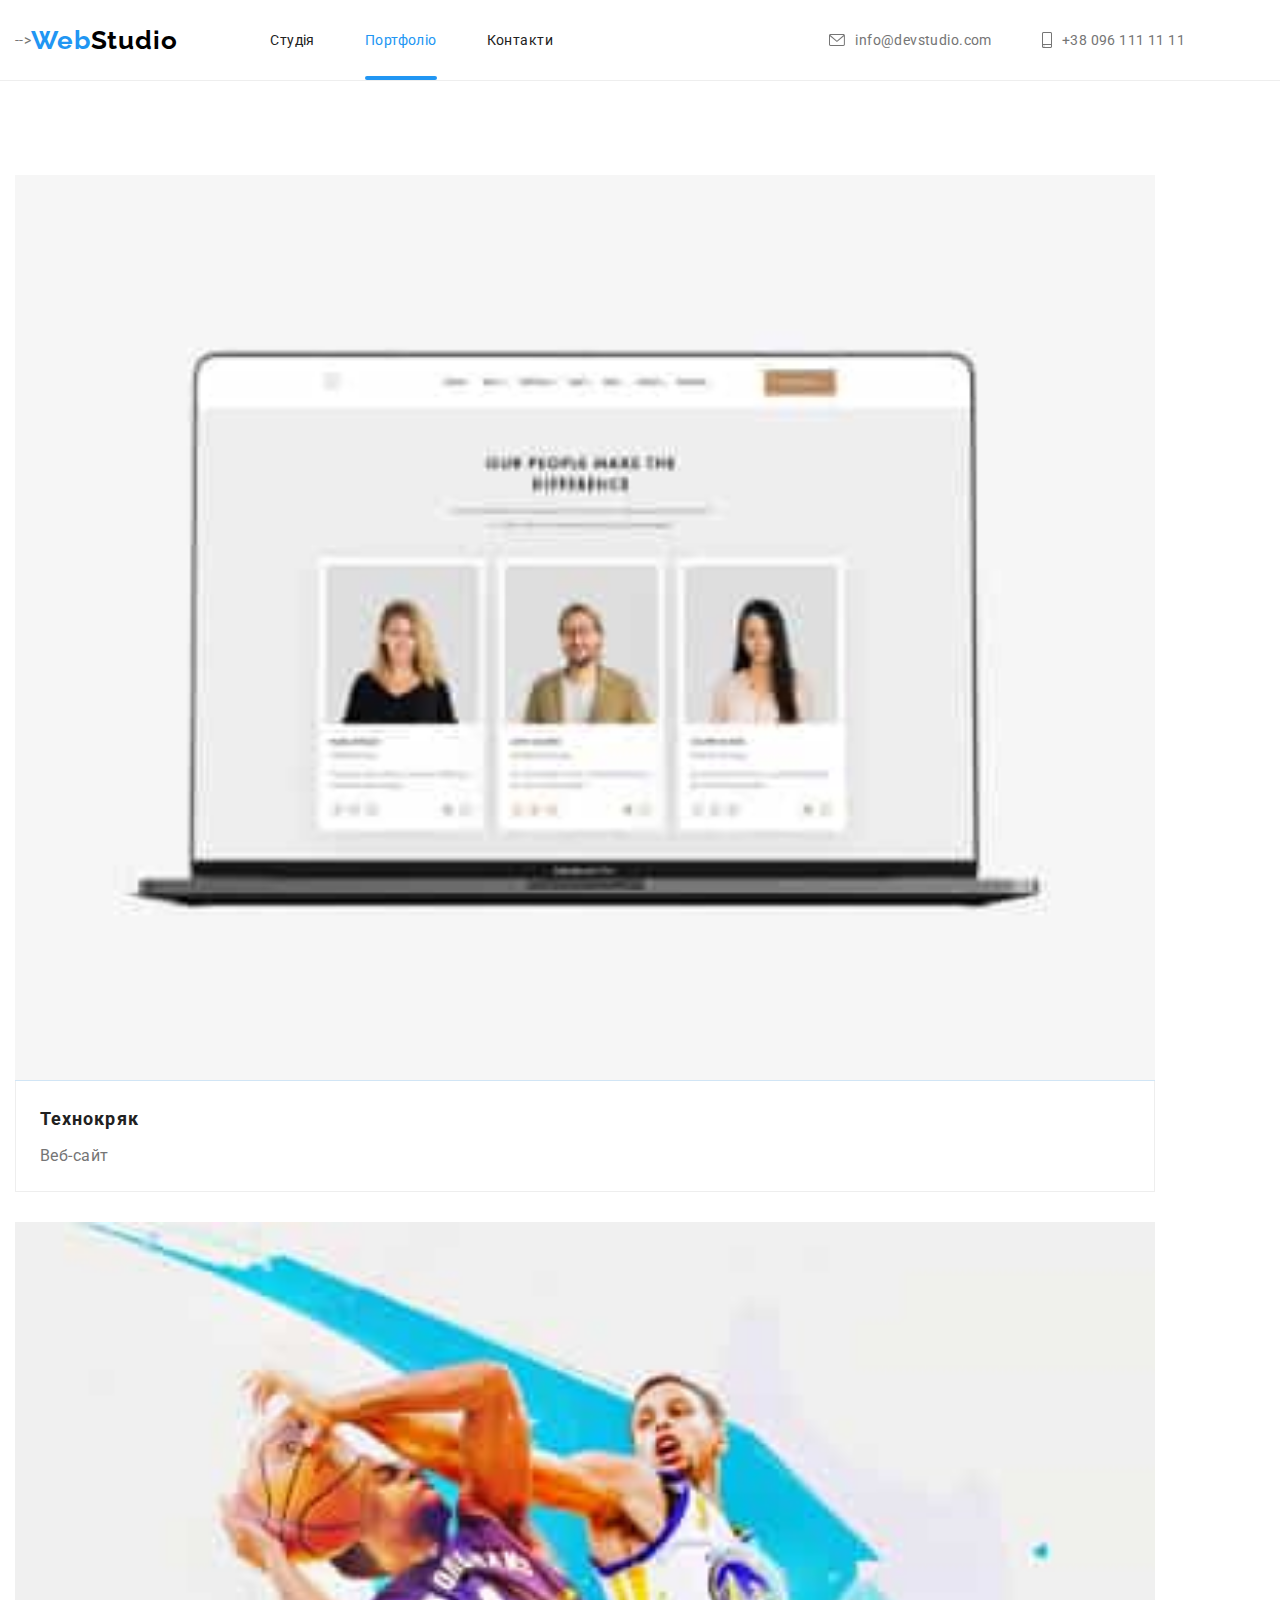
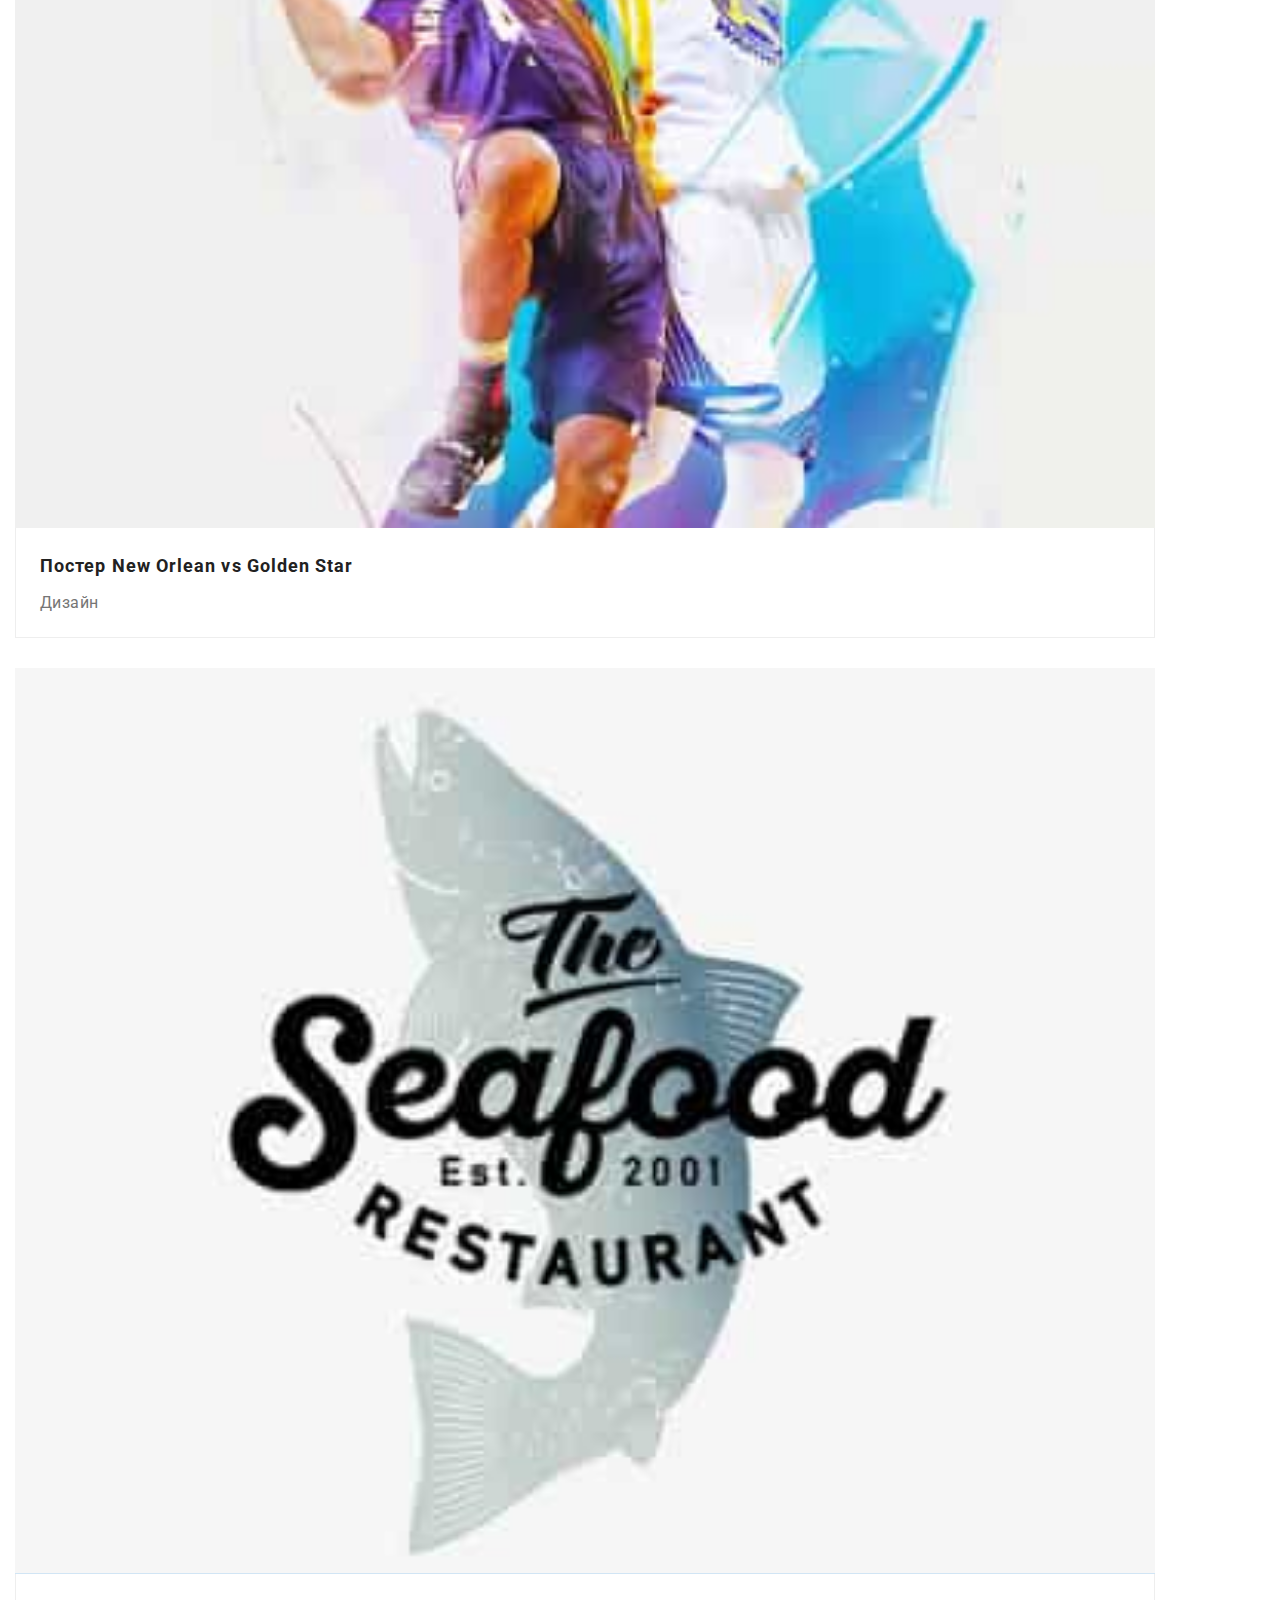
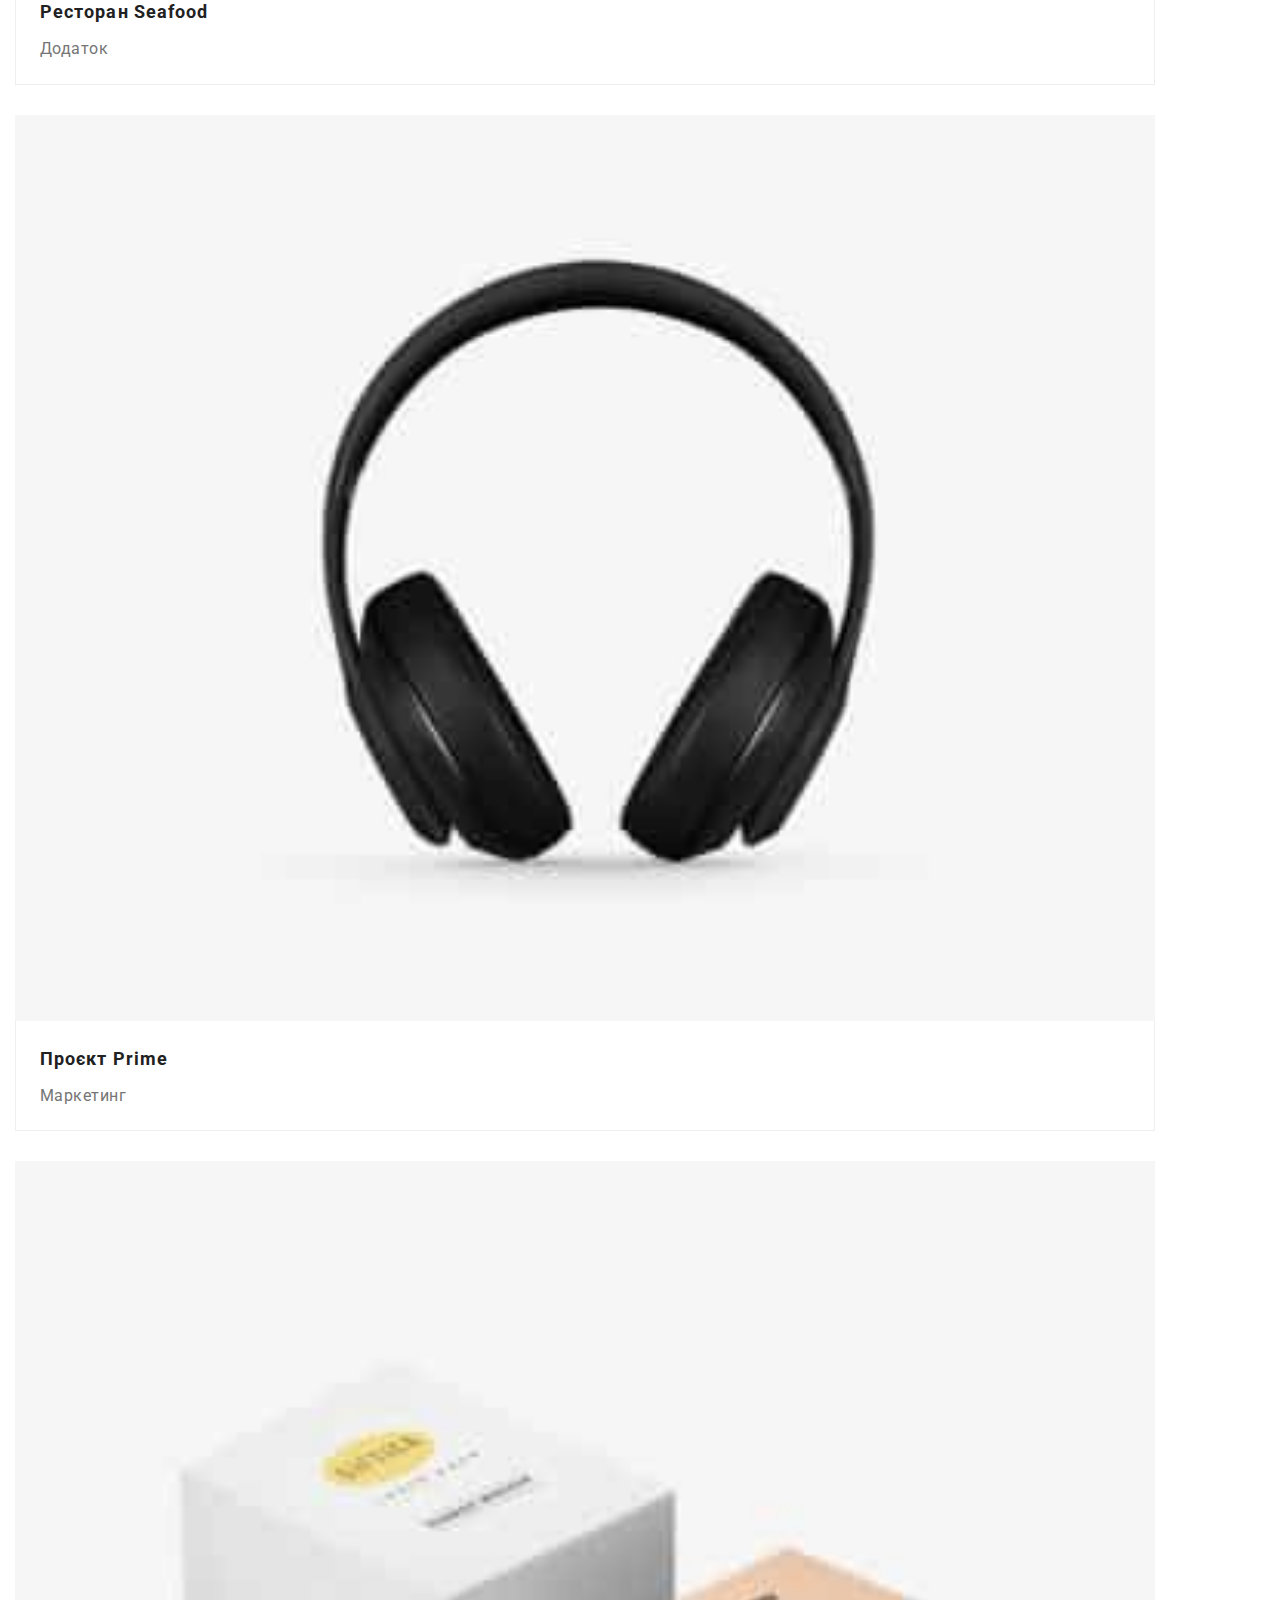
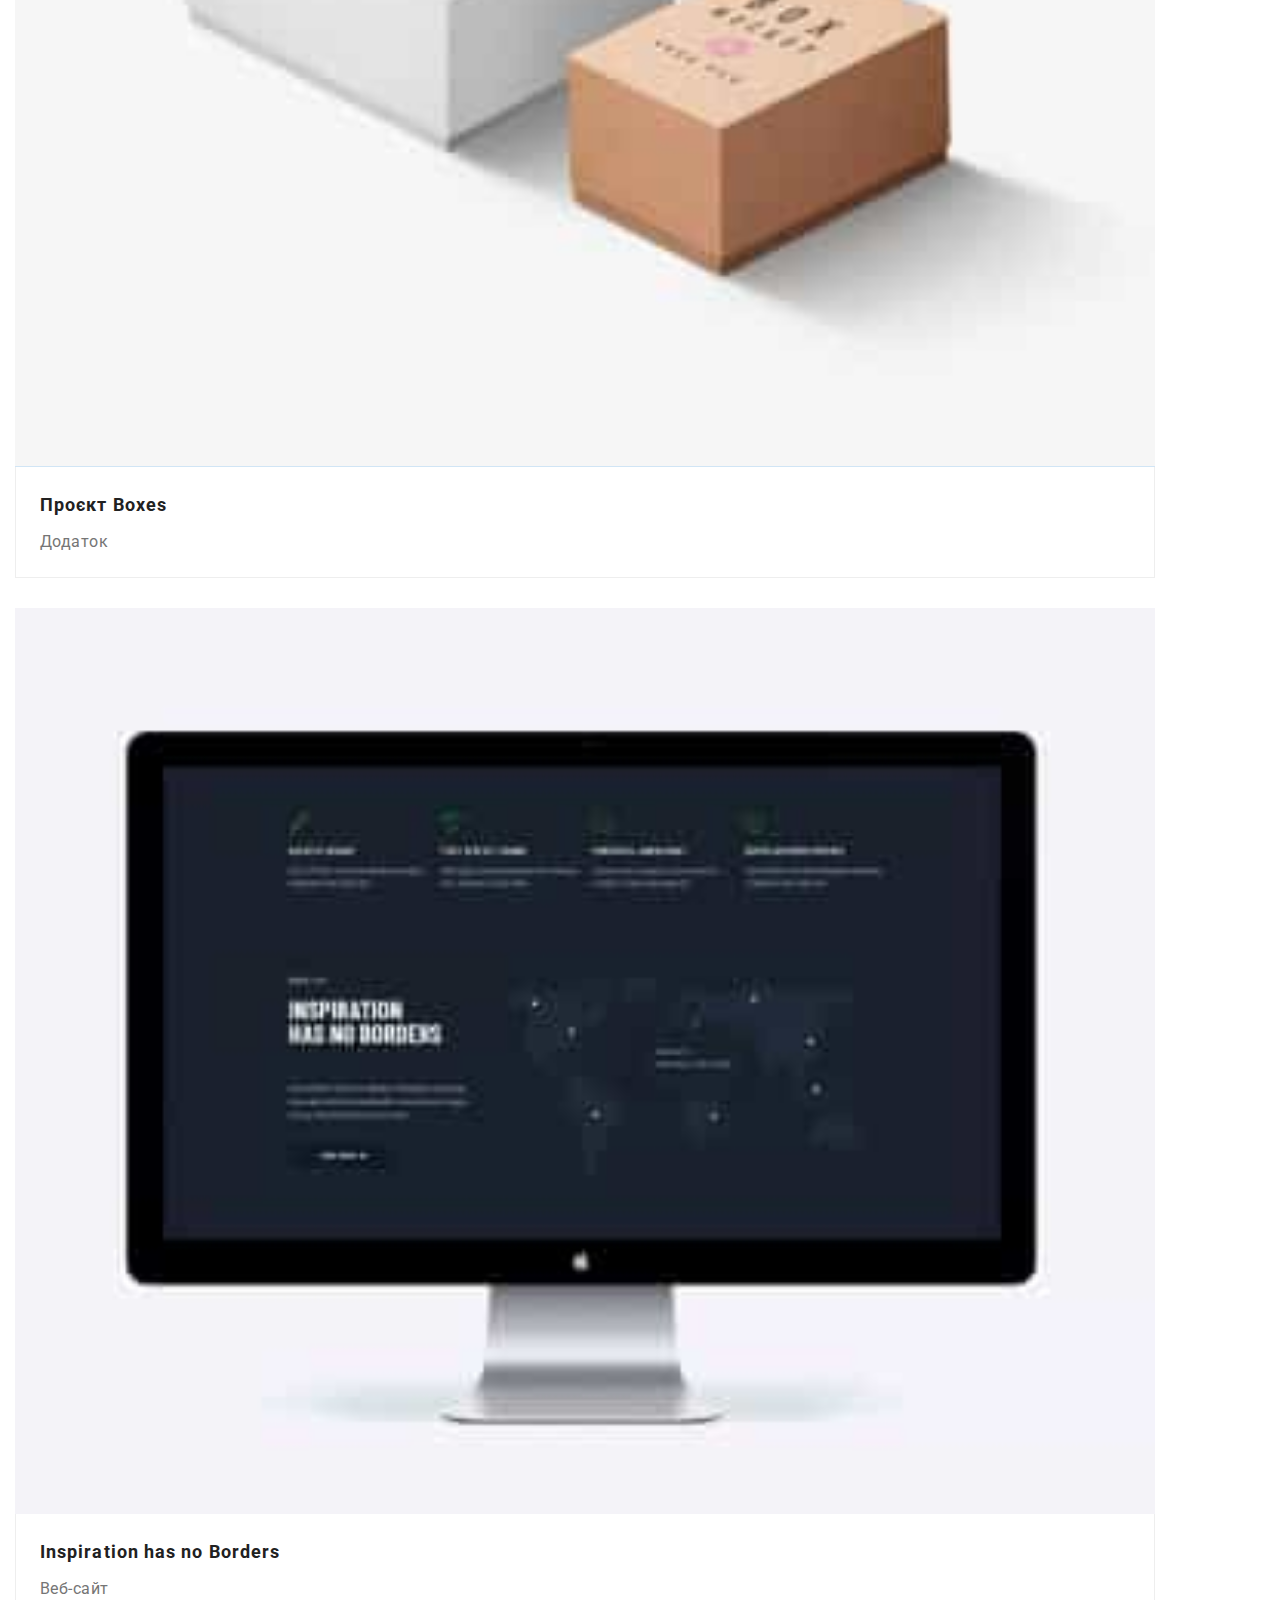
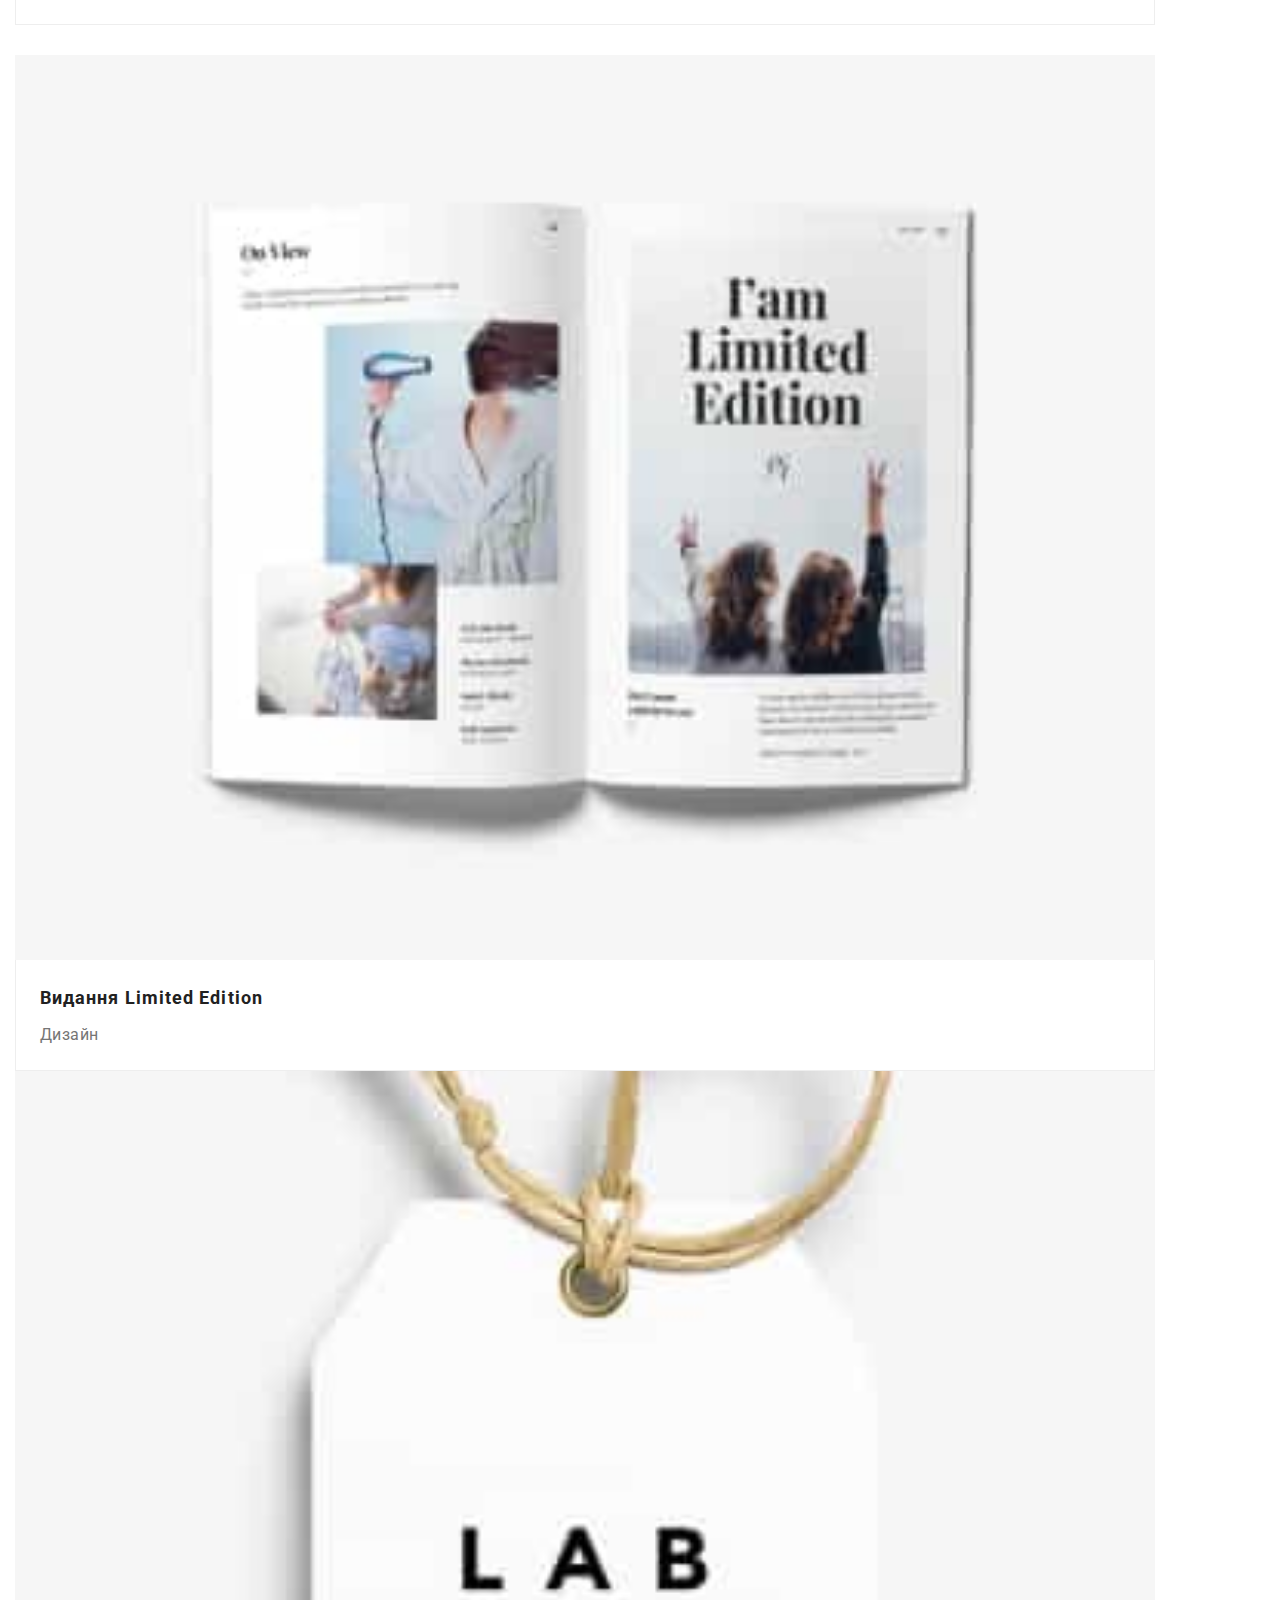
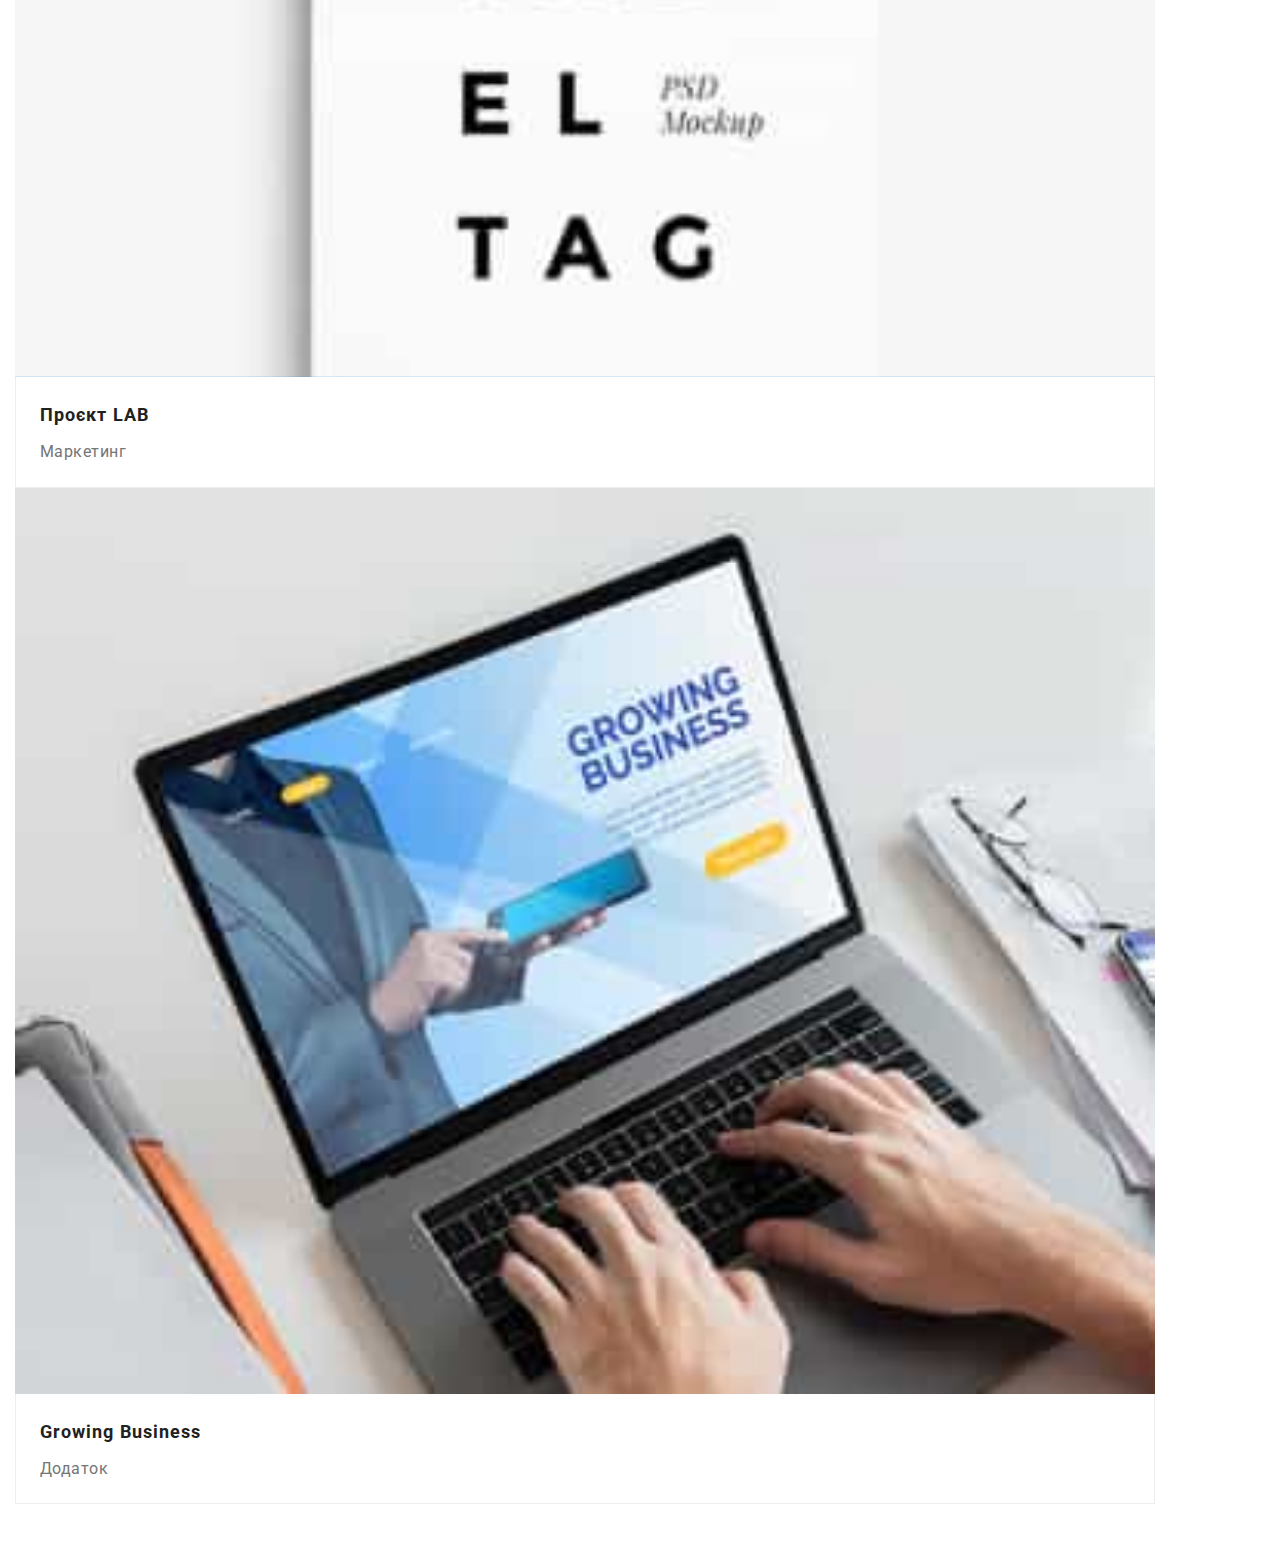
==== portfolio.html @ 6d1e2823 "DZ_8" ====
<!DOCTYPE html>
<html lang="uk">
    <head>
        <meta charset="UTF-8">
        <meta http-equiv="X-UA-Compatible" content="IE=edge">
        <meta name="viewport" content="width=device-width, initial-scale=1.0">
        <title>WebStudio</title>
        <link rel="preconnect" href="https://fonts.googleapis.com">
        <link rel="preconnect" href="https://fonts.gstatic.com" crossorigin>
        <link href="https://fonts.googleapis.com/css2?family=Oleo+Script&family=Raleway:wght@700&family=Roboto:wght@400;500;700;900&display=swap" rel="stylesheet">
        <link rel="stylesheet" href="https://cdnjs.cloudflare.com/ajax/libs/modern-normalize/1.1.0/modern-normalize.min.css" />
        <link rel="stylesheet" href="./css/main.min.css" />
    </head>
<body>

    <!--Шапка сайту-->
    <header class="header">
        <div class="container nav-contact"> -->
            <!--Навігація-->
            <nav class="nav">
                <a href="./index.html" class="logo link">
                    <span class="accent">Web</span>Studio
                </a>  
                <ul class="nav__list list">
                    <li class="nav__item"><a class="nav__link link" href="./index.html">Студія</a></li>
                    <li class="nav__item"><a class="nav__link current link" href="./portfolio.html">Портфоліо</a></li>
                    <li class="nav__item"><a class="nav__link link" href="">Контакти</a></li>
                </ul>
            </nav>
            
            <!--Контакти-->
            <ul class="contact__list list">
                <li class="contact__item">
                    <a href="mailto:info@devstudio.com" class="contact__link link">
                        <svg width="16" height="12" class="contact__icon">
                            <use href="./images/icons.svg#icon-envelope"></use>
                        </svg>info@devstudio.com</a>
                </li>
                <li class="contact__item">
                    <a href="tel:+380961111111" class="contact__link link">
                        <svg width="10" height="16" class="contact__icon">
                            <use href="./images/icons.svg#icon-smartphone"></use>
                        </svg>+38 096 111 11 11</a>
                </li>      
            </ul>
        </div>
    </header>


    <!--Main-->
    <main>
        <section class="portfolio">
            <div class="container">
                    <!--Прихований заголовок-->
                <h1 class="visually-hidden">Портфоліо</h1>

                <!--Фільтр-->
                <!-- <ul class="portfolio__list btn list">
                    <li class="portfolio__item"><button type="button" class="portfolio__btn btn">Усі</button></li>
                    <li class="portfolio__item"><button type="button" class="portfolio__btn btn">Веб-сайти</button></li>
                    <li class="portfolio__item"><button type="button" class="portfolio__btn btn">Додатки</button></li>
                    <li class="portfolio__item"><button type="button" class="portfolio__btn btn">Дизайн</button></li>
                    <li class="portfolio__item"><button type="button" class="portfolio__btn btn">Маркетинг</button></li>
                </ul> -->
                <ul class="portfolio__img-list list">
                    <li class="portfolio__item">
                        <a href="" class="portfolio__link link">
                            <div class="portfolio-thumb">
                                <img src="./images/technokrjak.jpg" alt="технокряк" width="370">
                                <p class="portfolio-thumb__text">Ресурс пропонує комплексні пропозиції з різним рівнем функціоналу та сервісів. Все це дозволить відвідувачу отримати вичерпні відомості про компанію чи приватну особу.</p>
                            </div>
                            <div class="portfolio-info">
                                <h2 class="portfolio-info__title">Технокряк</h2>
                                <p class="portfolio-info__text">Веб-сайт</p>
                            </div>
                        </a>
                    </li>
                    <li class="portfolio__item">
                        <a href="" class="portfolio__link link">
                            <div class="portfolio-thumb">
                                <img src="./images/new_orlean.jpg" alt="постер новий орлеан" width="370">
                                <p class="portfolio-thumb__text">Ресурс пропонує комплексні пропозиції з різним рівнем функціоналу та сервісів. Все це дозволить відвідувачу отримати вичерпні відомості про компанію чи приватну особу.</p>
                            </div>                          
                            <div class="portfolio-info">
                                <h2 class="portfolio-info__title">Постер New Orlean vs Golden Star</h2>
                                <p class="portfolio-info__text">Дизайн</p>
                            </div>
                        </a>
                    </li>
                    <li class="portfolio__item">
                        <a href="" class="portfolio__link link">
                            <div class="portfolio-thumb">
                                <img src="./images/seafood.jpg" alt="ресторан сейфуд" width="370">
                                <p class="portfolio-thumb__text">Ресурс пропонує комплексні пропозиції з різним рівнем функціоналу та сервісів. Все це дозволить відвідувачу отримати вичерпні відомості про компанію чи приватну особу.</p>
                            </div>
                            <div class="portfolio-info">
                                <h2 class="portfolio-info__title">Ресторан Seafood</h2>
                                <p class="portfolio-info__text">Додаток</p>
                            </div>
                        </a>
                    </li>
                    <li class="portfolio__item">
                        <a href="" class="portfolio__link link">
                            <div class="portfolio-thumb">
                                <img src="./images/prime.jpg" alt="проект прайм" width="370">
                                <p class="portfolio-thumb__text">Ресурс пропонує комплексні пропозиції з різним рівнем функціоналу та сервісів. Все це дозволить відвідувачу отримати вичерпні відомості про компанію чи приватну особу.</p>
                            </div>
                            <div class="portfolio-info">
                                <h2 class="portfolio-info__title">Проєкт Prime</h2>
                                <p class="portfolio-info__text">Маркетинг</p>
                            </div>
                         </a>
                    </li>
                    <li class="portfolio__item">
                        <a href="" class="portfolio__link link">
                            <div class="portfolio-thumb">
                                <img src="./images/boxes.jpg" alt="проєкт боксес" width="370">
                                <p class="portfolio-thumb__text">Ресурс пропонує комплексні пропозиції з різним рівнем функціоналу та сервісів. Все це дозволить відвідувачу отримати вичерпні відомості про компанію чи приватну особу.</p>
                            </div>
                            <div class="portfolio-info">
                                <h2 class="portfolio-info__title">Проєкт Boxes</h2>
                                <p class="portfolio-info__text">Додаток</p>
                            </div>
                        </a>  
                    </li>
                    <li class="portfolio__item">
                        <a href="" class="portfolio__link link">
                            <div class="portfolio-thumb">
                                <img src="./images/inspiration.jpg" alt="вебсай" width="370">
                                <p class="portfolio-thumb__text">Ресурс пропонує комплексні пропозиції з різним рівнем функціоналу та сервісів. Все це дозволить відвідувачу отримати вичерпні відомості про компанію чи приватну особу.</p>
                            </div>
                            <div class="portfolio-info">
                                <h2 class="portfolio-info__title">Inspiration has no Borders</h2>
                                <p class="portfolio-info__text">Веб-сайт</p>
                            </div>
                        </a>
                    </li>
                    <li class="portfolio__item">
                        <a href="" class="portfolio__link link">
                            <div class="portfolio-thumb">
                                <img src="./images/limited_edition.jpg" alt="видання лімітед едішн" width="370">
                                <p class="portfolio-thumb__text">Ресурс пропонує комплексні пропозиції з різним рівнем функціоналу та сервісів. Все це дозволить відвідувачу отримати вичерпні відомості про компанію чи приватну особу.</p>
                            </div>
                            <div class="portfolio-info">
                                <h2 class="portfolio-info__title">Видання Limited Edition</h2>
                                <p class="portfolio-info__text">Дизайн</p>
                            </div>
                        </a>
                    </li>
                    <li class="portfolio__item">
                        <a href="" class="portfolio__link link">
                            <div class="portfolio-thumb">
                                <img src="./images/lab.jpg" alt="проект лаб" width="370">
                                <p class="portfolio-thumb__text">Ресурс пропонує комплексні пропозиції з різним рівнем функціоналу та сервісів. Все це дозволить відвідувачу отримати вичерпні відомості про компанію чи приватну особу.</p>
                            </div>
                            <div class="portfolio-info">
                                <h2 class="portfolio-info__title">Проєкт LAB</h2>
                                <p class="portfolio-info__text">Маркетинг</p>
                            </div>
                        </a>
                    </li>
                    <li class="portfolio__item">
                        <a href="" class="portfolio__link link">
                            <div class="portfolio-thumb">
                                <img src="./images/growing_business.jpg" alt="додаток бізнес" width="370">
                                <p class="portfolio-thumb__text">Ресурс пропонує комплексні пропозиції з різним рівнем функціоналу та сервісів. Все це дозволить відвідувачу отримати вичерпні відомості про компанію чи приватну особу.</p>
                            </div>
                            <div class="portfolio-info">
                                <h2 class="portfolio-info__title">Growing Business</h2>
                                <p class="portfolio-info__text">Додаток</p>
                            </div>
                        </a>
                    </li>
                </ul>
            </div>
        </section>
    </main>

    <!---Футер-->
    <!-- <footer class="footer">
        <div class="container">
            <div class="footer-block">
                <div class="footer-contact">
                    <a href="./index.html" class="logo logo--footer link">
                        <span class="accent">Web</span>Studio
                    </a>
                    <address>
                        <ul class="footer-contact__list list">
                            <li class="footer-contact__item">
                                <a href="https://goo.gl/maps/PAnnSUerjHj3gwqy8" class="footer-contact add link" target="_blank" rel="noopener noreferrer">м. Київ, пр-т Лесі Українки, 26</a>
                            </li>
                            <li class="footer-contact__item">
                                <a href="mailto:info@devstudio.com" class="footer-contact__link link">info@devstudio.com</a>
                            </li>
                            <li class="footer-contact__item">
                                <a href="tel:+380961111111" class="footer-contact__link link">+38 096 111 11 11</a>
                            </li>
                        </ul>
                    </address>
                </div>
                <div class="footer-soc">
                    <p class="footer-soc__text">Приєднуйтесь</p>
                    <ul class="footer-soc__list list">
                        <li class="footer-soc__item">
                            <a href="#" class="footer-soc__link link">
                                <svg width="20" height="20" class="footer-soc__icon">
                                    <use href="./images/icons.svg#icon-instagram"></use>
                                </svg>
                            </a>
                        </li>
                        <li class="footer-soc__item">
                            <a href="#" class="footer-soc__link link">
                                <svg width="20" height="20" class="footer-soc__icon">
                                    <use href="./images/icons.svg#icon-twitter"></use>
                                </svg>
                            </a>
                        </li>
                        <li class="footer-soc__item">
                            <a href="#" class="footer-soc__link link">
                                <svg width="20" height="20" class="footer-soc__icon">
                                    <use href="./images/icons.svg#icon-facebook"></use>
                                </svg>
                            </a>
                        </a></li>
                        <li class="footer-soc__item">
                            <a href="#" class="footer-soc__link link">
                                <svg width="20" height="20" class="footer-soc__icon">
                                    <use href="./images/icons.svg#icon-linkedin"></use>
                                </svg>
                            </a>
                        </li>
                    </ul>
                </div>
                <form action="" class="footer-form">
                    <p class="footer-form__text">Підпишиться на розсилку</p>
                    <input type="email" name="email" class="footer-form__input" placeholder="E-mail" required />
                    <button type="submit" class="footer-form__btn btn">
                        <svg width="24" height="24" class="footer-form__icon">
                            <use href="./images/icons.svg#icon-send"></use>
                        </svg>
                        Підписатися
                    </button>
                </form>
            </div>
        </div> 
    </footer> -->
    <script src="./js/modal.js"></script>    
</body>
</html>
---- css/main.min.css ----
p,h1,h2,h3,h4,h5,h6{margin:0}ul,ol{margin:0}:root{--primary-text-color:#757575;--title-text-color:#212121;--accent-color:#2196F3;--primary-white-color:#ffffff;--background-color: #2F303A;--background-color_2: #F5F4FA;--border-color: #EEEEEE;--hover-color: #000000;--icon-color: #AFB1B8;--footer-soc-background-color: rgba(255, 255, 255, 0.1);--background-color-hero: #C4C4C4;--modal-icon-color: rgba(0, 0, 0, 0.1);--box-shadow-color: rgba(0, 0, 0, 0.12), 0px 1px 1px rgba(0, 0, 0, 0.14), 0px 2px 1px rgba(0, 0, 0, 0.2);--box-shadow-color-2: 0px 4px 4px rgba(0, 0, 0, 0.15);--portfolio-link-box-shadow-color: rgba(0, 0, 0, 0.12), 0px 4px 4px rgba(0, 0, 0, 0.06), 1px 4px 6px rgba(0, 0, 0, 0.16);--portfolio-btn-shadow-color: rgba(0, 0, 0, 0.1), 0px 1px 2px rgba(0, 0, 0, 0.08), 0px 2px 2px rgba(0, 0, 0, 0.12)}.line::after{position:absolute;content:"";width:100%;bottom:0;left:0;height:1px;border-radius:1px;transition:background-color 250ms cubic-bezier(0.4, 0, 0.2, 1)}.line:hover::after,.line:focus::after{background-color:var(--accent-color)}label.modal-politic__label,.modal-input__check,.footer-soc__link,.footer-soc__list,.client__link,.client__list,.team-soc__link,.team-soc__list,.contact__link,.nav,.nav-contact{display:flex;align-items:center}.logo{font-family:"Raleway",sans-serif;font-weight:700;font-size:26px;line-height:1.19;letter-spacing:.03em;color:var(--hover-color)}body{font-family:"Roboto",sans-serif;font-size:14px;letter-spacing:.03em;color:var(--primary-text-color);background-color:var(--primary-white-color)}img{display:block;width:100%;height:auto}.link{text-decoration:none}.list{list-style:none;padding:0;margin:0}.accent{color:var(--accent-color)}.visually-hidden{position:absolute;width:1px;height:1px;margin:-1px;border:0;padding:0;white-space:nowrap;-webkit-clip-path:inset(100%);clip-path:inset(100%);clip:rect(0 0 0 0);overflow:hidden;opacity:0}.btn{display:inline-block;border-radius:4px;font-family:"Roboto",sans-serif;font-size:16px;text-align:center;border:none;cursor:pointer}.container{margin-left:0;margin-right:0;width:1200px;padding:0 15px}.box{position:relative;top:0;left:0;width:100%}.header{border-bottom:1px solid var(--border-color)}.nav__list{display:flex;margin-left:93px}.nav__list .nav__item+.nav__item{margin-left:50px}.nav__list .nav__link{display:block;padding-top:32px;padding-bottom:32px}.nav__list .nav__link:hover,.nav__list .nav__link:focus{color:var(--accent-color)}.nav__list .nav__link.current{color:var(--accent-color)}.nav__link{position:relative;color:var(--title-text-color);transition:color 250ms cubic-bezier(0.4, 0, 0.2, 1)}.nav__link .contact__link{font-weight:500;line-height:1.14;letter-spacing:.02em}.contact__list{display:flex;margin-left:auto}.contact__list .contact__item+.contact__item{margin-left:50px}.contact__link{width:100%;height:100%;justify-content:center;color:var(--primary-text-color);transition:color 250ms cubic-bezier(0.4, 0, 0.2, 1)}.contact__link:hover .contact-icon,.contact__link:focus .contact-icon{fill:var(--accent-color)}.contact__link:hover,.contact__link:focus{color:var(--accent-color)}.contact__icon{margin-right:10px;fill:currentColor;transition:fill 250ms cubic-bezier(0.4, 0, 0.2, 1)}.current::after{position:absolute;content:"";bottom:0;left:0;width:100%;height:4px;background-color:var(--accent-color);border-radius:2px}.hero{text-align:center;padding-top:200px;padding-bottom:200px;max-width:1600px;height:600px;margin-right:auto;margin-left:auto;background-image:linear-gradient(rgba(0, 0, 0, 0.25), rgba(0, 0, 0, 0.25)),url("../images/hero_img-min.jpg");background-repeat:no-repeat;background-size:cover;background-position:center;border:1px solid var(--hover-color);background-color:var(--background-color-hero)}.hero__title{display:block;margin-top:0;margin-bottom:30px;font-weight:900;font-size:44px;line-height:1.36;letter-spacing:.06em;text-transform:uppercase;color:var(--primary-white-color)}.hero__btn{padding:10px 32px;font-weight:700;font-size:16px;line-height:30px;letter-spacing:.06em;color:var(--primary-white-color);background:var(--accent-color);box-shadow:var(--box-shadow-color-2);transition:background-color 250ms cubic-bezier(0.4, 0, 0.2, 1)}.hero__btn:hover,.hero__btn:focus{background-color:var(--hover-color)}.properties{margin:0;padding-top:94px;padding-bottom:94px}.properties__list{display:flex;flex-wrap:wrap;margin-top:0;margin-bottom:0}.properties__list>.properties__item::before{display:block;content:"";height:120px;background-repeat:no-repeat;background-position:center;background-color:var(--background-color_2);margin-bottom:30px}.properties__list .properties__item{width:270px}.properties__list .properties__item+.properties__item{margin-left:30px}.properties__list .properties__item{width:270px}.properties__list .properties__item+.properties__item{margin-left:30px}.properties__title{margin-top:0;margin-bottom:10px;font-weight:700;font-size:14px;line-height:1.14;letter-spacing:.03em;text-transform:uppercase;color:var(--title-text-color)}.properties__text{margin-top:0;margin-bottom:0;line-height:1.71}.icon-antena::before{background-image:url("../images/antenna.svg")}.icon-clock::before{background-image:url("../images/clock.svg")}.icon-diagram::before{background-image:url("../images/diagram.svg")}.icon-cosmo::before{background-image:url("../images/astronaut.svg")}.employment{margin:0;padding-bottom:94px;text-align:center}.employment__list{display:flex}.employment__list>.employment__item{width:calc((100% - 60px)/3);margin-top:0;margin-bottom:0;margin-right:30px}.employment__list>.employment__item:nth-child(3n){margin-right:0}.employment__title{margin-top:0;margin-bottom:50px;font-weight:700;font-size:36px;line-height:1.17;color:var(--title-text-color)}.image__label{position:absolute;bottom:0;padding-top:27px;padding-bottom:27px;width:100%;margin:0;font-weight:700;font-size:14px;line-height:1.14;text-align:center;letter-spacing:.03em;text-transform:uppercase;color:var(--primary-white-color);background:rgba(47,48,58,.8)}.team{padding-top:94px;padding-bottom:94px;text-align:center;background-color:var(--background-color_2)}.team__title{margin-top:0;margin-bottom:50px;font-weight:700;font-size:36px;line-height:1.17;color:var(--title-text-color)}.team__list{display:flex}.team__list>.team__item+.team__item{margin-left:30px}.team__list>.team__item{width:270px;background:var(--primary-white-color);box-shadow:0px 1px 3px var(--box-shadow-color);border-radius:0px 0px 4px 4px}.team__name{margin-top:30px;margin-bottom:10px}.team__name,.team__name .team__text{font-weight:500;font-size:16px;line-height:1.19;text-align:center;letter-spacing:.03em;color:var(--title-text-color)}.team__text{margin-top:0;margin-bottom:16px;color:var(--primary-text-color)}.team-soc__list{justify-content:center;margin-bottom:30px}.team-soc__item{width:44px;height:44px}.team-soc__item:not(:last-child){margin-right:10px}.team-soc__link{width:100%;height:100%;background-color:var(--primary-white-color);border-radius:50%;justify-content:center;color:var(--icon-color);transition:background-color 250ms cubic-bezier(0.4, 0, 0.2, 1),color 250ms cubic-bezier(0.4, 0, 0.2, 1)}.team-soc__link:hover{background-color:var(--accent-color);fill:var(--primary-white-color)}.team-soc__link:hover .team__icon{fill:var(--primary-white-color)}.team__icon{fill:currentColor}.client{padding-top:94px;padding-bottom:94px;text-align:center;background-color:var(--primary-white-color)}.client__title{margin-top:0;margin-bottom:50px;font-weight:700;font-size:36px;line-height:1.16;text-align:center;letter-spacing:.03em;color:var(--title-text-color)}.client__list{justify-content:center}.client__item{width:172px;height:92px}.client__item:not(:last-child){margin-right:30px}.client__link{width:100%;height:100%;justify-content:center;color:var(--icon-color);border:1px solid var(--icon-color);border-radius:4px;transition:border 250ms cubic-bezier(0.4, 0, 0.2, 1)}.client__link:hover,.client__link:focus{fill:var(--accent-color);border:1px solid var(--accent-color)}.client__link:hover .client__icon{fill:var(--accent-color)}.client__icon{fill:currentColor;transition:fill 250ms cubic-bezier(0.4, 0, 0.2, 1)}.portfolio{margin-top:0;margin-bottom:60px;padding-top:94px}.portfolio .portfolio__list{display:flex;justify-content:center;margin-bottom:34px}.portfolio .portfolio__list .portfolio__item+.portfolio__item{margin-left:8px}.portfolio__btn{padding:6px 22px;margin-top:0;font-weight:500;line-height:1.63;letter-spacing:.03em;color:var(--title-text-color);background:var(--background-color_2);border-radius:4px;transition:color 250ms cubic-bezier(0.4, 0, 0.2, 1),background-color 250ms cubic-bezier(0.4, 0, 0.2, 1),box-shadow 250ms cubic-bezier(0.4, 0, 0.2, 1)}.portfolio__btn:hover,.portfolio__btn:focus{color:var(--primary-white-color);background:var(--accent-color);box-shadow:0px 3px 1px var(--portfolio-btn-shadow-color)}.portfolio__link{display:block}.portfolio__link:hover,.portfolio__link:focus{box-shadow:0px 1px 1px var(--portfolio-link-box-shadow-color)}.portfolio__link:hover .portfolio-thumb__text{transform:translateY(0)}.portfolio-thumb{position:relative;overflow:hidden}.portfolio-thumb__text{position:absolute;top:0;margin:0;color:var(--primary-white-color);background-color:var(--accent-color);font-weight:400;font-size:18px;line-height:1.56;letter-spacing:.03em;text-align:center;padding:63px 24px;height:100%;transform:translateY(100%);transition:transform 250ms cubic-bezier(0.4, 0, 0.2, 1)}.portfolio-info{padding:20px 24px;background:var(--primary-white-color);border-right:1px solid var(--border-color);border-bottom:1px solid var(--border-color);border-left:1px solid var(--border-color)}.portfolio-info__title{margin:0;margin-bottom:4px;font-weight:700;font-size:18px;line-height:2;letter-spacing:.06em;color:var(--title-text-color)}.portfolio-info__text{margin:0;font-size:16px;line-height:1.86;letter-spacing:.03em;color:var(--primary-text-color)}.portfolio__img-list{display:flex;flex-wrap:wrap}.portfolio__img-list>.portfolio__item{width:calc((100% - 60px)/3);margin-right:30px;width:100%;background:var(--primary-white-color)}.portfolio__img-list>.portfolio__item:not(:last-child){margin-bottom:30px}.portfolio__img-list>.portfolio__item:nth-last-child(-n+3){margin-bottom:0}.footer{padding-top:60px;padding-bottom:60px;margin-right:auto;margin-left:auto;background-color:var(--background-color)}.footer-block{display:flex;align-items:baseline}.footer-contact__list .footer-contact__item:not(:last-of-type){margin-top:0;margin-bottom:10px}.footer-contact a[href="https://goo.gl/maps/PAnnSUerjHj3gwqy8"]{color:var(--primary-white-color)}.footer-contact__link{font-style:normal;line-height:1.71;letter-spacing:.03em;color:rgba(255,255,255,.6);transition:color 250ms cubic-bezier(0.4, 0, 0.2, 1)}.footer-contact__link:hover,.footer-contact__link:focus{color:var(--accent-color)}.footer .add{color:var(--primary-white-color)}.footer-soc{margin-left:70px}.footer-soc__text{margin-top:0;margin-bottom:20px;font-weight:700;font-size:14px;line-height:1.14;letter-spacing:.03em;text-transform:uppercase;color:var(--primary-white-color)}.footer-soc__list{justify-content:center}.footer-soc__item{width:44px;height:44px}.footer-soc__item:not(:last-child){margin-right:10px}.footer-soc__link{width:100%;height:100%;justify-content:center;background-color:var(--footer-soc-background-color);border-radius:50%;color:var(--primary-white-color);transition:background-color 250ms cubic-bezier(0.4, 0, 0.2, 1)}.footer-soc__link:hover{background-color:var(--accent-color)}.footer-soc__icon{fill:currentColor}.footer-form{margin-left:auto;display:block}.footer-form__text{margin-top:0;margin-bottom:20px;font-weight:700;font-size:14px;line-height:1.14;letter-spacing:.03em;text-transform:uppercase;color:var(--primary-white-color)}.footer-form__btn{position:relative;width:200px;font-weight:700;font-size:16px;line-height:1.88;margin-left:12px;padding:10px 28px;align-items:center;text-align:left;letter-spacing:.06em;color:var(--primary-white-color);background-color:var(--accent-color);transition:background-color 250ms cubic-bezier(0.4, 0, 0.2, 1);border:1px solid var(--accent-color)}.footer-form__btn:hover,.footer-form__btn:focus{background-color:var(--background-color);border:1px solid var(--accent-color)}.footer-form__input{width:358px;height:50px;padding-top:15px;padding-bottom:15px;padding-left:16px;font-weight:400;font-size:16px;line-height:1.25;letter-spacing:.03em;color:rgba(255,255,255,.6);background-color:var(--background-color);border:1px solid rgba(255,255,255,.3);filter:drop-shadow(var(--box-shadow-color-2));border-radius:4px;transition:border-color 250ms cubic-bezier(0.4, 0, 0.2, 1)}.footer-form__input:hover,.footer-form__input:focus{border-color:var(--accent-color)}.footer-form__icon{position:absolute;top:13px;right:28px;fill:currentColor}.logo--footer{display:inline-block;margin-top:0;margin-bottom:20px;color:var(--primary-white-color)}.backdrop{position:fixed;top:0;width:100%;height:100%;background-color:rgba(0,0,0,.2);transition:opacity 250ms cubic-bezier(0.4, 0, 0.2, 1),visibility 250ms cubic-bezier(0.4, 0, 0.2, 1)}.modal{position:absolute;top:50%;left:50%;transform:translate(-50%, -50%) scale(1) rotate(0);padding:40px;width:528px;min-height:581px;background-color:var(--primary-white-color);box-shadow:0px 1px 3px var(--box-shadow-color);border-radius:4px;transition:transform 250ms cubic-bezier(0.4, 0, 0.2, 1)}.backdrop.is-hidden .modal{transform:translate(-50%, -50%) scale(0) rotate(180deg)}.modal__close-button{position:absolute;border-radius:50%;width:30px;height:30px;top:8px;right:8px;padding:0;background-color:var(--primary-white-color);border:1px solid var(--modal-icon-color)}.modal__close-button:hover .modal__close-icon,.modal__close-button:focus .modal__close-icon{fill:var(--accent-color)}.modal__close-icon{padding:6px;width:100%;height:100%;align-items:center;justify-content:center;color:var(--hover-color);transition:border 250ms cubic-bezier(0.4, 0, 0.2, 1)}.modal__form-title{margin:0;margin-bottom:12px;text-align:center;font-weight:700;font-size:20px;line-height:1.15;text-align:center;letter-spacing:.03em;color:var(--title-text-color)}.modal__form-btn{display:flex;justify-content:center}.is-hidden{opacity:0;visibility:hidden;pointer-events:none}.input{width:100%;height:40px;padding:11px 12px;padding-left:42px;font-weight:400;font-size:12px;line-height:1.17;letter-spacing:.01em;color:rgba(25,7,7,.5);border:1px solid rgba(33,33,33,.2);border-radius:4px;transition:border 250ms cubic-bezier(0.4, 0, 0.2, 1);cursor:pointer}.input:hover,.input:focus{border-color:var(--accent-color);outline:rgba(0,0,0,0)}.input:hover+svg,.input:focus+svg{fill:var(--accent-color)}.modal-input{margin-bottom:10px}.modal-input label{display:block;margin-bottom:4px}.modal-input__field{position:relative}.modal-input__icon{position:absolute;top:50%;left:12px;transform:translateY(-50%);transition:fill 250ms cubic-bezier(0.4, 0, 0.2, 1)}.modal-input__politic{display:flex;justify-content:center;margin-bottom:30px}.modal-input__com{margin-bottom:20px}.modal-input__com label{display:block;margin-bottom:4px}.modal-input__label{font-weight:400;font-size:12px;line-height:1.17;letter-spacing:.01em;color:var(--primary-text-color)}.modal-input__comment{padding:12px 16px;width:100%;height:120px;resize:none}.modal-input__comment::-moz-placeholder{color:rgba(117,117,117,.5)}.modal-input__comment:-ms-input-placeholder{color:rgba(117,117,117,.5)}.modal-input__comment::placeholder{color:rgba(117,117,117,.5)}.modal-input__check{width:16px;height:16px;border:2px solid var(--primary-text-color);border-radius:2px;margin-right:7px;justify-content:center;cursor:pointer}.modal-input__check svg{fill:rgba(0,0,0,0)}.modal-input__check:checked+label>span{border:none;background-color:var(--accent-color)}.modal-input__check:checked+label>span svg{fill:var(--primary-white-color)}.modal-input__cklick{position:relative;margin-left:5px;color:var(--accent-color);text-decoration:none;transition:color 250ms cubic-bezier(0.4, 0, 0.2, 1)}.form__btn{display:block;width:200px;height:50px;font-weight:700;font-size:16px;line-height:1.88;letter-spacing:.06em;color:var(--primary-white-color);background-color:#2196f3;box-shadow:var(--box-shadow-color-2);border-radius:4px;transition:background-color 250ms cubic-bezier(0.4, 0, 0.2, 1)}.form__btn:hover,.form__btn:focus{background-color:var(--title-text-color)}/*# sourceMappingURL=main.min.css.map */
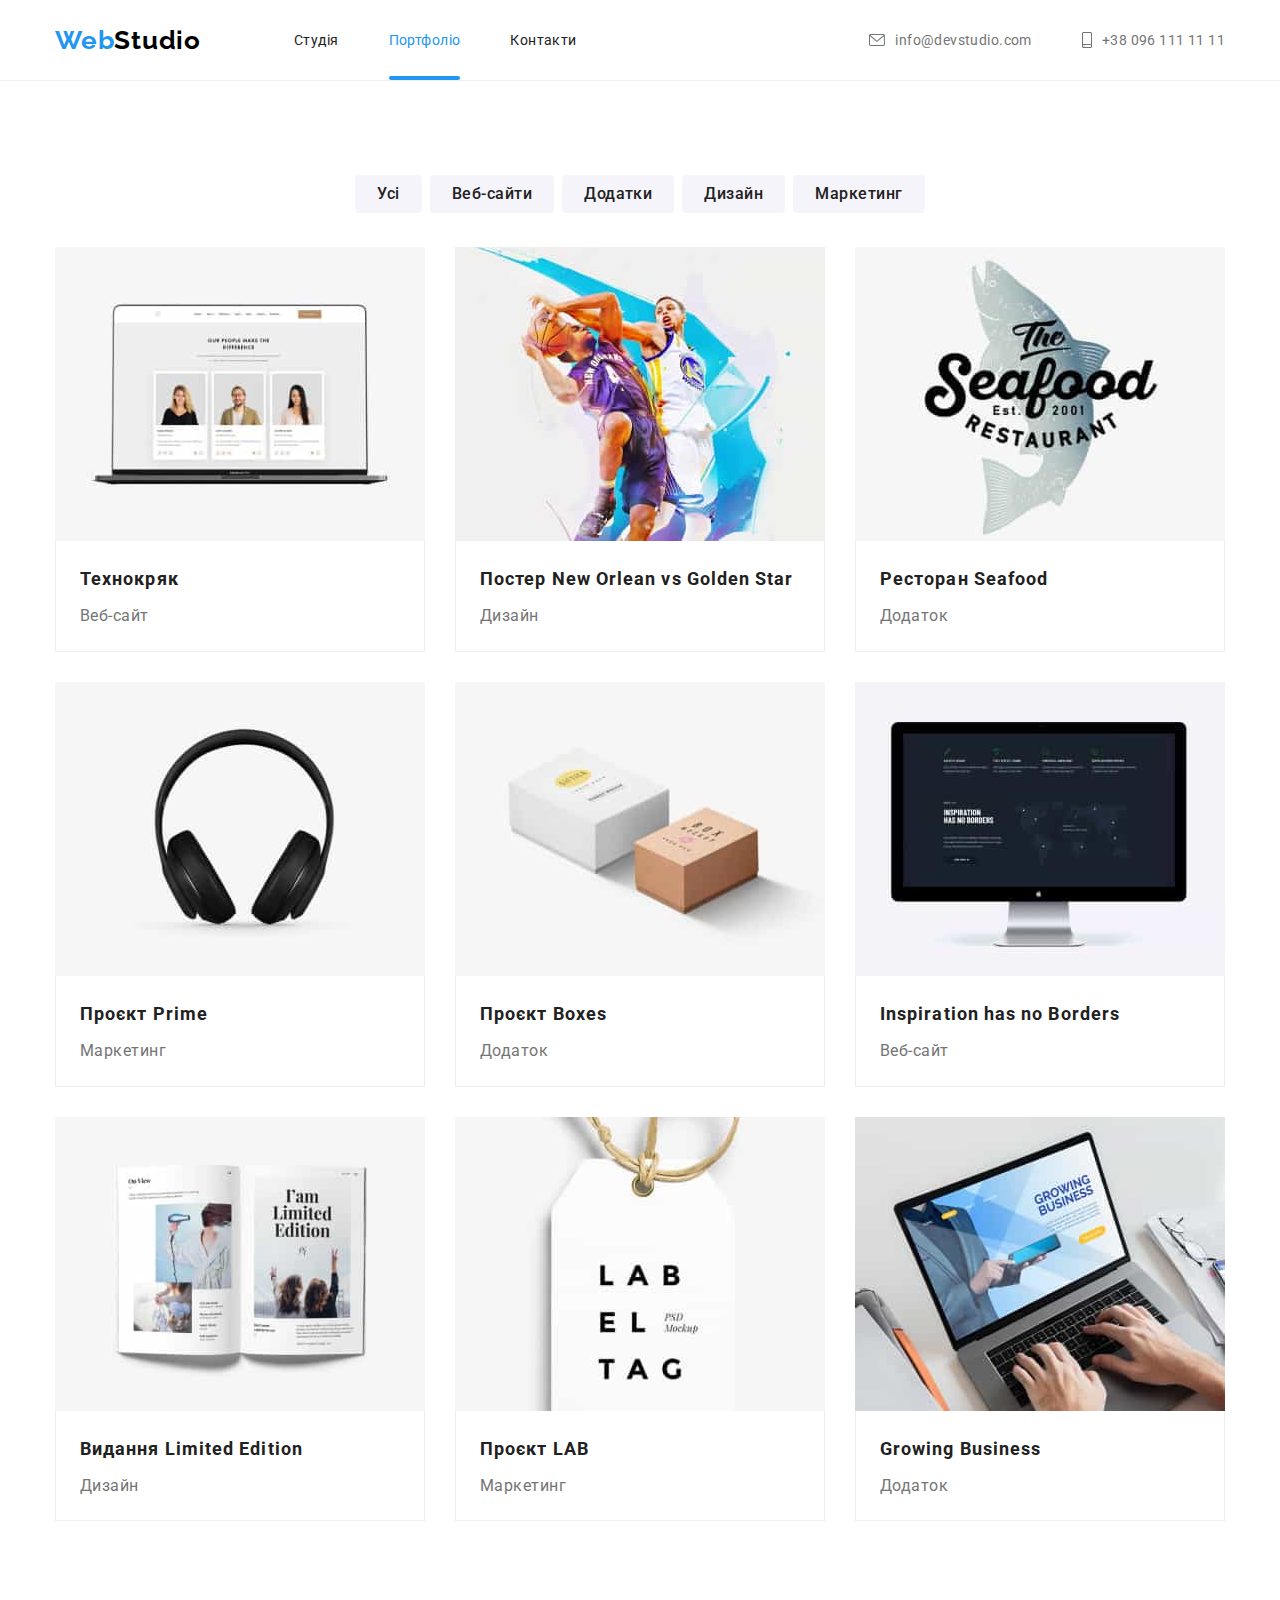
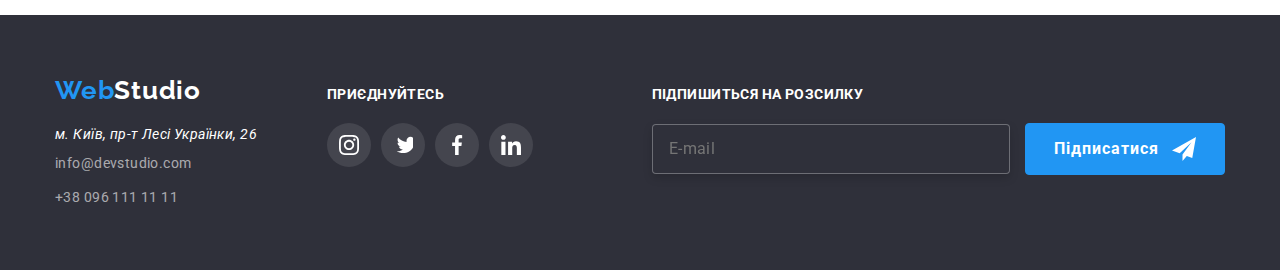
==== commit 78b0e65b: "DZ_8" ====
--- a/portfolio.html
+++ b/portfolio.html
@@ -15,7 +15,7 @@
 
     <!--Шапка сайту-->
     <header class="header">
-        <div class="container nav-contact"> -->
+        <div class="container nav-contact">
             <!--Навігація-->
             <nav class="nav">
                 <a href="./index.html" class="logo link">
@@ -55,13 +55,13 @@
                 <h1 class="visually-hidden">Портфоліо</h1>
 
                 <!--Фільтр-->
-                <!-- <ul class="portfolio__list btn list">
+                <ul class="portfolio__list btn list">
                     <li class="portfolio__item"><button type="button" class="portfolio__btn btn">Усі</button></li>
                     <li class="portfolio__item"><button type="button" class="portfolio__btn btn">Веб-сайти</button></li>
                     <li class="portfolio__item"><button type="button" class="portfolio__btn btn">Додатки</button></li>
                     <li class="portfolio__item"><button type="button" class="portfolio__btn btn">Дизайн</button></li>
                     <li class="portfolio__item"><button type="button" class="portfolio__btn btn">Маркетинг</button></li>
-                </ul> -->
+                </ul>
                 <ul class="portfolio__img-list list">
                     <li class="portfolio__item">
                         <a href="" class="portfolio__link link">
@@ -177,7 +177,7 @@
     </main>
 
     <!---Футер-->
-    <!-- <footer class="footer">
+    <footer class="footer">
         <div class="container">
             <div class="footer-block">
                 <div class="footer-contact">
@@ -243,7 +243,7 @@
                 </form>
             </div>
         </div> 
-    </footer> -->
+    </footer>
     <script src="./js/modal.js"></script>    
 </body>
 </html>--- a/css/main.min.css
+++ b/css/main.min.css
@@ -1 +1 @@
-p,h1,h2,h3,h4,h5,h6{margin:0}ul,ol{margin:0}:root{--primary-text-color:#757575;--title-text-color:#212121;--accent-color:#2196F3;--primary-white-color:#ffffff;--background-color: #2F303A;--background-color_2: #F5F4FA;--border-color: #EEEEEE;--hover-color: #000000;--icon-color: #AFB1B8;--footer-soc-background-color: rgba(255, 255, 255, 0.1);--background-color-hero: #C4C4C4;--modal-icon-color: rgba(0, 0, 0, 0.1);--box-shadow-color: rgba(0, 0, 0, 0.12), 0px 1px 1px rgba(0, 0, 0, 0.14), 0px 2px 1px rgba(0, 0, 0, 0.2);--box-shadow-color-2: 0px 4px 4px rgba(0, 0, 0, 0.15);--portfolio-link-box-shadow-color: rgba(0, 0, 0, 0.12), 0px 4px 4px rgba(0, 0, 0, 0.06), 1px 4px 6px rgba(0, 0, 0, 0.16);--portfolio-btn-shadow-color: rgba(0, 0, 0, 0.1), 0px 1px 2px rgba(0, 0, 0, 0.08), 0px 2px 2px rgba(0, 0, 0, 0.12)}.line::after{position:absolute;content:"";width:100%;bottom:0;left:0;height:1px;border-radius:1px;transition:background-color 250ms cubic-bezier(0.4, 0, 0.2, 1)}.line:hover::after,.line:focus::after{background-color:var(--accent-color)}label.modal-politic__label,.modal-input__check,.footer-soc__link,.footer-soc__list,.client__link,.client__list,.team-soc__link,.team-soc__list,.contact__link,.nav,.nav-contact{display:flex;align-items:center}.logo{font-family:"Raleway",sans-serif;font-weight:700;font-size:26px;line-height:1.19;letter-spacing:.03em;color:var(--hover-color)}body{font-family:"Roboto",sans-serif;font-size:14px;letter-spacing:.03em;color:var(--primary-text-color);background-color:var(--primary-white-color)}img{display:block;width:100%;height:auto}.link{text-decoration:none}.list{list-style:none;padding:0;margin:0}.accent{color:var(--accent-color)}.visually-hidden{position:absolute;width:1px;height:1px;margin:-1px;border:0;padding:0;white-space:nowrap;-webkit-clip-path:inset(100%);clip-path:inset(100%);clip:rect(0 0 0 0);overflow:hidden;opacity:0}.btn{display:inline-block;border-radius:4px;font-family:"Roboto",sans-serif;font-size:16px;text-align:center;border:none;cursor:pointer}.container{margin-left:0;margin-right:0;width:1200px;padding:0 15px}.box{position:relative;top:0;left:0;width:100%}.header{border-bottom:1px solid var(--border-color)}.nav__list{display:flex;margin-left:93px}.nav__list .nav__item+.nav__item{margin-left:50px}.nav__list .nav__link{display:block;padding-top:32px;padding-bottom:32px}.nav__list .nav__link:hover,.nav__list .nav__link:focus{color:var(--accent-color)}.nav__list .nav__link.current{color:var(--accent-color)}.nav__link{position:relative;color:var(--title-text-color);transition:color 250ms cubic-bezier(0.4, 0, 0.2, 1)}.nav__link .contact__link{font-weight:500;line-height:1.14;letter-spacing:.02em}.contact__list{display:flex;margin-left:auto}.contact__list .contact__item+.contact__item{margin-left:50px}.contact__link{width:100%;height:100%;justify-content:center;color:var(--primary-text-color);transition:color 250ms cubic-bezier(0.4, 0, 0.2, 1)}.contact__link:hover .contact-icon,.contact__link:focus .contact-icon{fill:var(--accent-color)}.contact__link:hover,.contact__link:focus{color:var(--accent-color)}.contact__icon{margin-right:10px;fill:currentColor;transition:fill 250ms cubic-bezier(0.4, 0, 0.2, 1)}.current::after{position:absolute;content:"";bottom:0;left:0;width:100%;height:4px;background-color:var(--accent-color);border-radius:2px}.hero{text-align:center;padding-top:200px;padding-bottom:200px;max-width:1600px;height:600px;margin-right:auto;margin-left:auto;background-image:linear-gradient(rgba(0, 0, 0, 0.25), rgba(0, 0, 0, 0.25)),url("../images/hero_img-min.jpg");background-repeat:no-repeat;background-size:cover;background-position:center;border:1px solid var(--hover-color);background-color:var(--background-color-hero)}.hero__title{display:block;margin-top:0;margin-bottom:30px;font-weight:900;font-size:44px;line-height:1.36;letter-spacing:.06em;text-transform:uppercase;color:var(--primary-white-color)}.hero__btn{padding:10px 32px;font-weight:700;font-size:16px;line-height:30px;letter-spacing:.06em;color:var(--primary-white-color);background:var(--accent-color);box-shadow:var(--box-shadow-color-2);transition:background-color 250ms cubic-bezier(0.4, 0, 0.2, 1)}.hero__btn:hover,.hero__btn:focus{background-color:var(--hover-color)}.properties{margin:0;padding-top:94px;padding-bottom:94px}.properties__list{display:flex;flex-wrap:wrap;margin-top:0;margin-bottom:0}.properties__list>.properties__item::before{display:block;content:"";height:120px;background-repeat:no-repeat;background-position:center;background-color:var(--background-color_2);margin-bottom:30px}.properties__list .properties__item{width:270px}.properties__list .properties__item+.properties__item{margin-left:30px}.properties__list .properties__item{width:270px}.properties__list .properties__item+.properties__item{margin-left:30px}.properties__title{margin-top:0;margin-bottom:10px;font-weight:700;font-size:14px;line-height:1.14;letter-spacing:.03em;text-transform:uppercase;color:var(--title-text-color)}.properties__text{margin-top:0;margin-bottom:0;line-height:1.71}.icon-antena::before{background-image:url("../images/antenna.svg")}.icon-clock::before{background-image:url("../images/clock.svg")}.icon-diagram::before{background-image:url("../images/diagram.svg")}.icon-cosmo::before{background-image:url("../images/astronaut.svg")}.employment{margin:0;padding-bottom:94px;text-align:center}.employment__list{display:flex}.employment__list>.employment__item{width:calc((100% - 60px)/3);margin-top:0;margin-bottom:0;margin-right:30px}.employment__list>.employment__item:nth-child(3n){margin-right:0}.employment__title{margin-top:0;margin-bottom:50px;font-weight:700;font-size:36px;line-height:1.17;color:var(--title-text-color)}.image__label{position:absolute;bottom:0;padding-top:27px;padding-bottom:27px;width:100%;margin:0;font-weight:700;font-size:14px;line-height:1.14;text-align:center;letter-spacing:.03em;text-transform:uppercase;color:var(--primary-white-color);background:rgba(47,48,58,.8)}.team{padding-top:94px;padding-bottom:94px;text-align:center;background-color:var(--background-color_2)}.team__title{margin-top:0;margin-bottom:50px;font-weight:700;font-size:36px;line-height:1.17;color:var(--title-text-color)}.team__list{display:flex}.team__list>.team__item+.team__item{margin-left:30px}.team__list>.team__item{width:270px;background:var(--primary-white-color);box-shadow:0px 1px 3px var(--box-shadow-color);border-radius:0px 0px 4px 4px}.team__name{margin-top:30px;margin-bottom:10px}.team__name,.team__name .team__text{font-weight:500;font-size:16px;line-height:1.19;text-align:center;letter-spacing:.03em;color:var(--title-text-color)}.team__text{margin-top:0;margin-bottom:16px;color:var(--primary-text-color)}.team-soc__list{justify-content:center;margin-bottom:30px}.team-soc__item{width:44px;height:44px}.team-soc__item:not(:last-child){margin-right:10px}.team-soc__link{width:100%;height:100%;background-color:var(--primary-white-color);border-radius:50%;justify-content:center;color:var(--icon-color);transition:background-color 250ms cubic-bezier(0.4, 0, 0.2, 1),color 250ms cubic-bezier(0.4, 0, 0.2, 1)}.team-soc__link:hover{background-color:var(--accent-color);fill:var(--primary-white-color)}.team-soc__link:hover .team__icon{fill:var(--primary-white-color)}.team__icon{fill:currentColor}.client{padding-top:94px;padding-bottom:94px;text-align:center;background-color:var(--primary-white-color)}.client__title{margin-top:0;margin-bottom:50px;font-weight:700;font-size:36px;line-height:1.16;text-align:center;letter-spacing:.03em;color:var(--title-text-color)}.client__list{justify-content:center}.client__item{width:172px;height:92px}.client__item:not(:last-child){margin-right:30px}.client__link{width:100%;height:100%;justify-content:center;color:var(--icon-color);border:1px solid var(--icon-color);border-radius:4px;transition:border 250ms cubic-bezier(0.4, 0, 0.2, 1)}.client__link:hover,.client__link:focus{fill:var(--accent-color);border:1px solid var(--accent-color)}.client__link:hover .client__icon{fill:var(--accent-color)}.client__icon{fill:currentColor;transition:fill 250ms cubic-bezier(0.4, 0, 0.2, 1)}.portfolio{margin-top:0;margin-bottom:60px;padding-top:94px}.portfolio .portfolio__list{display:flex;justify-content:center;margin-bottom:34px}.portfolio .portfolio__list .portfolio__item+.portfolio__item{margin-left:8px}.portfolio__btn{padding:6px 22px;margin-top:0;font-weight:500;line-height:1.63;letter-spacing:.03em;color:var(--title-text-color);background:var(--background-color_2);border-radius:4px;transition:color 250ms cubic-bezier(0.4, 0, 0.2, 1),background-color 250ms cubic-bezier(0.4, 0, 0.2, 1),box-shadow 250ms cubic-bezier(0.4, 0, 0.2, 1)}.portfolio__btn:hover,.portfolio__btn:focus{color:var(--primary-white-color);background:var(--accent-color);box-shadow:0px 3px 1px var(--portfolio-btn-shadow-color)}.portfolio__link{display:block}.portfolio__link:hover,.portfolio__link:focus{box-shadow:0px 1px 1px var(--portfolio-link-box-shadow-color)}.portfolio__link:hover .portfolio-thumb__text{transform:translateY(0)}.portfolio-thumb{position:relative;overflow:hidden}.portfolio-thumb__text{position:absolute;top:0;margin:0;color:var(--primary-white-color);background-color:var(--accent-color);font-weight:400;font-size:18px;line-height:1.56;letter-spacing:.03em;text-align:center;padding:63px 24px;height:100%;transform:translateY(100%);transition:transform 250ms cubic-bezier(0.4, 0, 0.2, 1)}.portfolio-info{padding:20px 24px;background:var(--primary-white-color);border-right:1px solid var(--border-color);border-bottom:1px solid var(--border-color);border-left:1px solid var(--border-color)}.portfolio-info__title{margin:0;margin-bottom:4px;font-weight:700;font-size:18px;line-height:2;letter-spacing:.06em;color:var(--title-text-color)}.portfolio-info__text{margin:0;font-size:16px;line-height:1.86;letter-spacing:.03em;color:var(--primary-text-color)}.portfolio__img-list{display:flex;flex-wrap:wrap}.portfolio__img-list>.portfolio__item{width:calc((100% - 60px)/3);margin-right:30px;width:100%;background:var(--primary-white-color)}.portfolio__img-list>.portfolio__item:not(:last-child){margin-bottom:30px}.portfolio__img-list>.portfolio__item:nth-last-child(-n+3){margin-bottom:0}.footer{padding-top:60px;padding-bottom:60px;margin-right:auto;margin-left:auto;background-color:var(--background-color)}.footer-block{display:flex;align-items:baseline}.footer-contact__list .footer-contact__item:not(:last-of-type){margin-top:0;margin-bottom:10px}.footer-contact a[href="https://goo.gl/maps/PAnnSUerjHj3gwqy8"]{color:var(--primary-white-color)}.footer-contact__link{font-style:normal;line-height:1.71;letter-spacing:.03em;color:rgba(255,255,255,.6);transition:color 250ms cubic-bezier(0.4, 0, 0.2, 1)}.footer-contact__link:hover,.footer-contact__link:focus{color:var(--accent-color)}.footer .add{color:var(--primary-white-color)}.footer-soc{margin-left:70px}.footer-soc__text{margin-top:0;margin-bottom:20px;font-weight:700;font-size:14px;line-height:1.14;letter-spacing:.03em;text-transform:uppercase;color:var(--primary-white-color)}.footer-soc__list{justify-content:center}.footer-soc__item{width:44px;height:44px}.footer-soc__item:not(:last-child){margin-right:10px}.footer-soc__link{width:100%;height:100%;justify-content:center;background-color:var(--footer-soc-background-color);border-radius:50%;color:var(--primary-white-color);transition:background-color 250ms cubic-bezier(0.4, 0, 0.2, 1)}.footer-soc__link:hover{background-color:var(--accent-color)}.footer-soc__icon{fill:currentColor}.footer-form{margin-left:auto;display:block}.footer-form__text{margin-top:0;margin-bottom:20px;font-weight:700;font-size:14px;line-height:1.14;letter-spacing:.03em;text-transform:uppercase;color:var(--primary-white-color)}.footer-form__btn{position:relative;width:200px;font-weight:700;font-size:16px;line-height:1.88;margin-left:12px;padding:10px 28px;align-items:center;text-align:left;letter-spacing:.06em;color:var(--primary-white-color);background-color:var(--accent-color);transition:background-color 250ms cubic-bezier(0.4, 0, 0.2, 1);border:1px solid var(--accent-color)}.footer-form__btn:hover,.footer-form__btn:focus{background-color:var(--background-color);border:1px solid var(--accent-color)}.footer-form__input{width:358px;height:50px;padding-top:15px;padding-bottom:15px;padding-left:16px;font-weight:400;font-size:16px;line-height:1.25;letter-spacing:.03em;color:rgba(255,255,255,.6);background-color:var(--background-color);border:1px solid rgba(255,255,255,.3);filter:drop-shadow(var(--box-shadow-color-2));border-radius:4px;transition:border-color 250ms cubic-bezier(0.4, 0, 0.2, 1)}.footer-form__input:hover,.footer-form__input:focus{border-color:var(--accent-color)}.footer-form__icon{position:absolute;top:13px;right:28px;fill:currentColor}.logo--footer{display:inline-block;margin-top:0;margin-bottom:20px;color:var(--primary-white-color)}.backdrop{position:fixed;top:0;width:100%;height:100%;background-color:rgba(0,0,0,.2);transition:opacity 250ms cubic-bezier(0.4, 0, 0.2, 1),visibility 250ms cubic-bezier(0.4, 0, 0.2, 1)}.modal{position:absolute;top:50%;left:50%;transform:translate(-50%, -50%) scale(1) rotate(0);padding:40px;width:528px;min-height:581px;background-color:var(--primary-white-color);box-shadow:0px 1px 3px var(--box-shadow-color);border-radius:4px;transition:transform 250ms cubic-bezier(0.4, 0, 0.2, 1)}.backdrop.is-hidden .modal{transform:translate(-50%, -50%) scale(0) rotate(180deg)}.modal__close-button{position:absolute;border-radius:50%;width:30px;height:30px;top:8px;right:8px;padding:0;background-color:var(--primary-white-color);border:1px solid var(--modal-icon-color)}.modal__close-button:hover .modal__close-icon,.modal__close-button:focus .modal__close-icon{fill:var(--accent-color)}.modal__close-icon{padding:6px;width:100%;height:100%;align-items:center;justify-content:center;color:var(--hover-color);transition:border 250ms cubic-bezier(0.4, 0, 0.2, 1)}.modal__form-title{margin:0;margin-bottom:12px;text-align:center;font-weight:700;font-size:20px;line-height:1.15;text-align:center;letter-spacing:.03em;color:var(--title-text-color)}.modal__form-btn{display:flex;justify-content:center}.is-hidden{opacity:0;visibility:hidden;pointer-events:none}.input{width:100%;height:40px;padding:11px 12px;padding-left:42px;font-weight:400;font-size:12px;line-height:1.17;letter-spacing:.01em;color:rgba(25,7,7,.5);border:1px solid rgba(33,33,33,.2);border-radius:4px;transition:border 250ms cubic-bezier(0.4, 0, 0.2, 1);cursor:pointer}.input:hover,.input:focus{border-color:var(--accent-color);outline:rgba(0,0,0,0)}.input:hover+svg,.input:focus+svg{fill:var(--accent-color)}.modal-input{margin-bottom:10px}.modal-input label{display:block;margin-bottom:4px}.modal-input__field{position:relative}.modal-input__icon{position:absolute;top:50%;left:12px;transform:translateY(-50%);transition:fill 250ms cubic-bezier(0.4, 0, 0.2, 1)}.modal-input__politic{display:flex;justify-content:center;margin-bottom:30px}.modal-input__com{margin-bottom:20px}.modal-input__com label{display:block;margin-bottom:4px}.modal-input__label{font-weight:400;font-size:12px;line-height:1.17;letter-spacing:.01em;color:var(--primary-text-color)}.modal-input__comment{padding:12px 16px;width:100%;height:120px;resize:none}.modal-input__comment::-moz-placeholder{color:rgba(117,117,117,.5)}.modal-input__comment:-ms-input-placeholder{color:rgba(117,117,117,.5)}.modal-input__comment::placeholder{color:rgba(117,117,117,.5)}.modal-input__check{width:16px;height:16px;border:2px solid var(--primary-text-color);border-radius:2px;margin-right:7px;justify-content:center;cursor:pointer}.modal-input__check svg{fill:rgba(0,0,0,0)}.modal-input__check:checked+label>span{border:none;background-color:var(--accent-color)}.modal-input__check:checked+label>span svg{fill:var(--primary-white-color)}.modal-input__cklick{position:relative;margin-left:5px;color:var(--accent-color);text-decoration:none;transition:color 250ms cubic-bezier(0.4, 0, 0.2, 1)}.form__btn{display:block;width:200px;height:50px;font-weight:700;font-size:16px;line-height:1.88;letter-spacing:.06em;color:var(--primary-white-color);background-color:#2196f3;box-shadow:var(--box-shadow-color-2);border-radius:4px;transition:background-color 250ms cubic-bezier(0.4, 0, 0.2, 1)}.form__btn:hover,.form__btn:focus{background-color:var(--title-text-color)}/*# sourceMappingURL=main.min.css.map */+p,h1,h2,h3,h4,h5,h6{margin:0}ul,ol{margin:0}:root{--primary-text-color:#757575;--title-text-color:#212121;--accent-color:#2196F3;--primary-white-color:#ffffff;--background-color: #2F303A;--background-color_2: #F5F4FA;--border-color: #EEEEEE;--hover-color: #000000;--icon-color: #AFB1B8;--footer-soc-background-color: rgba(255, 255, 255, 0.1);--background-color-hero: #C4C4C4;--modal-icon-color: rgba(0, 0, 0, 0.1);--box-shadow-color: rgba(0, 0, 0, 0.12), 0px 1px 1px rgba(0, 0, 0, 0.14), 0px 2px 1px rgba(0, 0, 0, 0.2);--box-shadow-color-2: 0px 4px 4px rgba(0, 0, 0, 0.15);--portfolio-link-box-shadow-color: rgba(0, 0, 0, 0.12), 0px 4px 4px rgba(0, 0, 0, 0.06), 1px 4px 6px rgba(0, 0, 0, 0.16);--portfolio-btn-shadow-color: rgba(0, 0, 0, 0.1), 0px 1px 2px rgba(0, 0, 0, 0.08), 0px 2px 2px rgba(0, 0, 0, 0.12)}.line::after{position:absolute;content:"";width:100%;bottom:0;left:0;height:1px;border-radius:1px;transition:background-color 250ms cubic-bezier(0.4, 0, 0.2, 1)}.line:hover::after,.line:focus::after{background-color:var(--accent-color)}label.modal-politic__label,.modal-input__check,.footer-soc__link,.footer-soc__list,.client__link,.client__list,.team-soc__link,.team-soc__list,.contact__link,.nav,.nav-contact{display:flex;align-items:center}body{font-family:"Roboto",sans-serif;font-size:14px;letter-spacing:.03em;color:var(--primary-text-color);background-color:var(--primary-white-color)}img{display:block;width:100%;height:auto}.link{text-decoration:none}.list{list-style:none;padding:0;margin:0}.accent{color:var(--accent-color)}.visually-hidden{position:absolute;width:1px;height:1px;margin:-1px;border:0;padding:0;white-space:nowrap;-webkit-clip-path:inset(100%);clip-path:inset(100%);clip:rect(0 0 0 0);overflow:hidden;opacity:0}.btn{display:inline-block;border-radius:4px;font-family:"Roboto",sans-serif;font-size:16px;text-align:center;border:none;cursor:pointer}.container{margin-left:auto;margin-right:auto;width:1200px;padding-left:15px;padding-right:15px}.box{position:relative;top:0;left:0;width:100%}.header{border-bottom:1px solid var(--border-color)}.logo{font-family:"Raleway",sans-serif;font-weight:700;font-size:26px;line-height:1.19;letter-spacing:.03em;color:var(--hover-color)}.nav__list{display:flex;margin-left:93px}.nav__list .nav__item+.nav__item{margin-left:50px}.nav__list .nav__link{display:block;padding-top:32px;padding-bottom:32px}.nav__list .nav__link:hover,.nav__list .nav__link:focus{color:var(--accent-color)}.nav__list .nav__link.current{color:var(--accent-color)}.nav__link{position:relative;color:var(--title-text-color);transition:color 250ms cubic-bezier(0.4, 0, 0.2, 1)}.nav__link .contact__link{font-weight:500;line-height:1.14;letter-spacing:.02em}.contact__list{display:flex;margin-left:auto}.contact__list .contact__item+.contact__item{margin-left:50px}.contact__link{width:100%;height:100%;justify-content:center;color:var(--primary-text-color);transition:color 250ms cubic-bezier(0.4, 0, 0.2, 1)}.contact__link:hover .contact-icon,.contact__link:focus .contact-icon{fill:var(--accent-color)}.contact__link:hover,.contact__link:focus{color:var(--accent-color)}.contact__icon{margin-right:10px;fill:currentColor;transition:fill 250ms cubic-bezier(0.4, 0, 0.2, 1)}.current::after{position:absolute;content:"";bottom:0;left:0;width:100%;height:4px;background-color:var(--accent-color);border-radius:2px}.hero{text-align:center;padding-top:200px;padding-bottom:200px;max-width:1600px;height:600px;margin-right:auto;margin-left:auto;background-image:linear-gradient(rgba(0, 0, 0, 0.25), rgba(0, 0, 0, 0.25)),url("../images/hero_img-min.jpg");background-repeat:no-repeat;background-size:cover;background-position:center;border:1px solid var(--hover-color);background-color:var(--background-color-hero)}.hero__title{display:block;margin-top:0;margin-bottom:30px;font-weight:900;font-size:44px;line-height:60px;letter-spacing:.06em;text-transform:uppercase;color:var(--primary-white-color)}.hero__btn{padding:10px 32px;font-weight:700;font-size:16px;line-height:30px;letter-spacing:.06em;color:var(--primary-white-color);background:var(--accent-color);box-shadow:var(--box-shadow-color-2);transition:background-color 250ms cubic-bezier(0.4, 0, 0.2, 1)}.hero__btn:hover,.hero__btn:focus{background-color:var(--hover-color)}.properties{margin:0;padding-top:94px;padding-bottom:94px}.properties__list{display:flex;flex-wrap:wrap;margin-top:0;margin-bottom:0}.properties__list>.properties__item::before{display:block;content:"";height:120px;background-repeat:no-repeat;background-position:center;background-color:var(--background-color_2);margin-bottom:30px}.properties__list .properties__item{width:270px}.properties__list .properties__item+.properties__item{margin-left:30px}.properties__list .properties__item{width:270px}.properties__list .properties__item+.properties__item{margin-left:30px}.properties__title{margin-top:0;margin-bottom:10px;font-weight:700;font-size:14px;line-height:1.14;letter-spacing:.03em;text-transform:uppercase;color:var(--title-text-color)}.properties__text{margin-top:0;margin-bottom:0;line-height:1.71}.icon-antena::before{background-image:url("../images/antenna.svg")}.icon-clock::before{background-image:url("../images/clock.svg")}.icon-diagram::before{background-image:url("../images/diagram.svg")}.icon-cosmo::before{background-image:url("../images/astronaut.svg")}.employment{margin:0;padding-bottom:94px;text-align:center}.employment__list{display:flex}.employment__list>.employment__item{width:calc((100% - 60px)/3);margin-top:0;margin-bottom:0;margin-right:30px}.employment__list>.employment__item:nth-child(3n){margin-right:0}.employment__title{margin-top:0;margin-bottom:50px;font-weight:700;font-size:36px;line-height:1.17;color:var(--title-text-color)}.image__label{position:absolute;bottom:0;padding-top:27px;padding-bottom:27px;width:100%;margin:0;font-weight:700;font-size:14px;line-height:1.14;text-align:center;letter-spacing:.03em;text-transform:uppercase;color:var(--primary-white-color);background:rgba(47,48,58,.8)}.team{padding-top:94px;padding-bottom:94px;text-align:center;background-color:var(--background-color_2)}.team__title{margin-top:0;margin-bottom:50px;font-weight:700;font-size:36px;line-height:1.17;color:var(--title-text-color)}.team__list{display:flex}.team__list>.team__item+.team__item{margin-left:30px}.team__list>.team__item{width:270px;background:var(--primary-white-color);box-shadow:0px 1px 3px var(--box-shadow-color);border-radius:0px 0px 4px 4px}.team__name{margin-top:30px;margin-bottom:10px}.team__name,.team__name .team__text{font-weight:500;font-size:16px;line-height:1.19;text-align:center;letter-spacing:.03em;color:var(--title-text-color)}.team__text{margin-top:0;margin-bottom:16px;color:var(--primary-text-color)}.team-soc__list{justify-content:center;margin-bottom:30px}.team-soc__item{width:44px;height:44px}.team-soc__item:not(:last-child){margin-right:10px}.team-soc__link{width:100%;height:100%;background-color:var(--primary-white-color);border-radius:50%;justify-content:center;color:var(--icon-color);transition:background-color 250ms cubic-bezier(0.4, 0, 0.2, 1),color 250ms cubic-bezier(0.4, 0, 0.2, 1)}.team-soc__link:hover{background-color:var(--accent-color);fill:var(--primary-white-color)}.team-soc__link:hover .team__icon{fill:var(--primary-white-color)}.team__icon{fill:currentColor}.client{padding-top:94px;padding-bottom:94px;text-align:center;background-color:var(--primary-white-color)}.client__title{margin-top:0;margin-bottom:50px;font-weight:700;font-size:36px;line-height:1.16;text-align:center;letter-spacing:.03em;color:var(--title-text-color)}.client__list{justify-content:center}.client__item{width:172px;height:92px}.client__item:not(:last-child){margin-right:30px}.client__link{width:100%;height:100%;justify-content:center;color:var(--icon-color);border:1px solid var(--icon-color);border-radius:4px;transition:border 250ms cubic-bezier(0.4, 0, 0.2, 1)}.client__link:hover,.client__link:focus{fill:var(--accent-color);border:1px solid var(--accent-color)}.client__link:hover .client__icon{fill:var(--accent-color)}.client__icon{fill:currentColor;transition:fill 250ms cubic-bezier(0.4, 0, 0.2, 1)}.portfolio{margin-top:0;margin-bottom:94px;padding-top:94px}.portfolio .portfolio__list{display:flex;justify-content:center;margin-bottom:34px}.portfolio .portfolio__list .portfolio__item+.portfolio__item{margin-left:8px}.portfolio__btn{padding:6px 22px;margin-top:0;font-weight:500;line-height:1.63;letter-spacing:.03em;color:var(--title-text-color);background:var(--background-color_2);border-radius:4px;transition:color 250ms cubic-bezier(0.4, 0, 0.2, 1),background-color 250ms cubic-bezier(0.4, 0, 0.2, 1),box-shadow 250ms cubic-bezier(0.4, 0, 0.2, 1)}.portfolio__btn:hover,.portfolio__btn:focus{color:var(--primary-white-color);background:var(--accent-color);box-shadow:0px 3px 1px var(--portfolio-btn-shadow-color)}.portfolio__link{display:block}.portfolio__link:hover,.portfolio__link:focus{box-shadow:0px 1px 1px var(--portfolio-link-box-shadow-color)}.portfolio__link:hover .portfolio-thumb__text{transform:translateY(0)}.portfolio-thumb{position:relative;overflow:hidden}.portfolio-thumb__text{position:absolute;top:0;margin:0;color:var(--primary-white-color);background-color:var(--accent-color);font-weight:400;font-size:18px;line-height:1.56;letter-spacing:.03em;text-align:center;padding:63px 24px;height:100%;transform:translateY(100%);transition:transform 250ms cubic-bezier(0.4, 0, 0.2, 1)}.portfolio-info{padding:20px 24px;background:var(--primary-white-color);border-right:1px solid var(--border-color);border-bottom:1px solid var(--border-color);border-left:1px solid var(--border-color)}.portfolio-info__title{margin:0;margin-bottom:4px;font-weight:700;font-size:18px;line-height:2;letter-spacing:.06em;color:var(--title-text-color)}.portfolio-info__text{margin:0;font-size:16px;line-height:1.86;letter-spacing:.03em;color:var(--primary-text-color)}.portfolio__img-list{display:flex;flex-wrap:wrap}.portfolio__img-list>.portfolio__item{width:calc((100% - 60px)/3);margin-right:30px;margin-bottom:30px;background:var(--primary-white-color)}.portfolio__img-list>.portfolio__item:nth-child(3n){margin-right:0}.portfolio__img-list>.portfolio__item:nth-last-child(-n+3){margin-bottom:0}.footer{padding-top:60px;padding-bottom:60px;margin-right:auto;margin-left:auto;background-color:var(--background-color)}.footer-block{display:flex;align-items:baseline}.footer-contact__list .footer-contact__item:not(:last-of-type){margin-top:0;margin-bottom:10px}.footer-contact a[href="https://goo.gl/maps/PAnnSUerjHj3gwqy8"]{color:var(--primary-white-color)}.footer-contact__link{font-style:normal;line-height:1.71;letter-spacing:.03em;color:rgba(255,255,255,.6);transition:color 250ms cubic-bezier(0.4, 0, 0.2, 1)}.footer-contact__link:hover,.footer-contact__link:focus{color:var(--accent-color)}.footer .add{color:var(--primary-white-color)}.footer-soc{margin-left:70px}.footer-soc__text{margin-top:0;margin-bottom:20px;font-weight:700;font-size:14px;line-height:1.14;letter-spacing:.03em;text-transform:uppercase;color:var(--primary-white-color)}.footer-soc__list{justify-content:center}.footer-soc__item{width:44px;height:44px}.footer-soc__item:not(:last-child){margin-right:10px}.footer-soc__link{width:100%;height:100%;justify-content:center;background-color:var(--footer-soc-background-color);border-radius:50%;color:var(--primary-white-color);transition:background-color 250ms cubic-bezier(0.4, 0, 0.2, 1)}.footer-soc__link:hover{background-color:var(--accent-color)}.footer-soc__icon{fill:currentColor}.footer-form{margin-left:auto;display:block}.footer-form__text{margin-top:0;margin-bottom:20px;font-weight:700;font-size:14px;line-height:1.14;letter-spacing:.03em;text-transform:uppercase;color:var(--primary-white-color)}.footer-form__btn{position:relative;width:200px;font-weight:700;font-size:16px;line-height:1.88;margin-left:12px;padding:10px 28px;align-items:center;text-align:left;letter-spacing:.06em;color:var(--primary-white-color);background-color:var(--accent-color);transition:background-color 250ms cubic-bezier(0.4, 0, 0.2, 1);border:1px solid var(--accent-color)}.footer-form__btn:hover,.footer-form__btn:focus{background-color:var(--background-color);border:1px solid var(--accent-color)}.footer-form__input{width:358px;height:50px;padding-top:15px;padding-bottom:15px;padding-left:16px;font-weight:400;font-size:16px;line-height:1.25;letter-spacing:.03em;color:rgba(255,255,255,.6);background-color:var(--background-color);border:1px solid rgba(255,255,255,.3);filter:drop-shadow(var(--box-shadow-color-2));border-radius:4px;transition:border-color 250ms cubic-bezier(0.4, 0, 0.2, 1)}.footer-form__input:hover,.footer-form__input:focus{border-color:var(--accent-color)}.footer-form__icon{position:absolute;top:13px;right:28px;fill:currentColor}.logo--footer{display:inline-block;margin-top:0;margin-bottom:20px;font-family:"Raleway",sans-serif;color:var(--primary-white-color)}.backdrop{position:fixed;top:0;width:100%;height:100%;background-color:rgba(0,0,0,.2);transition:opacity 250ms cubic-bezier(0.4, 0, 0.2, 1),visibility 250ms cubic-bezier(0.4, 0, 0.2, 1)}.modal{position:absolute;top:50%;left:50%;transform:translate(-50%, -50%) scale(1) rotate(0);padding:40px;width:528px;min-height:581px;background-color:var(--primary-white-color);box-shadow:0px 1px 3px var(--box-shadow-color);border-radius:4px;transition:transform 250ms cubic-bezier(0.4, 0, 0.2, 1)}.backdrop.is-hidden .modal{transform:translate(-50%, -50%) scale(0) rotate(180deg)}.modal__close-button{position:absolute;border-radius:50%;width:30px;height:30px;top:8px;right:8px;padding:0;background-color:var(--primary-white-color);border:1px solid var(--modal-icon-color)}.modal__close-button:hover .modal__close-icon,.modal__close-button:focus .modal__close-icon{fill:var(--accent-color)}.modal__close-icon{padding:6px;width:100%;height:100%;align-items:center;justify-content:center;color:var(--hover-color);transition:border 250ms cubic-bezier(0.4, 0, 0.2, 1)}.modal__form-title{margin:0;margin-bottom:12px;text-align:center;font-weight:700;font-size:20px;line-height:1.15;text-align:center;letter-spacing:.03em;color:var(--title-text-color)}.modal__form-btn{display:flex;justify-content:center}.is-hidden{opacity:0;visibility:hidden;pointer-events:none}.input{width:100%;height:40px;padding:11px 12px;padding-left:42px;font-weight:400;font-size:12px;line-height:1.17;letter-spacing:.01em;color:rgba(25,7,7,.5);border:1px solid rgba(33,33,33,.2);border-radius:4px;transition:border 250ms cubic-bezier(0.4, 0, 0.2, 1);cursor:pointer}.input:hover,.input:focus{border-color:var(--accent-color);outline:rgba(0,0,0,0)}.input:hover+svg,.input:focus+svg{fill:var(--accent-color)}.modal-input{margin-bottom:10px}.modal-input label{display:block;margin-bottom:4px}.modal-input__field{position:relative}.modal-input__icon{position:absolute;top:50%;left:12px;transform:translateY(-50%);transition:fill 250ms cubic-bezier(0.4, 0, 0.2, 1)}.modal-input__politic{display:flex;justify-content:center;margin-bottom:30px}.modal-input__com{margin-bottom:20px}.modal-input__com label{display:block;margin-bottom:4px}.modal-input__label{font-weight:400;font-size:12px;line-height:1.17;letter-spacing:.01em;color:var(--primary-text-color)}.modal-input__comment{padding:12px 16px;width:100%;height:120px;resize:none}.modal-input__comment::-moz-placeholder{color:rgba(117,117,117,.5)}.modal-input__comment:-ms-input-placeholder{color:rgba(117,117,117,.5)}.modal-input__comment::placeholder{color:rgba(117,117,117,.5)}.modal-input__check{width:16px;height:16px;border:2px solid var(--primary-text-color);border-radius:2px;margin-right:7px;justify-content:center;cursor:pointer}.modal-input__check svg{fill:rgba(0,0,0,0)}.modal-input__check:checked+label>span{border:none;background-color:var(--accent-color)}.modal-input__check:checked+label>span svg{fill:var(--primary-white-color)}.modal-input__cklick{position:relative;margin-left:5px;color:var(--accent-color);text-decoration:none;transition:color 250ms cubic-bezier(0.4, 0, 0.2, 1)}.form__btn{display:block;width:200px;height:50px;font-weight:700;font-size:16px;line-height:1.88;letter-spacing:.06em;color:var(--primary-white-color);background-color:#2196f3;box-shadow:var(--box-shadow-color-2);border-radius:4px;transition:background-color 250ms cubic-bezier(0.4, 0, 0.2, 1)}.form__btn:hover,.form__btn:focus{background-color:var(--title-text-color)}/*# sourceMappingURL=main.min.css.map */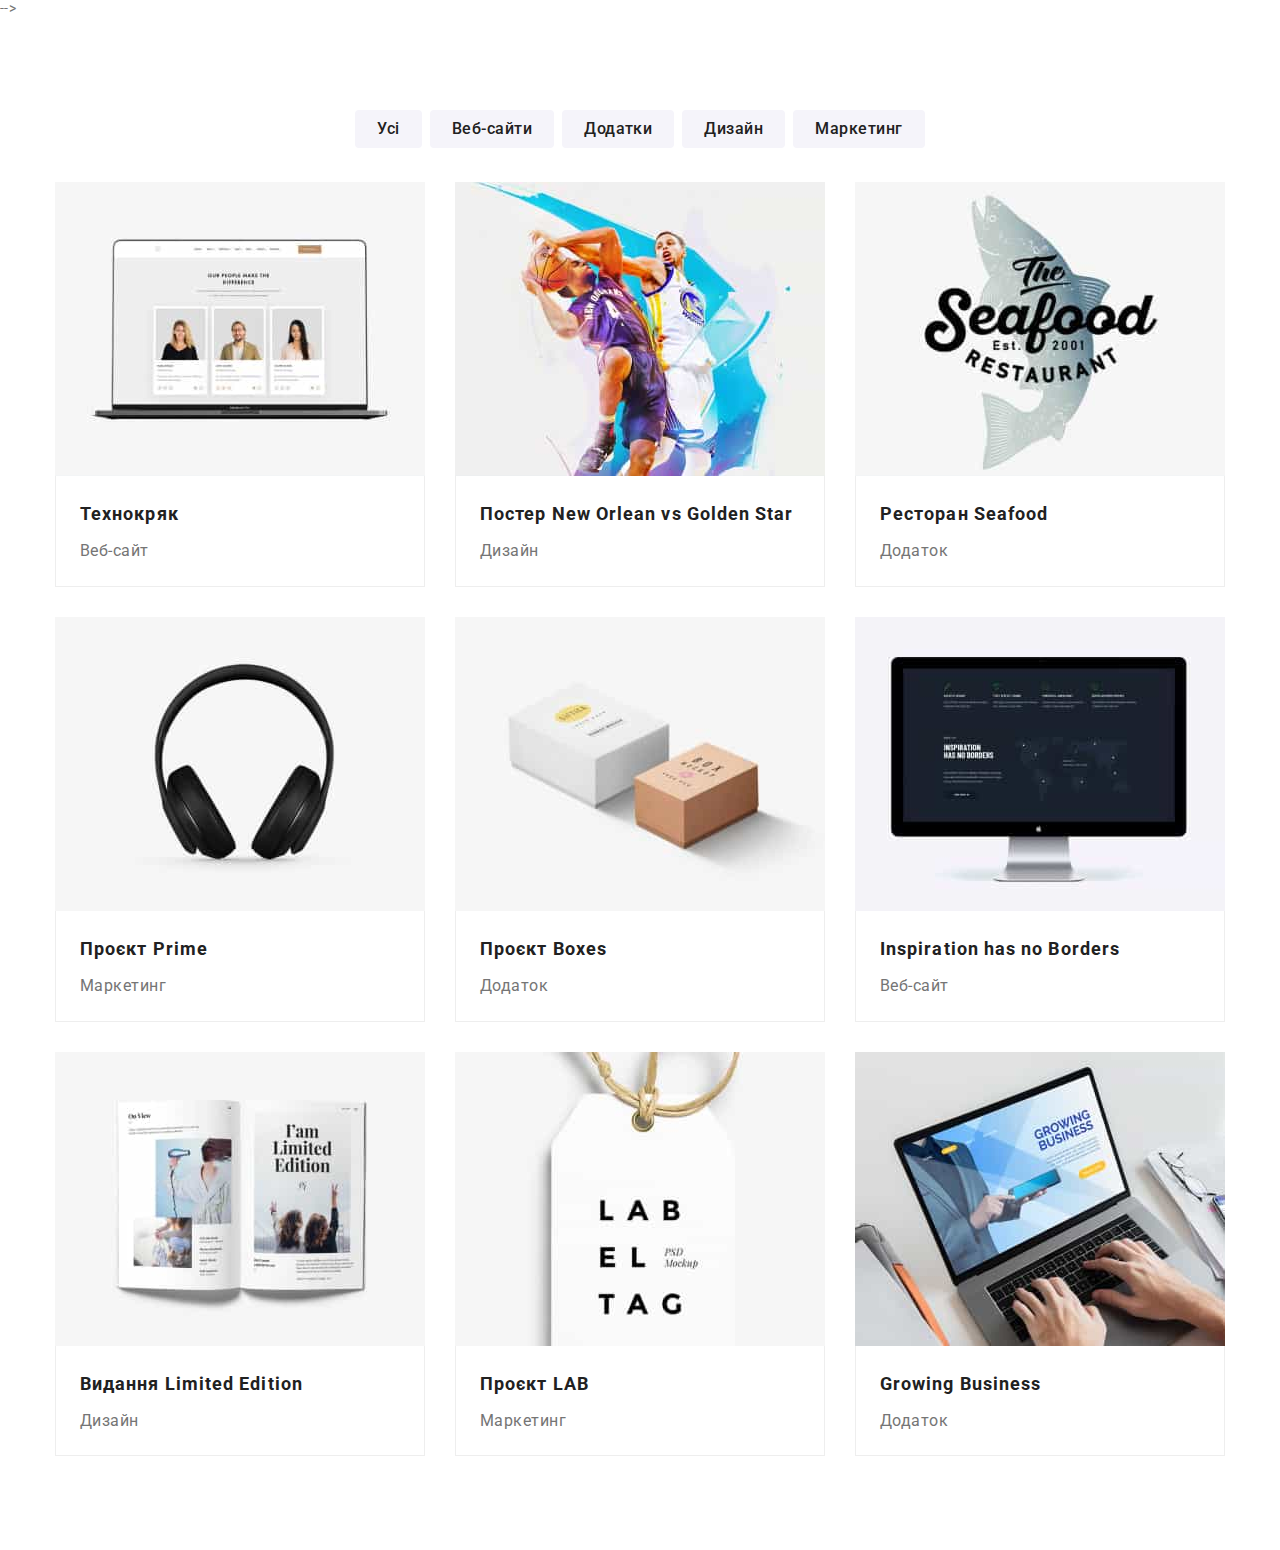
==== commit 1b6a0aee: "DZ_8" ====
--- a/portfolio.html
+++ b/portfolio.html
@@ -14,10 +14,10 @@
 <body>
 
     <!--Шапка сайту-->
-    <header class="header">
+    <!-- <header class="header">
         <div class="container nav-contact">
             <!--Навігація-->
-            <nav class="nav">
+            <!-- <nav class="nav">
                 <a href="./index.html" class="logo link">
                     <span class="accent">Web</span>Studio
                 </a>  
@@ -27,9 +27,9 @@
                     <li class="nav__item"><a class="nav__link link" href="">Контакти</a></li>
                 </ul>
             </nav>
-            
+             -->
             <!--Контакти-->
-            <ul class="contact__list list">
+            <!-- <ul class="contact__list list">
                 <li class="contact__item">
                     <a href="mailto:info@devstudio.com" class="contact__link link">
                         <svg width="16" height="12" class="contact__icon">
@@ -42,9 +42,9 @@
                             <use href="./images/icons.svg#icon-smartphone"></use>
                         </svg>+38 096 111 11 11</a>
                 </li>      
-            </ul>
-        </div>
-    </header>
+            </ul> -->
+        <!-- </div>
+    </header> --> -->
 
 
     <!--Main-->
@@ -177,7 +177,7 @@
     </main>
 
     <!---Футер-->
-    <footer class="footer">
+    <!-- <footer class="footer">
         <div class="container">
             <div class="footer-block">
                 <div class="footer-contact">
@@ -244,6 +244,6 @@
             </div>
         </div> 
     </footer>
-    <script src="./js/modal.js"></script>    
+    <script src="./js/modal.js"></script>     -->
 </body>
 </html>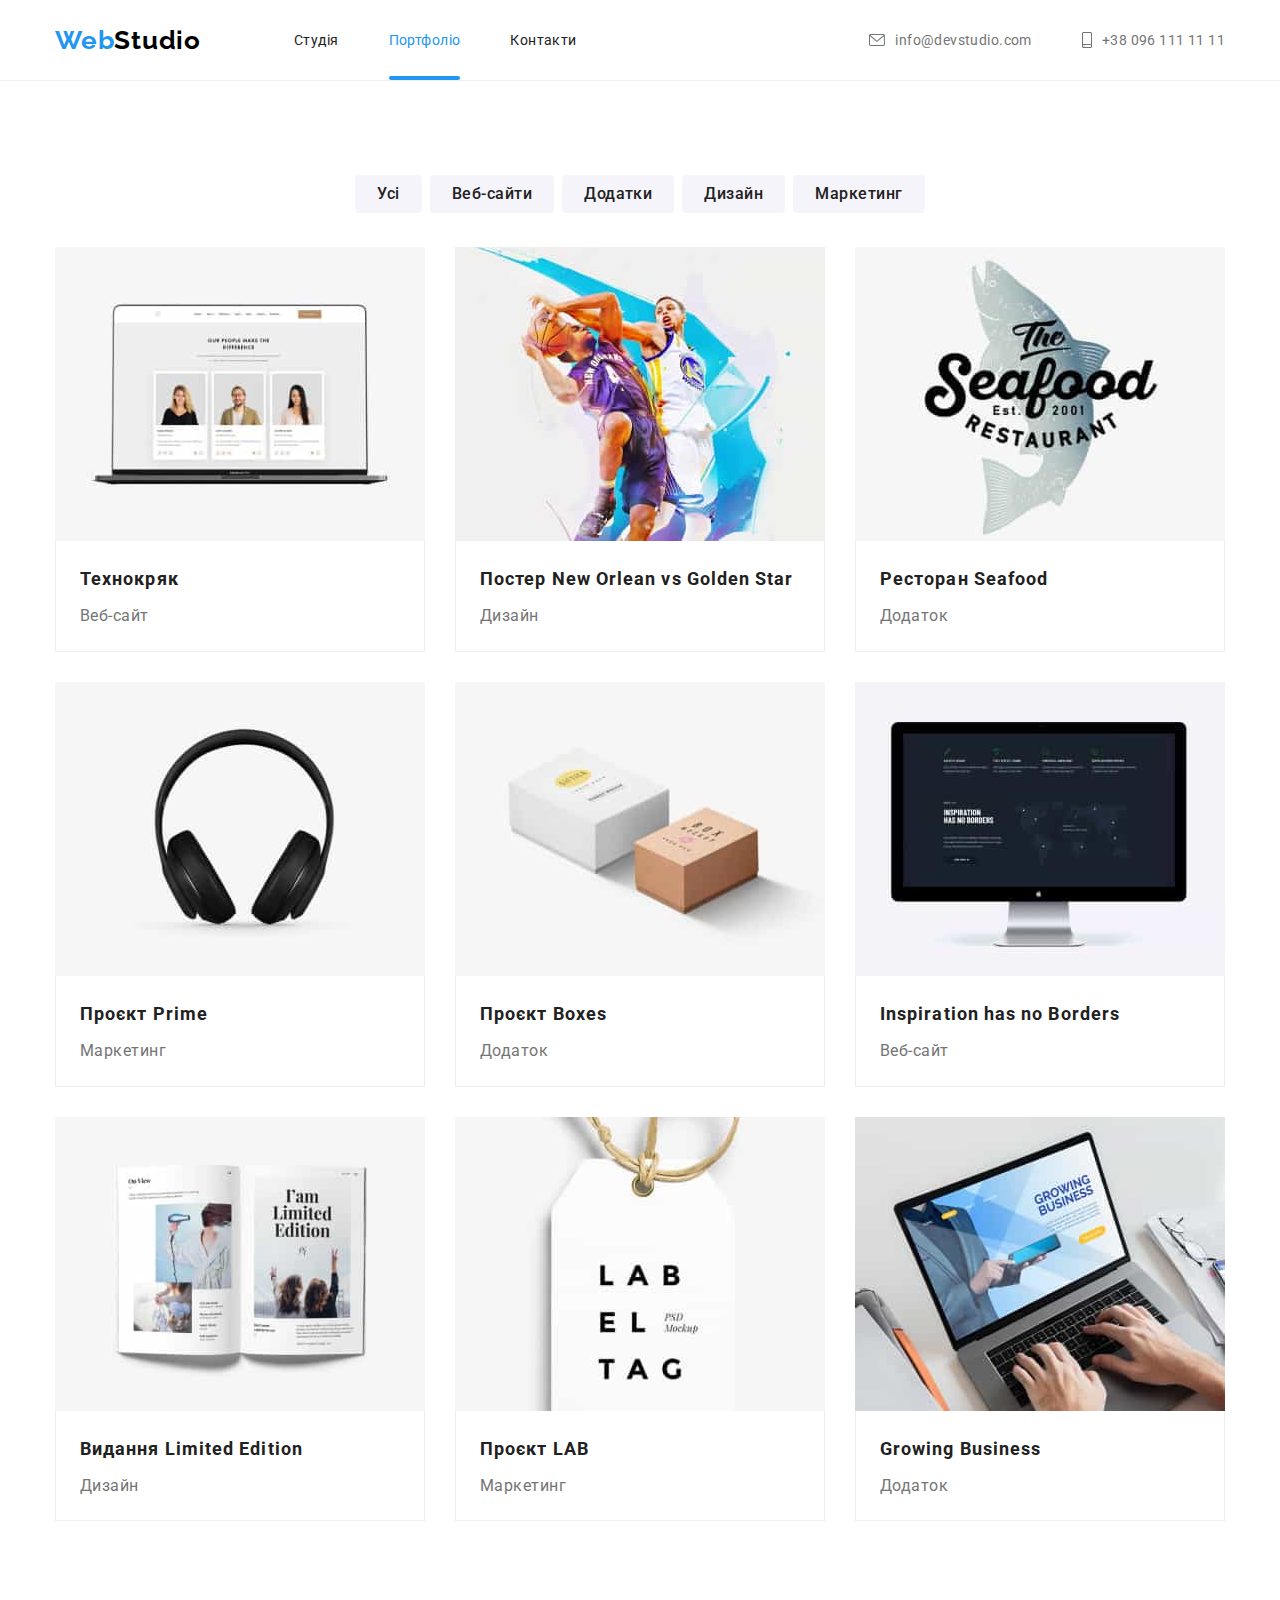
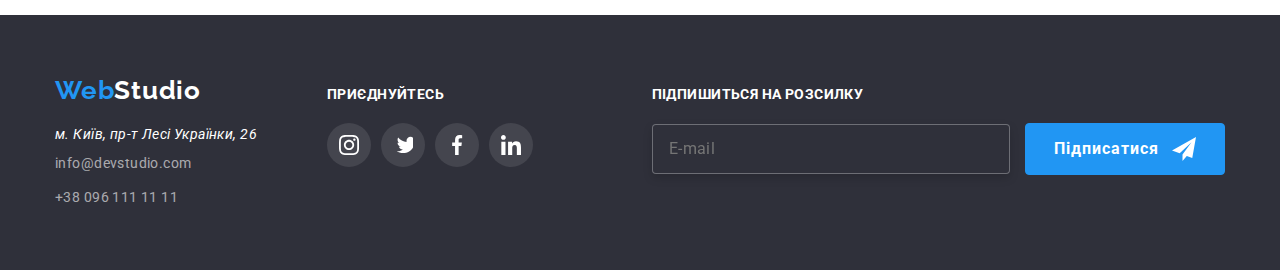
==== commit 8735f89e: "DZ_8" ====
--- a/portfolio.html
+++ b/portfolio.html
@@ -14,10 +14,10 @@
 <body>
 
     <!--Шапка сайту-->
-    <!-- <header class="header">
+    <header class="header">
         <div class="container nav-contact">
             <!--Навігація-->
-            <!-- <nav class="nav">
+            <nav class="nav">
                 <a href="./index.html" class="logo link">
                     <span class="accent">Web</span>Studio
                 </a>  
@@ -27,9 +27,9 @@
                     <li class="nav__item"><a class="nav__link link" href="">Контакти</a></li>
                 </ul>
             </nav>
-             -->
+             
             <!--Контакти-->
-            <!-- <ul class="contact__list list">
+            <ul class="contact__list list">
                 <li class="contact__item">
                     <a href="mailto:info@devstudio.com" class="contact__link link">
                         <svg width="16" height="12" class="contact__icon">
@@ -42,9 +42,9 @@
                             <use href="./images/icons.svg#icon-smartphone"></use>
                         </svg>+38 096 111 11 11</a>
                 </li>      
-            </ul> -->
-        <!-- </div>
-    </header> --> -->
+            </ul>
+        </div>
+    </header>
 
 
     <!--Main-->
@@ -177,7 +177,7 @@
     </main>
 
     <!---Футер-->
-    <!-- <footer class="footer">
+    <footer class="footer">
         <div class="container">
             <div class="footer-block">
                 <div class="footer-contact">
@@ -244,6 +244,6 @@
             </div>
         </div> 
     </footer>
-    <script src="./js/modal.js"></script>     -->
+    <script src="./js/modal.js"></script>    
 </body>
 </html>--- a/css/main.min.css
+++ b/css/main.min.css
@@ -1 +1 @@
-p,h1,h2,h3,h4,h5,h6{margin:0}ul,ol{margin:0}:root{--primary-text-color:#757575;--title-text-color:#212121;--accent-color:#2196F3;--primary-white-color:#ffffff;--background-color: #2F303A;--background-color_2: #F5F4FA;--border-color: #EEEEEE;--hover-color: #000000;--icon-color: #AFB1B8;--footer-soc-background-color: rgba(255, 255, 255, 0.1);--background-color-hero: #C4C4C4;--modal-icon-color: rgba(0, 0, 0, 0.1);--box-shadow-color: rgba(0, 0, 0, 0.12), 0px 1px 1px rgba(0, 0, 0, 0.14), 0px 2px 1px rgba(0, 0, 0, 0.2);--box-shadow-color-2: 0px 4px 4px rgba(0, 0, 0, 0.15);--portfolio-link-box-shadow-color: rgba(0, 0, 0, 0.12), 0px 4px 4px rgba(0, 0, 0, 0.06), 1px 4px 6px rgba(0, 0, 0, 0.16);--portfolio-btn-shadow-color: rgba(0, 0, 0, 0.1), 0px 1px 2px rgba(0, 0, 0, 0.08), 0px 2px 2px rgba(0, 0, 0, 0.12)}.line::after{position:absolute;content:"";width:100%;bottom:0;left:0;height:1px;border-radius:1px;transition:background-color 250ms cubic-bezier(0.4, 0, 0.2, 1)}.line:hover::after,.line:focus::after{background-color:var(--accent-color)}label.modal-politic__label,.modal-input__check,.footer-soc__link,.footer-soc__list,.client__link,.client__list,.team-soc__link,.team-soc__list,.contact__link,.nav,.nav-contact{display:flex;align-items:center}body{font-family:"Roboto",sans-serif;font-size:14px;letter-spacing:.03em;color:var(--primary-text-color);background-color:var(--primary-white-color)}img{display:block;width:100%;height:auto}.link{text-decoration:none}.list{list-style:none;padding:0;margin:0}.accent{color:var(--accent-color)}.visually-hidden{position:absolute;width:1px;height:1px;margin:-1px;border:0;padding:0;white-space:nowrap;-webkit-clip-path:inset(100%);clip-path:inset(100%);clip:rect(0 0 0 0);overflow:hidden;opacity:0}.btn{display:inline-block;border-radius:4px;font-family:"Roboto",sans-serif;font-size:16px;text-align:center;border:none;cursor:pointer}.container{margin-left:auto;margin-right:auto;width:1200px;padding-left:15px;padding-right:15px}.box{position:relative;top:0;left:0;width:100%}.header{border-bottom:1px solid var(--border-color)}.logo{font-family:"Raleway",sans-serif;font-weight:700;font-size:26px;line-height:1.19;letter-spacing:.03em;color:var(--hover-color)}.nav__list{display:flex;margin-left:93px}.nav__list .nav__item+.nav__item{margin-left:50px}.nav__list .nav__link{display:block;padding-top:32px;padding-bottom:32px}.nav__list .nav__link:hover,.nav__list .nav__link:focus{color:var(--accent-color)}.nav__list .nav__link.current{color:var(--accent-color)}.nav__link{position:relative;color:var(--title-text-color);transition:color 250ms cubic-bezier(0.4, 0, 0.2, 1)}.nav__link .contact__link{font-weight:500;line-height:1.14;letter-spacing:.02em}.contact__list{display:flex;margin-left:auto}.contact__list .contact__item+.contact__item{margin-left:50px}.contact__link{width:100%;height:100%;justify-content:center;color:var(--primary-text-color);transition:color 250ms cubic-bezier(0.4, 0, 0.2, 1)}.contact__link:hover .contact-icon,.contact__link:focus .contact-icon{fill:var(--accent-color)}.contact__link:hover,.contact__link:focus{color:var(--accent-color)}.contact__icon{margin-right:10px;fill:currentColor;transition:fill 250ms cubic-bezier(0.4, 0, 0.2, 1)}.current::after{position:absolute;content:"";bottom:0;left:0;width:100%;height:4px;background-color:var(--accent-color);border-radius:2px}.hero{text-align:center;padding-top:200px;padding-bottom:200px;max-width:1600px;height:600px;margin-right:auto;margin-left:auto;background-image:linear-gradient(rgba(0, 0, 0, 0.25), rgba(0, 0, 0, 0.25)),url("../images/hero_img-min.jpg");background-repeat:no-repeat;background-size:cover;background-position:center;border:1px solid var(--hover-color);background-color:var(--background-color-hero)}.hero__title{display:block;margin-top:0;margin-bottom:30px;font-weight:900;font-size:44px;line-height:60px;letter-spacing:.06em;text-transform:uppercase;color:var(--primary-white-color)}.hero__btn{padding:10px 32px;font-weight:700;font-size:16px;line-height:30px;letter-spacing:.06em;color:var(--primary-white-color);background:var(--accent-color);box-shadow:var(--box-shadow-color-2);transition:background-color 250ms cubic-bezier(0.4, 0, 0.2, 1)}.hero__btn:hover,.hero__btn:focus{background-color:var(--hover-color)}.properties{margin:0;padding-top:94px;padding-bottom:94px}.properties__list{display:flex;flex-wrap:wrap;margin-top:0;margin-bottom:0}.properties__list>.properties__item::before{display:block;content:"";height:120px;background-repeat:no-repeat;background-position:center;background-color:var(--background-color_2);margin-bottom:30px}.properties__list .properties__item{width:270px}.properties__list .properties__item+.properties__item{margin-left:30px}.properties__list .properties__item{width:270px}.properties__list .properties__item+.properties__item{margin-left:30px}.properties__title{margin-top:0;margin-bottom:10px;font-weight:700;font-size:14px;line-height:1.14;letter-spacing:.03em;text-transform:uppercase;color:var(--title-text-color)}.properties__text{margin-top:0;margin-bottom:0;line-height:1.71}.icon-antena::before{background-image:url("../images/antenna.svg")}.icon-clock::before{background-image:url("../images/clock.svg")}.icon-diagram::before{background-image:url("../images/diagram.svg")}.icon-cosmo::before{background-image:url("../images/astronaut.svg")}.employment{margin:0;padding-bottom:94px;text-align:center}.employment__list{display:flex}.employment__list>.employment__item{width:calc((100% - 60px)/3);margin-top:0;margin-bottom:0;margin-right:30px}.employment__list>.employment__item:nth-child(3n){margin-right:0}.employment__title{margin-top:0;margin-bottom:50px;font-weight:700;font-size:36px;line-height:1.17;color:var(--title-text-color)}.image__label{position:absolute;bottom:0;padding-top:27px;padding-bottom:27px;width:100%;margin:0;font-weight:700;font-size:14px;line-height:1.14;text-align:center;letter-spacing:.03em;text-transform:uppercase;color:var(--primary-white-color);background:rgba(47,48,58,.8)}.team{padding-top:94px;padding-bottom:94px;text-align:center;background-color:var(--background-color_2)}.team__title{margin-top:0;margin-bottom:50px;font-weight:700;font-size:36px;line-height:1.17;color:var(--title-text-color)}.team__list{display:flex}.team__list>.team__item+.team__item{margin-left:30px}.team__list>.team__item{width:270px;background:var(--primary-white-color);box-shadow:0px 1px 3px var(--box-shadow-color);border-radius:0px 0px 4px 4px}.team__name{margin-top:30px;margin-bottom:10px}.team__name,.team__name .team__text{font-weight:500;font-size:16px;line-height:1.19;text-align:center;letter-spacing:.03em;color:var(--title-text-color)}.team__text{margin-top:0;margin-bottom:16px;color:var(--primary-text-color)}.team-soc__list{justify-content:center;margin-bottom:30px}.team-soc__item{width:44px;height:44px}.team-soc__item:not(:last-child){margin-right:10px}.team-soc__link{width:100%;height:100%;background-color:var(--primary-white-color);border-radius:50%;justify-content:center;color:var(--icon-color);transition:background-color 250ms cubic-bezier(0.4, 0, 0.2, 1),color 250ms cubic-bezier(0.4, 0, 0.2, 1)}.team-soc__link:hover{background-color:var(--accent-color);fill:var(--primary-white-color)}.team-soc__link:hover .team__icon{fill:var(--primary-white-color)}.team__icon{fill:currentColor}.client{padding-top:94px;padding-bottom:94px;text-align:center;background-color:var(--primary-white-color)}.client__title{margin-top:0;margin-bottom:50px;font-weight:700;font-size:36px;line-height:1.16;text-align:center;letter-spacing:.03em;color:var(--title-text-color)}.client__list{justify-content:center}.client__item{width:172px;height:92px}.client__item:not(:last-child){margin-right:30px}.client__link{width:100%;height:100%;justify-content:center;color:var(--icon-color);border:1px solid var(--icon-color);border-radius:4px;transition:border 250ms cubic-bezier(0.4, 0, 0.2, 1)}.client__link:hover,.client__link:focus{fill:var(--accent-color);border:1px solid var(--accent-color)}.client__link:hover .client__icon{fill:var(--accent-color)}.client__icon{fill:currentColor;transition:fill 250ms cubic-bezier(0.4, 0, 0.2, 1)}.portfolio{margin-top:0;margin-bottom:94px;padding-top:94px}.portfolio .portfolio__list{display:flex;justify-content:center;margin-bottom:34px}.portfolio .portfolio__list .portfolio__item+.portfolio__item{margin-left:8px}.portfolio__btn{padding:6px 22px;margin-top:0;font-weight:500;line-height:1.63;letter-spacing:.03em;color:var(--title-text-color);background:var(--background-color_2);border-radius:4px;transition:color 250ms cubic-bezier(0.4, 0, 0.2, 1),background-color 250ms cubic-bezier(0.4, 0, 0.2, 1),box-shadow 250ms cubic-bezier(0.4, 0, 0.2, 1)}.portfolio__btn:hover,.portfolio__btn:focus{color:var(--primary-white-color);background:var(--accent-color);box-shadow:0px 3px 1px var(--portfolio-btn-shadow-color)}.portfolio__link{display:block}.portfolio__link:hover,.portfolio__link:focus{box-shadow:0px 1px 1px var(--portfolio-link-box-shadow-color)}.portfolio__link:hover .portfolio-thumb__text{transform:translateY(0)}.portfolio-thumb{position:relative;overflow:hidden}.portfolio-thumb__text{position:absolute;top:0;margin:0;color:var(--primary-white-color);background-color:var(--accent-color);font-weight:400;font-size:18px;line-height:1.56;letter-spacing:.03em;text-align:center;padding:63px 24px;height:100%;transform:translateY(100%);transition:transform 250ms cubic-bezier(0.4, 0, 0.2, 1)}.portfolio-info{padding:20px 24px;background:var(--primary-white-color);border-right:1px solid var(--border-color);border-bottom:1px solid var(--border-color);border-left:1px solid var(--border-color)}.portfolio-info__title{margin:0;margin-bottom:4px;font-weight:700;font-size:18px;line-height:2;letter-spacing:.06em;color:var(--title-text-color)}.portfolio-info__text{margin:0;font-size:16px;line-height:1.86;letter-spacing:.03em;color:var(--primary-text-color)}.portfolio__img-list{display:flex;flex-wrap:wrap}.portfolio__img-list>.portfolio__item{width:calc((100% - 60px)/3);margin-right:30px;margin-bottom:30px;background:var(--primary-white-color)}.portfolio__img-list>.portfolio__item:nth-child(3n){margin-right:0}.portfolio__img-list>.portfolio__item:nth-last-child(-n+3){margin-bottom:0}.footer{padding-top:60px;padding-bottom:60px;margin-right:auto;margin-left:auto;background-color:var(--background-color)}.footer-block{display:flex;align-items:baseline}.footer-contact__list .footer-contact__item:not(:last-of-type){margin-top:0;margin-bottom:10px}.footer-contact a[href="https://goo.gl/maps/PAnnSUerjHj3gwqy8"]{color:var(--primary-white-color)}.footer-contact__link{font-style:normal;line-height:1.71;letter-spacing:.03em;color:rgba(255,255,255,.6);transition:color 250ms cubic-bezier(0.4, 0, 0.2, 1)}.footer-contact__link:hover,.footer-contact__link:focus{color:var(--accent-color)}.footer .add{color:var(--primary-white-color)}.footer-soc{margin-left:70px}.footer-soc__text{margin-top:0;margin-bottom:20px;font-weight:700;font-size:14px;line-height:1.14;letter-spacing:.03em;text-transform:uppercase;color:var(--primary-white-color)}.footer-soc__list{justify-content:center}.footer-soc__item{width:44px;height:44px}.footer-soc__item:not(:last-child){margin-right:10px}.footer-soc__link{width:100%;height:100%;justify-content:center;background-color:var(--footer-soc-background-color);border-radius:50%;color:var(--primary-white-color);transition:background-color 250ms cubic-bezier(0.4, 0, 0.2, 1)}.footer-soc__link:hover{background-color:var(--accent-color)}.footer-soc__icon{fill:currentColor}.footer-form{margin-left:auto;display:block}.footer-form__text{margin-top:0;margin-bottom:20px;font-weight:700;font-size:14px;line-height:1.14;letter-spacing:.03em;text-transform:uppercase;color:var(--primary-white-color)}.footer-form__btn{position:relative;width:200px;font-weight:700;font-size:16px;line-height:1.88;margin-left:12px;padding:10px 28px;align-items:center;text-align:left;letter-spacing:.06em;color:var(--primary-white-color);background-color:var(--accent-color);transition:background-color 250ms cubic-bezier(0.4, 0, 0.2, 1);border:1px solid var(--accent-color)}.footer-form__btn:hover,.footer-form__btn:focus{background-color:var(--background-color);border:1px solid var(--accent-color)}.footer-form__input{width:358px;height:50px;padding-top:15px;padding-bottom:15px;padding-left:16px;font-weight:400;font-size:16px;line-height:1.25;letter-spacing:.03em;color:rgba(255,255,255,.6);background-color:var(--background-color);border:1px solid rgba(255,255,255,.3);filter:drop-shadow(var(--box-shadow-color-2));border-radius:4px;transition:border-color 250ms cubic-bezier(0.4, 0, 0.2, 1)}.footer-form__input:hover,.footer-form__input:focus{border-color:var(--accent-color)}.footer-form__icon{position:absolute;top:13px;right:28px;fill:currentColor}.logo--footer{display:inline-block;margin-top:0;margin-bottom:20px;font-family:"Raleway",sans-serif;color:var(--primary-white-color)}.backdrop{position:fixed;top:0;width:100%;height:100%;background-color:rgba(0,0,0,.2);transition:opacity 250ms cubic-bezier(0.4, 0, 0.2, 1),visibility 250ms cubic-bezier(0.4, 0, 0.2, 1)}.modal{position:absolute;top:50%;left:50%;transform:translate(-50%, -50%) scale(1) rotate(0);padding:40px;width:528px;min-height:581px;background-color:var(--primary-white-color);box-shadow:0px 1px 3px var(--box-shadow-color);border-radius:4px;transition:transform 250ms cubic-bezier(0.4, 0, 0.2, 1)}.backdrop.is-hidden .modal{transform:translate(-50%, -50%) scale(0) rotate(180deg)}.modal__close-button{position:absolute;border-radius:50%;width:30px;height:30px;top:8px;right:8px;padding:0;background-color:var(--primary-white-color);border:1px solid var(--modal-icon-color)}.modal__close-button:hover .modal__close-icon,.modal__close-button:focus .modal__close-icon{fill:var(--accent-color)}.modal__close-icon{padding:6px;width:100%;height:100%;align-items:center;justify-content:center;color:var(--hover-color);transition:border 250ms cubic-bezier(0.4, 0, 0.2, 1)}.modal__form-title{margin:0;margin-bottom:12px;text-align:center;font-weight:700;font-size:20px;line-height:1.15;text-align:center;letter-spacing:.03em;color:var(--title-text-color)}.modal__form-btn{display:flex;justify-content:center}.is-hidden{opacity:0;visibility:hidden;pointer-events:none}.input{width:100%;height:40px;padding:11px 12px;padding-left:42px;font-weight:400;font-size:12px;line-height:1.17;letter-spacing:.01em;color:rgba(25,7,7,.5);border:1px solid rgba(33,33,33,.2);border-radius:4px;transition:border 250ms cubic-bezier(0.4, 0, 0.2, 1);cursor:pointer}.input:hover,.input:focus{border-color:var(--accent-color);outline:rgba(0,0,0,0)}.input:hover+svg,.input:focus+svg{fill:var(--accent-color)}.modal-input{margin-bottom:10px}.modal-input label{display:block;margin-bottom:4px}.modal-input__field{position:relative}.modal-input__icon{position:absolute;top:50%;left:12px;transform:translateY(-50%);transition:fill 250ms cubic-bezier(0.4, 0, 0.2, 1)}.modal-input__politic{display:flex;justify-content:center;margin-bottom:30px}.modal-input__com{margin-bottom:20px}.modal-input__com label{display:block;margin-bottom:4px}.modal-input__label{font-weight:400;font-size:12px;line-height:1.17;letter-spacing:.01em;color:var(--primary-text-color)}.modal-input__comment{padding:12px 16px;width:100%;height:120px;resize:none}.modal-input__comment::-moz-placeholder{color:rgba(117,117,117,.5)}.modal-input__comment:-ms-input-placeholder{color:rgba(117,117,117,.5)}.modal-input__comment::placeholder{color:rgba(117,117,117,.5)}.modal-input__check{width:16px;height:16px;border:2px solid var(--primary-text-color);border-radius:2px;margin-right:7px;justify-content:center;cursor:pointer}.modal-input__check svg{fill:rgba(0,0,0,0)}.modal-input__check:checked+label>span{border:none;background-color:var(--accent-color)}.modal-input__check:checked+label>span svg{fill:var(--primary-white-color)}.modal-input__cklick{position:relative;margin-left:5px;color:var(--accent-color);text-decoration:none;transition:color 250ms cubic-bezier(0.4, 0, 0.2, 1)}.form__btn{display:block;width:200px;height:50px;font-weight:700;font-size:16px;line-height:1.88;letter-spacing:.06em;color:var(--primary-white-color);background-color:#2196f3;box-shadow:var(--box-shadow-color-2);border-radius:4px;transition:background-color 250ms cubic-bezier(0.4, 0, 0.2, 1)}.form__btn:hover,.form__btn:focus{background-color:var(--title-text-color)}/*# sourceMappingURL=main.min.css.map */+p,h1,h2,h3,h4,h5,h6{margin:0}ul,ol{margin:0}:root{--primary-text-color:#757575;--title-text-color:#212121;--accent-color:#2196F3;--primary-white-color:#ffffff;--background-color: #2F303A;--background-color_2: #F5F4FA;--border-color: #EEEEEE;--hover-color: #000000;--icon-color: #AFB1B8;--footer-soc-background-color: rgba(255, 255, 255, 0.1);--background-color-hero: #C4C4C4;--modal-icon-color: rgba(0, 0, 0, 0.1);--box-shadow-color: rgba(0, 0, 0, 0.12), 0px 1px 1px rgba(0, 0, 0, 0.14), 0px 2px 1px rgba(0, 0, 0, 0.2);--box-shadow-color-2: 0px 4px 4px rgba(0, 0, 0, 0.15);--portfolio-link-box-shadow-color: rgba(0, 0, 0, 0.12), 0px 4px 4px rgba(0, 0, 0, 0.06), 1px 4px 6px rgba(0, 0, 0, 0.16);--portfolio-btn-shadow-color: rgba(0, 0, 0, 0.1), 0px 1px 2px rgba(0, 0, 0, 0.08), 0px 2px 2px rgba(0, 0, 0, 0.12)}.line::after{position:absolute;content:"";width:100%;bottom:0;left:0;height:1px;border-radius:1px;transition:background-color 250ms cubic-bezier(0.4, 0, 0.2, 1)}.line:hover::after,.line:focus::after{background-color:var(--accent-color)}label.modal-politic__label,.modal-input__check,.footer-soc__link,.footer-soc__list,.client__link,.client__list,.team-soc__link,.team-soc__list,.contact__link,.nav,.nav-contact{display:flex;align-items:center}.logo{font-family:"Raleway",sans-serif;font-weight:700;font-size:26px;line-height:1.19;letter-spacing:.03em;color:var(--hover-color)}body{font-family:"Roboto",sans-serif;font-size:14px;letter-spacing:.03em;color:var(--primary-text-color);background-color:var(--primary-white-color)}img{display:block;width:100%;height:auto}.link{text-decoration:none}.list{list-style:none;padding:0;margin:0}.accent{color:var(--accent-color)}.visually-hidden{position:absolute;width:1px;height:1px;margin:-1px;border:0;padding:0;white-space:nowrap;-webkit-clip-path:inset(100%);clip-path:inset(100%);clip:rect(0 0 0 0);overflow:hidden;opacity:0}.btn{display:inline-block;border-radius:4px;font-family:"Roboto",sans-serif;font-size:16px;text-align:center;border:none;cursor:pointer}.container{margin-left:auto;margin-right:auto;width:1200px;padding-left:15px;padding-right:15px}.box{position:relative;top:0;left:0;width:100%}.header{border-bottom:1px solid var(--border-color)}.nav__list{display:flex;margin-left:93px}.nav__list .nav__item+.nav__item{margin-left:50px}.nav__list .nav__link{display:block;padding-top:32px;padding-bottom:32px}.nav__list .nav__link:hover,.nav__list .nav__link:focus{color:var(--accent-color)}.nav__list .nav__link.current{color:var(--accent-color)}.nav__link{position:relative;color:var(--title-text-color);transition:color 250ms cubic-bezier(0.4, 0, 0.2, 1)}.nav__link .contact__link{font-weight:500;line-height:1.14;letter-spacing:.02em}.contact__list{display:flex;margin-left:auto}.contact__list .contact__item+.contact__item{margin-left:50px}.contact__link{width:100%;height:100%;justify-content:center;color:var(--primary-text-color);transition:color 250ms cubic-bezier(0.4, 0, 0.2, 1)}.contact__link:hover .contact-icon,.contact__link:focus .contact-icon{fill:var(--accent-color)}.contact__link:hover,.contact__link:focus{color:var(--accent-color)}.contact__icon{margin-right:10px;fill:currentColor;transition:fill 250ms cubic-bezier(0.4, 0, 0.2, 1)}.current::after{position:absolute;content:"";bottom:0;left:0;width:100%;height:4px;background-color:var(--accent-color);border-radius:2px}.hero{text-align:center;padding-top:200px;padding-bottom:200px;max-width:1600px;height:600px;margin-right:auto;margin-left:auto;background-image:linear-gradient(rgba(0, 0, 0, 0.25), rgba(0, 0, 0, 0.25)),url("../images/hero_img-min.jpg");background-repeat:no-repeat;background-size:cover;background-position:center;border:1px solid var(--hover-color);background-color:var(--background-color-hero)}.hero__title{display:block;margin-top:0;margin-bottom:30px;font-weight:900;font-size:44px;line-height:1.36;letter-spacing:.06em;text-transform:uppercase;color:var(--primary-white-color)}.hero__btn{padding:10px 32px;font-weight:700;font-size:16px;line-height:30px;letter-spacing:.06em;color:var(--primary-white-color);background:var(--accent-color);box-shadow:var(--box-shadow-color-2);transition:background-color 250ms cubic-bezier(0.4, 0, 0.2, 1)}.hero__btn:hover,.hero__btn:focus{background-color:var(--hover-color)}.properties{margin:0;padding-top:94px;padding-bottom:94px}.properties__list{display:flex;flex-wrap:wrap;margin-top:0;margin-bottom:0}.properties__list>.properties__item::before{display:block;content:"";height:120px;background-repeat:no-repeat;background-position:center;background-color:var(--background-color_2);margin-bottom:30px}.properties__list .properties__item{width:270px}.properties__list .properties__item+.properties__item{margin-left:30px}.properties__list .properties__item{width:270px}.properties__list .properties__item+.properties__item{margin-left:30px}.properties__title{margin-top:0;margin-bottom:10px;font-weight:700;font-size:14px;line-height:1.14;letter-spacing:.03em;text-transform:uppercase;color:var(--title-text-color)}.properties__text{margin-top:0;margin-bottom:0;line-height:1.71}.icon-antena::before{background-image:url("../images/antenna.svg")}.icon-clock::before{background-image:url("../images/clock.svg")}.icon-diagram::before{background-image:url("../images/diagram.svg")}.icon-cosmo::before{background-image:url("../images/astronaut.svg")}.employment{margin:0;padding-bottom:94px;text-align:center}.employment__list{display:flex}.employment__list>.employment__item{width:calc((100% - 60px)/3);margin-top:0;margin-bottom:0;margin-right:30px}.employment__list>.employment__item:nth-child(3n){margin-right:0}.employment__title{margin-top:0;margin-bottom:50px;font-weight:700;font-size:36px;line-height:1.17;color:var(--title-text-color)}.image__label{position:absolute;bottom:0;padding-top:27px;padding-bottom:27px;width:100%;margin:0;font-weight:700;font-size:14px;line-height:1.14;text-align:center;letter-spacing:.03em;text-transform:uppercase;color:var(--primary-white-color);background:rgba(47,48,58,.8)}.team{padding-top:94px;padding-bottom:94px;text-align:center;background-color:var(--background-color_2)}.team__title{margin-top:0;margin-bottom:50px;font-weight:700;font-size:36px;line-height:1.17;color:var(--title-text-color)}.team__list{display:flex}.team__list>.team__item+.team__item{margin-left:30px}.team__list>.team__item{width:270px;background:var(--primary-white-color);box-shadow:0px 1px 3px var(--box-shadow-color);border-radius:0px 0px 4px 4px}.team__name{margin-top:30px;margin-bottom:10px}.team__name,.team__name .team__text{font-weight:500;font-size:16px;line-height:1.19;text-align:center;letter-spacing:.03em;color:var(--title-text-color)}.team__text{margin-top:0;margin-bottom:16px;color:var(--primary-text-color)}.team-soc__list{justify-content:center;margin-bottom:30px}.team-soc__item{width:44px;height:44px}.team-soc__item:not(:last-child){margin-right:10px}.team-soc__link{width:100%;height:100%;background-color:var(--primary-white-color);border-radius:50%;justify-content:center;color:var(--icon-color);transition:background-color 250ms cubic-bezier(0.4, 0, 0.2, 1),color 250ms cubic-bezier(0.4, 0, 0.2, 1)}.team-soc__link:hover{background-color:var(--accent-color);fill:var(--primary-white-color)}.team-soc__link:hover .team__icon{fill:var(--primary-white-color)}.team__icon{fill:currentColor}.client{padding-top:94px;padding-bottom:94px;text-align:center;background-color:var(--primary-white-color)}.client__title{margin-top:0;margin-bottom:50px;font-weight:700;font-size:36px;line-height:1.16;text-align:center;letter-spacing:.03em;color:var(--title-text-color)}.client__list{justify-content:center}.client__item{width:172px;height:92px}.client__item:not(:last-child){margin-right:30px}.client__link{width:100%;height:100%;justify-content:center;color:var(--icon-color);border:1px solid var(--icon-color);border-radius:4px;transition:border 250ms cubic-bezier(0.4, 0, 0.2, 1)}.client__link:hover,.client__link:focus{fill:var(--accent-color);border:1px solid var(--accent-color)}.client__link:hover .client__icon{fill:var(--accent-color)}.client__icon{fill:currentColor;transition:fill 250ms cubic-bezier(0.4, 0, 0.2, 1)}.portfolio{margin-top:0;margin-bottom:94px;padding-top:94px}.portfolio .portfolio__list{display:flex;justify-content:center;margin-bottom:34px}.portfolio .portfolio__list .portfolio__item+.portfolio__item{margin-left:8px}.portfolio__btn{padding:6px 22px;margin-top:0;font-weight:500;line-height:1.63;letter-spacing:.03em;color:var(--title-text-color);background:var(--background-color_2);border-radius:4px;transition:color 250ms cubic-bezier(0.4, 0, 0.2, 1),background-color 250ms cubic-bezier(0.4, 0, 0.2, 1),box-shadow 250ms cubic-bezier(0.4, 0, 0.2, 1)}.portfolio__btn:hover,.portfolio__btn:focus{color:var(--primary-white-color);background:var(--accent-color);box-shadow:0px 3px 1px var(--portfolio-btn-shadow-color)}.portfolio__link{display:block}.portfolio__link:hover,.portfolio__link:focus{box-shadow:0px 1px 1px var(--portfolio-link-box-shadow-color)}.portfolio__link:hover .portfolio-thumb__text{transform:translateY(0)}.portfolio-thumb{position:relative;overflow:hidden}.portfolio-thumb__text{position:absolute;top:0;margin:0;color:var(--primary-white-color);background-color:var(--accent-color);font-weight:400;font-size:18px;line-height:1.56;letter-spacing:.03em;text-align:center;padding:63px 24px;height:100%;transform:translateY(100%);transition:transform 250ms cubic-bezier(0.4, 0, 0.2, 1)}.portfolio-info{padding:20px 24px;background:var(--primary-white-color);border-right:1px solid var(--border-color);border-bottom:1px solid var(--border-color);border-left:1px solid var(--border-color)}.portfolio-info__title{margin:0;margin-bottom:4px;font-weight:700;font-size:18px;line-height:2;letter-spacing:.06em;color:var(--title-text-color)}.portfolio-info__text{margin:0;font-size:16px;line-height:1.86;letter-spacing:.03em;color:var(--primary-text-color)}.portfolio__img-list{display:flex;flex-wrap:wrap}.portfolio__img-list>.portfolio__item{width:calc((100% - 60px)/3);margin-right:30px;margin-bottom:30px;background:var(--primary-white-color)}.portfolio__img-list>.portfolio__item:nth-child(3n){margin-right:0}.portfolio__img-list>.portfolio__item:nth-last-child(-n+3){margin-bottom:0}.footer{padding-top:60px;padding-bottom:60px;margin-right:auto;margin-left:auto;background-color:var(--background-color)}.footer-block{display:flex;align-items:baseline}.footer-contact__list .footer-contact__item:not(:last-of-type){margin-top:0;margin-bottom:10px}.footer-contact a[href="https://goo.gl/maps/PAnnSUerjHj3gwqy8"]{color:var(--primary-white-color)}.footer-contact__link{font-style:normal;line-height:1.71;letter-spacing:.03em;color:rgba(255,255,255,.6);transition:color 250ms cubic-bezier(0.4, 0, 0.2, 1)}.footer-contact__link:hover,.footer-contact__link:focus{color:var(--accent-color)}.footer .add{color:var(--primary-white-color)}.footer-soc{margin-left:70px}.footer-soc__text{margin-top:0;margin-bottom:20px;font-weight:700;font-size:14px;line-height:1.14;letter-spacing:.03em;text-transform:uppercase;color:var(--primary-white-color)}.footer-soc__list{justify-content:center}.footer-soc__item{width:44px;height:44px}.footer-soc__item:not(:last-child){margin-right:10px}.footer-soc__link{width:100%;height:100%;justify-content:center;background-color:var(--footer-soc-background-color);border-radius:50%;color:var(--primary-white-color);transition:background-color 250ms cubic-bezier(0.4, 0, 0.2, 1)}.footer-soc__link:hover{background-color:var(--accent-color)}.footer-soc__icon{fill:currentColor}.footer-form{margin-left:auto;display:block}.footer-form__text{margin-top:0;margin-bottom:20px;font-weight:700;font-size:14px;line-height:1.14;letter-spacing:.03em;text-transform:uppercase;color:var(--primary-white-color)}.footer-form__btn{position:relative;width:200px;font-weight:700;font-size:16px;line-height:1.88;margin-left:12px;padding:10px 28px;align-items:center;text-align:left;letter-spacing:.06em;color:var(--primary-white-color);background-color:var(--accent-color);transition:background-color 250ms cubic-bezier(0.4, 0, 0.2, 1);border:1px solid var(--accent-color)}.footer-form__btn:hover,.footer-form__btn:focus{background-color:var(--background-color);border:1px solid var(--accent-color)}.footer-form__input{width:358px;height:50px;padding-top:15px;padding-bottom:15px;padding-left:16px;font-weight:400;font-size:16px;line-height:1.25;letter-spacing:.03em;color:rgba(255,255,255,.6);background-color:var(--background-color);border:1px solid rgba(255,255,255,.3);filter:drop-shadow(var(--box-shadow-color-2));border-radius:4px;transition:border-color 250ms cubic-bezier(0.4, 0, 0.2, 1)}.footer-form__input:hover,.footer-form__input:focus{border-color:var(--accent-color)}.footer-form__icon{position:absolute;top:13px;right:28px;fill:currentColor}.logo--footer{display:inline-block;margin-top:0;margin-bottom:20px;color:var(--primary-white-color)}.backdrop{position:fixed;top:0;width:100%;height:100%;background-color:rgba(0,0,0,.2);transition:opacity 250ms cubic-bezier(0.4, 0, 0.2, 1),visibility 250ms cubic-bezier(0.4, 0, 0.2, 1)}.modal{position:absolute;top:50%;left:50%;transform:translate(-50%, -50%) scale(1) rotate(0);padding:40px;width:528px;min-height:581px;background-color:var(--primary-white-color);box-shadow:0px 1px 3px var(--box-shadow-color);border-radius:4px;transition:transform 250ms cubic-bezier(0.4, 0, 0.2, 1)}.backdrop.is-hidden .modal{transform:translate(-50%, -50%) scale(0) rotate(180deg)}.modal__close-button{position:absolute;border-radius:50%;width:30px;height:30px;top:8px;right:8px;padding:0;background-color:var(--primary-white-color);border:1px solid var(--modal-icon-color)}.modal__close-button:hover .modal__close-icon,.modal__close-button:focus .modal__close-icon{fill:var(--accent-color)}.modal__close-icon{padding:6px;width:100%;height:100%;align-items:center;justify-content:center;color:var(--hover-color);transition:border 250ms cubic-bezier(0.4, 0, 0.2, 1)}.modal__form-title{margin:0;margin-bottom:12px;text-align:center;font-weight:700;font-size:20px;line-height:1.15;text-align:center;letter-spacing:.03em;color:var(--title-text-color)}.modal__form-btn{display:flex;justify-content:center}.is-hidden{opacity:0;visibility:hidden;pointer-events:none}.input{width:100%;height:40px;padding:11px 12px;padding-left:42px;font-weight:400;font-size:12px;line-height:1.17;letter-spacing:.01em;color:rgba(25,7,7,.5);border:1px solid rgba(33,33,33,.2);border-radius:4px;transition:border 250ms cubic-bezier(0.4, 0, 0.2, 1);cursor:pointer}.input:hover,.input:focus{border-color:var(--accent-color);outline:rgba(0,0,0,0)}.input:hover+svg,.input:focus+svg{fill:var(--accent-color)}.modal-input{margin-bottom:10px}.modal-input label{display:block;margin-bottom:4px}.modal-input__field{position:relative}.modal-input__icon{position:absolute;top:50%;left:12px;transform:translateY(-50%);transition:fill 250ms cubic-bezier(0.4, 0, 0.2, 1)}.modal-input__politic{display:flex;justify-content:center;margin-bottom:30px}.modal-input__com{margin-bottom:20px}.modal-input__com label{display:block;margin-bottom:4px}.modal-input__label{font-weight:400;font-size:12px;line-height:1.17;letter-spacing:.01em;color:var(--primary-text-color)}.modal-input__comment{padding:12px 16px;width:100%;height:120px;resize:none}.modal-input__comment::-moz-placeholder{color:rgba(117,117,117,.5)}.modal-input__comment:-ms-input-placeholder{color:rgba(117,117,117,.5)}.modal-input__comment::placeholder{color:rgba(117,117,117,.5)}.modal-input__check{width:16px;height:16px;border:2px solid var(--primary-text-color);border-radius:2px;margin-right:7px;justify-content:center;cursor:pointer}.modal-input__check svg{fill:rgba(0,0,0,0)}.modal-input__check:checked+label>span{border:none;background-color:var(--accent-color)}.modal-input__check:checked+label>span svg{fill:var(--primary-white-color)}.modal-input__cklick{position:relative;margin-left:5px;color:var(--accent-color);text-decoration:none;transition:color 250ms cubic-bezier(0.4, 0, 0.2, 1)}.form__btn{display:block;width:200px;height:50px;font-weight:700;font-size:16px;line-height:1.88;letter-spacing:.06em;color:var(--primary-white-color);background-color:#2196f3;box-shadow:var(--box-shadow-color-2);border-radius:4px;transition:background-color 250ms cubic-bezier(0.4, 0, 0.2, 1)}.form__btn:hover,.form__btn:focus{background-color:var(--title-text-color)}/*# sourceMappingURL=main.min.css.map */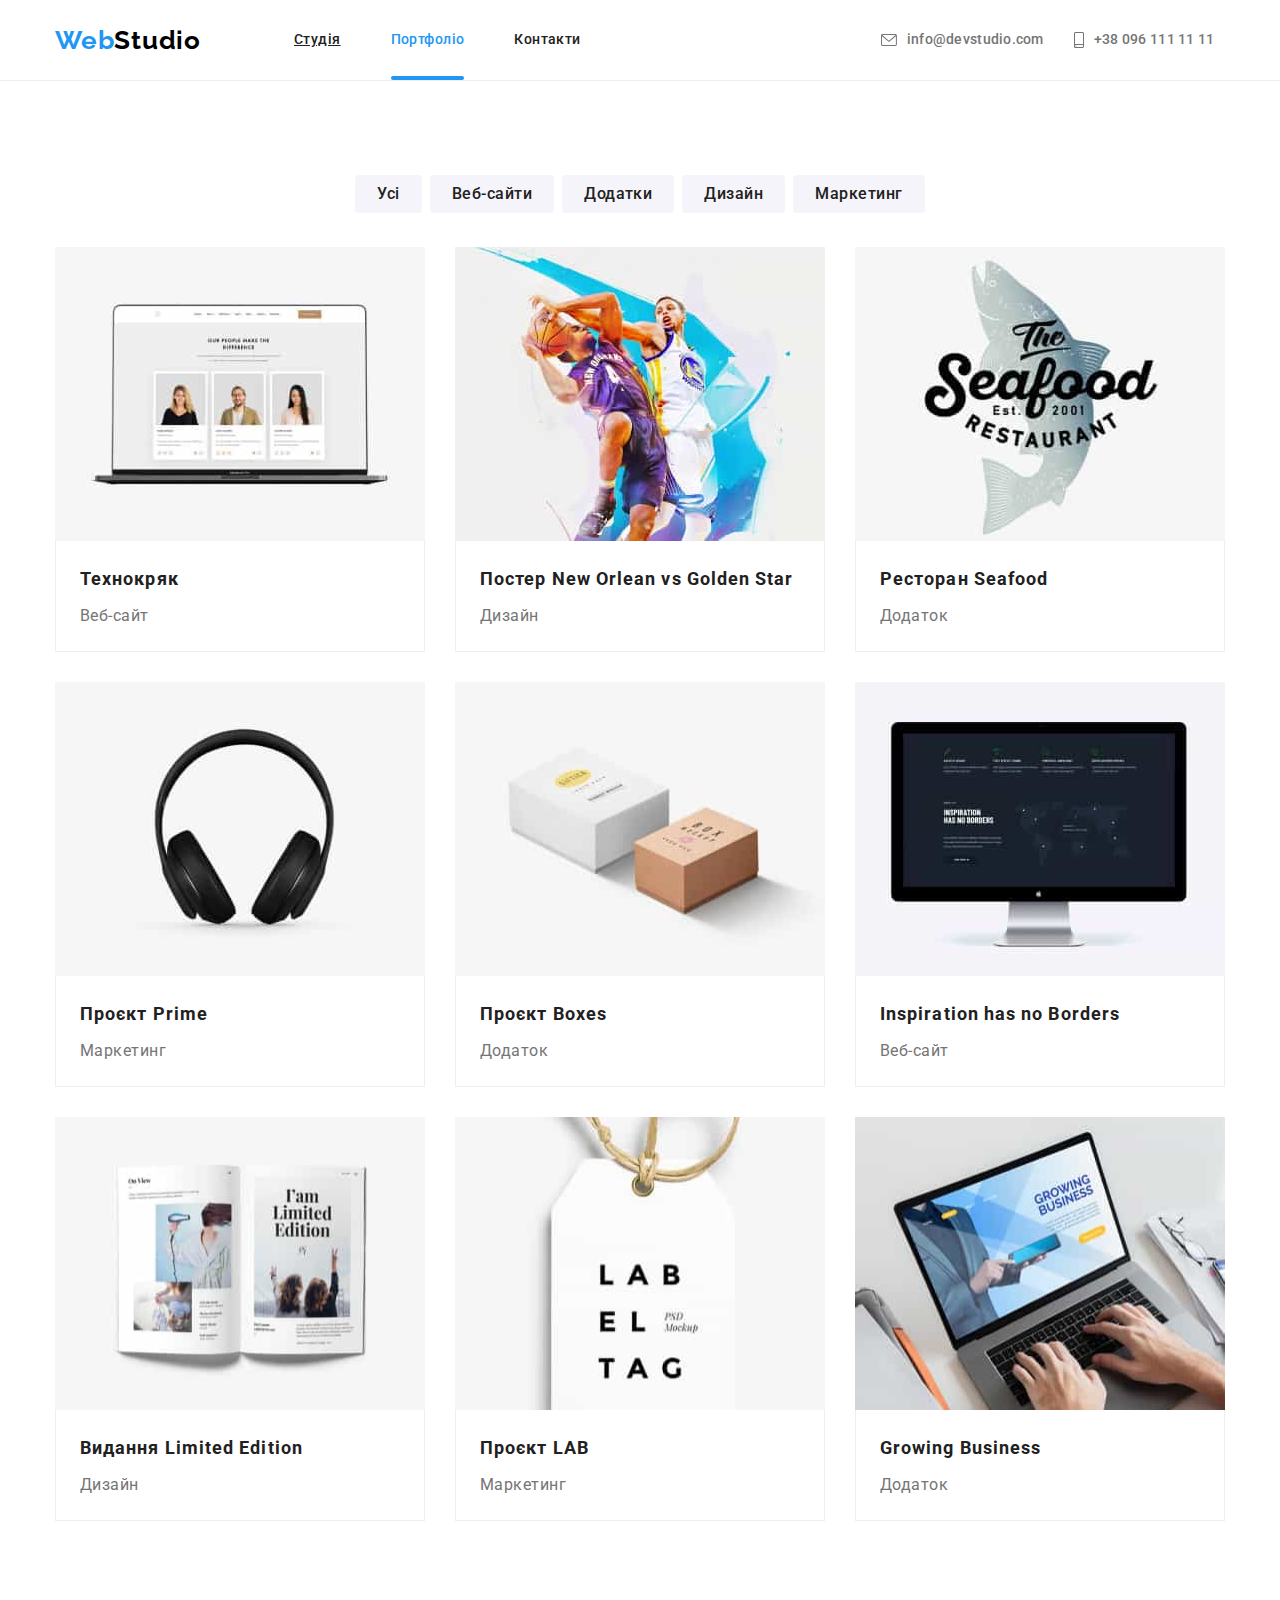
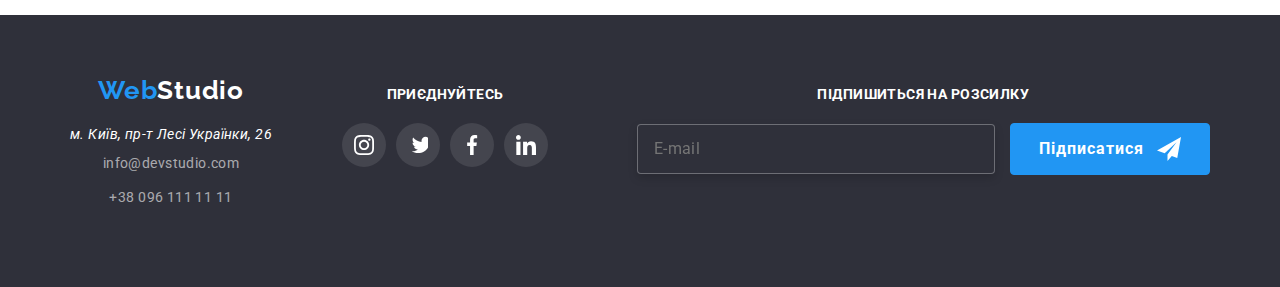
==== commit 0410092a: "DZ_8" ====
--- a/portfolio.html
+++ b/portfolio.html
@@ -13,48 +13,71 @@
     </head>
 <body>
 
-    <!--Шапка сайту-->
     <header class="header">
         <div class="container nav-contact">
-            <!--Навігація-->
+            
             <nav class="nav">
                 <a href="./index.html" class="logo link">
                     <span class="accent">Web</span>Studio
-                </a>  
-                <ul class="nav__list list">
-                    <li class="nav__item"><a class="nav__link link" href="./index.html">Студія</a></li>
-                    <li class="nav__item"><a class="nav__link current link" href="./portfolio.html">Портфоліо</a></li>
-                    <li class="nav__item"><a class="nav__link link" href="">Контакти</a></li>
-                </ul>
+                </a>
+                <button type="button" class="nav__menu-btn" aria-expanded="false" aria-controls="nav_menu-container" data-menu-button>
+                    <svg width="40" height="40" aria-label="перемикач меню">
+                        <use href="./images/icons.svg#icon-menu_40" class="icon-menu"></use>
+                        <use href="./images/icons.svg#icon-close_40" class="icon-close"></use>
+                    </svg>
+                </button>
+                <div class="nav__menu-container" id="nav__menu-container is-open" data-menu>
+                    <ul class="nav__list list">
+                        <li class="nav__item"><a class="nav__link ink" href="./index.html">Студія</a></li>
+                        <li class="nav__item"><a class="nav__link current link" href="./portfolio.html">Портфоліо</a></li>
+                        <li class="nav__item"><a class="nav__link link" href="">Контакти</a></li>
+                    </ul>
+
+                    <ul class="contact__list list">
+                        <li class="contact__item">
+                            <a href="mailto:info@devstudio.com" class="contact__link link">
+                                <svg width="16" height="12" class="contact__icon">
+                                    <use href="./images/icons.svg#icon-envelope"></use>
+                                </svg>info@devstudio.com</a>
+                        </li>
+                        <li class="contact__item">
+                            <a href="tel:+380961111111" class="contact__link link">
+                                <svg width="10" height="16" class="contact__icon">
+                                    <use href="./images/icons.svg#icon-smartphone"></use>
+                                </svg>+38 096 111 11 11</a>
+                        </li>    
+                    </ul>
+                    
+                    <ul class="soc__list list">
+                        <li class="soc__item">
+                            <a href="" class="soc__link link">Instagram</a>
+                        </li>
+                        <li class="soc__item">
+                            <a href="" class="soc__link link">Twitter</a>
+                        </li>
+                        <li class="soc__item">
+                            <a href="" class="soc__link link">Facebook</a>
+                        </li>
+                        <li class="soc__item">
+                            <a href="" class="soc__link link">Linkedin</a>
+                        </li>
+                    </ul>
+                </div>  
             </nav>
-             
-            <!--Контакти-->
-            <ul class="contact__list list">
-                <li class="contact__item">
-                    <a href="mailto:info@devstudio.com" class="contact__link link">
-                        <svg width="16" height="12" class="contact__icon">
-                            <use href="./images/icons.svg#icon-envelope"></use>
-                        </svg>info@devstudio.com</a>
-                </li>
-                <li class="contact__item">
-                    <a href="tel:+380961111111" class="contact__link link">
-                        <svg width="10" height="16" class="contact__icon">
-                            <use href="./images/icons.svg#icon-smartphone"></use>
-                        </svg>+38 096 111 11 11</a>
-                </li>      
-            </ul>
         </div>
     </header>
+
 
 
     <!--Main-->
     <main>
         <section class="portfolio">
             <div class="container">
+
                     <!--Прихований заголовок-->
                 <h1 class="visually-hidden">Портфоліо</h1>
 
-                <!--Фільтр-->
+               
                 <ul class="portfolio__list btn list">
                     <li class="portfolio__item"><button type="button" class="portfolio__btn btn">Усі</button></li>
                     <li class="portfolio__item"><button type="button" class="portfolio__btn btn">Веб-сайти</button></li>
@@ -62,6 +85,7 @@
                     <li class="portfolio__item"><button type="button" class="portfolio__btn btn">Дизайн</button></li>
                     <li class="portfolio__item"><button type="button" class="portfolio__btn btn">Маркетинг</button></li>
                 </ul>
+
                 <ul class="portfolio__img-list list">
                     <li class="portfolio__item">
                         <a href="" class="portfolio__link link">
--- a/css/main.min.css
+++ b/css/main.min.css
@@ -1 +1 @@
-p,h1,h2,h3,h4,h5,h6{margin:0}ul,ol{margin:0}:root{--primary-text-color:#757575;--title-text-color:#212121;--accent-color:#2196F3;--primary-white-color:#ffffff;--background-color: #2F303A;--background-color_2: #F5F4FA;--border-color: #EEEEEE;--hover-color: #000000;--icon-color: #AFB1B8;--footer-soc-background-color: rgba(255, 255, 255, 0.1);--background-color-hero: #C4C4C4;--modal-icon-color: rgba(0, 0, 0, 0.1);--box-shadow-color: rgba(0, 0, 0, 0.12), 0px 1px 1px rgba(0, 0, 0, 0.14), 0px 2px 1px rgba(0, 0, 0, 0.2);--box-shadow-color-2: 0px 4px 4px rgba(0, 0, 0, 0.15);--portfolio-link-box-shadow-color: rgba(0, 0, 0, 0.12), 0px 4px 4px rgba(0, 0, 0, 0.06), 1px 4px 6px rgba(0, 0, 0, 0.16);--portfolio-btn-shadow-color: rgba(0, 0, 0, 0.1), 0px 1px 2px rgba(0, 0, 0, 0.08), 0px 2px 2px rgba(0, 0, 0, 0.12)}.line::after{position:absolute;content:"";width:100%;bottom:0;left:0;height:1px;border-radius:1px;transition:background-color 250ms cubic-bezier(0.4, 0, 0.2, 1)}.line:hover::after,.line:focus::after{background-color:var(--accent-color)}label.modal-politic__label,.modal-input__check,.footer-soc__link,.footer-soc__list,.client__link,.client__list,.team-soc__link,.team-soc__list,.contact__link,.nav,.nav-contact{display:flex;align-items:center}.logo{font-family:"Raleway",sans-serif;font-weight:700;font-size:26px;line-height:1.19;letter-spacing:.03em;color:var(--hover-color)}body{font-family:"Roboto",sans-serif;font-size:14px;letter-spacing:.03em;color:var(--primary-text-color);background-color:var(--primary-white-color)}img{display:block;width:100%;height:auto}.link{text-decoration:none}.list{list-style:none;padding:0;margin:0}.accent{color:var(--accent-color)}.visually-hidden{position:absolute;width:1px;height:1px;margin:-1px;border:0;padding:0;white-space:nowrap;-webkit-clip-path:inset(100%);clip-path:inset(100%);clip:rect(0 0 0 0);overflow:hidden;opacity:0}.btn{display:inline-block;border-radius:4px;font-family:"Roboto",sans-serif;font-size:16px;text-align:center;border:none;cursor:pointer}.container{margin-left:auto;margin-right:auto;width:1200px;padding-left:15px;padding-right:15px}.box{position:relative;top:0;left:0;width:100%}.header{border-bottom:1px solid var(--border-color)}.nav__list{display:flex;margin-left:93px}.nav__list .nav__item+.nav__item{margin-left:50px}.nav__list .nav__link{display:block;padding-top:32px;padding-bottom:32px}.nav__list .nav__link:hover,.nav__list .nav__link:focus{color:var(--accent-color)}.nav__list .nav__link.current{color:var(--accent-color)}.nav__link{position:relative;color:var(--title-text-color);transition:color 250ms cubic-bezier(0.4, 0, 0.2, 1)}.nav__link .contact__link{font-weight:500;line-height:1.14;letter-spacing:.02em}.contact__list{display:flex;margin-left:auto}.contact__list .contact__item+.contact__item{margin-left:50px}.contact__link{width:100%;height:100%;justify-content:center;color:var(--primary-text-color);transition:color 250ms cubic-bezier(0.4, 0, 0.2, 1)}.contact__link:hover .contact-icon,.contact__link:focus .contact-icon{fill:var(--accent-color)}.contact__link:hover,.contact__link:focus{color:var(--accent-color)}.contact__icon{margin-right:10px;fill:currentColor;transition:fill 250ms cubic-bezier(0.4, 0, 0.2, 1)}.current::after{position:absolute;content:"";bottom:0;left:0;width:100%;height:4px;background-color:var(--accent-color);border-radius:2px}.hero{text-align:center;padding-top:200px;padding-bottom:200px;max-width:1600px;height:600px;margin-right:auto;margin-left:auto;background-image:linear-gradient(rgba(0, 0, 0, 0.25), rgba(0, 0, 0, 0.25)),url("../images/hero_img-min.jpg");background-repeat:no-repeat;background-size:cover;background-position:center;border:1px solid var(--hover-color);background-color:var(--background-color-hero)}.hero__title{display:block;margin-top:0;margin-bottom:30px;font-weight:900;font-size:44px;line-height:1.36;letter-spacing:.06em;text-transform:uppercase;color:var(--primary-white-color)}.hero__btn{padding:10px 32px;font-weight:700;font-size:16px;line-height:30px;letter-spacing:.06em;color:var(--primary-white-color);background:var(--accent-color);box-shadow:var(--box-shadow-color-2);transition:background-color 250ms cubic-bezier(0.4, 0, 0.2, 1)}.hero__btn:hover,.hero__btn:focus{background-color:var(--hover-color)}.properties{margin:0;padding-top:94px;padding-bottom:94px}.properties__list{display:flex;flex-wrap:wrap;margin-top:0;margin-bottom:0}.properties__list>.properties__item::before{display:block;content:"";height:120px;background-repeat:no-repeat;background-position:center;background-color:var(--background-color_2);margin-bottom:30px}.properties__list .properties__item{width:270px}.properties__list .properties__item+.properties__item{margin-left:30px}.properties__list .properties__item{width:270px}.properties__list .properties__item+.properties__item{margin-left:30px}.properties__title{margin-top:0;margin-bottom:10px;font-weight:700;font-size:14px;line-height:1.14;letter-spacing:.03em;text-transform:uppercase;color:var(--title-text-color)}.properties__text{margin-top:0;margin-bottom:0;line-height:1.71}.icon-antena::before{background-image:url("../images/antenna.svg")}.icon-clock::before{background-image:url("../images/clock.svg")}.icon-diagram::before{background-image:url("../images/diagram.svg")}.icon-cosmo::before{background-image:url("../images/astronaut.svg")}.employment{margin:0;padding-bottom:94px;text-align:center}.employment__list{display:flex}.employment__list>.employment__item{width:calc((100% - 60px)/3);margin-top:0;margin-bottom:0;margin-right:30px}.employment__list>.employment__item:nth-child(3n){margin-right:0}.employment__title{margin-top:0;margin-bottom:50px;font-weight:700;font-size:36px;line-height:1.17;color:var(--title-text-color)}.image__label{position:absolute;bottom:0;padding-top:27px;padding-bottom:27px;width:100%;margin:0;font-weight:700;font-size:14px;line-height:1.14;text-align:center;letter-spacing:.03em;text-transform:uppercase;color:var(--primary-white-color);background:rgba(47,48,58,.8)}.team{padding-top:94px;padding-bottom:94px;text-align:center;background-color:var(--background-color_2)}.team__title{margin-top:0;margin-bottom:50px;font-weight:700;font-size:36px;line-height:1.17;color:var(--title-text-color)}.team__list{display:flex}.team__list>.team__item+.team__item{margin-left:30px}.team__list>.team__item{width:270px;background:var(--primary-white-color);box-shadow:0px 1px 3px var(--box-shadow-color);border-radius:0px 0px 4px 4px}.team__name{margin-top:30px;margin-bottom:10px}.team__name,.team__name .team__text{font-weight:500;font-size:16px;line-height:1.19;text-align:center;letter-spacing:.03em;color:var(--title-text-color)}.team__text{margin-top:0;margin-bottom:16px;color:var(--primary-text-color)}.team-soc__list{justify-content:center;margin-bottom:30px}.team-soc__item{width:44px;height:44px}.team-soc__item:not(:last-child){margin-right:10px}.team-soc__link{width:100%;height:100%;background-color:var(--primary-white-color);border-radius:50%;justify-content:center;color:var(--icon-color);transition:background-color 250ms cubic-bezier(0.4, 0, 0.2, 1),color 250ms cubic-bezier(0.4, 0, 0.2, 1)}.team-soc__link:hover{background-color:var(--accent-color);fill:var(--primary-white-color)}.team-soc__link:hover .team__icon{fill:var(--primary-white-color)}.team__icon{fill:currentColor}.client{padding-top:94px;padding-bottom:94px;text-align:center;background-color:var(--primary-white-color)}.client__title{margin-top:0;margin-bottom:50px;font-weight:700;font-size:36px;line-height:1.16;text-align:center;letter-spacing:.03em;color:var(--title-text-color)}.client__list{justify-content:center}.client__item{width:172px;height:92px}.client__item:not(:last-child){margin-right:30px}.client__link{width:100%;height:100%;justify-content:center;color:var(--icon-color);border:1px solid var(--icon-color);border-radius:4px;transition:border 250ms cubic-bezier(0.4, 0, 0.2, 1)}.client__link:hover,.client__link:focus{fill:var(--accent-color);border:1px solid var(--accent-color)}.client__link:hover .client__icon{fill:var(--accent-color)}.client__icon{fill:currentColor;transition:fill 250ms cubic-bezier(0.4, 0, 0.2, 1)}.portfolio{margin-top:0;margin-bottom:94px;padding-top:94px}.portfolio .portfolio__list{display:flex;justify-content:center;margin-bottom:34px}.portfolio .portfolio__list .portfolio__item+.portfolio__item{margin-left:8px}.portfolio__btn{padding:6px 22px;margin-top:0;font-weight:500;line-height:1.63;letter-spacing:.03em;color:var(--title-text-color);background:var(--background-color_2);border-radius:4px;transition:color 250ms cubic-bezier(0.4, 0, 0.2, 1),background-color 250ms cubic-bezier(0.4, 0, 0.2, 1),box-shadow 250ms cubic-bezier(0.4, 0, 0.2, 1)}.portfolio__btn:hover,.portfolio__btn:focus{color:var(--primary-white-color);background:var(--accent-color);box-shadow:0px 3px 1px var(--portfolio-btn-shadow-color)}.portfolio__link{display:block}.portfolio__link:hover,.portfolio__link:focus{box-shadow:0px 1px 1px var(--portfolio-link-box-shadow-color)}.portfolio__link:hover .portfolio-thumb__text{transform:translateY(0)}.portfolio-thumb{position:relative;overflow:hidden}.portfolio-thumb__text{position:absolute;top:0;margin:0;color:var(--primary-white-color);background-color:var(--accent-color);font-weight:400;font-size:18px;line-height:1.56;letter-spacing:.03em;text-align:center;padding:63px 24px;height:100%;transform:translateY(100%);transition:transform 250ms cubic-bezier(0.4, 0, 0.2, 1)}.portfolio-info{padding:20px 24px;background:var(--primary-white-color);border-right:1px solid var(--border-color);border-bottom:1px solid var(--border-color);border-left:1px solid var(--border-color)}.portfolio-info__title{margin:0;margin-bottom:4px;font-weight:700;font-size:18px;line-height:2;letter-spacing:.06em;color:var(--title-text-color)}.portfolio-info__text{margin:0;font-size:16px;line-height:1.86;letter-spacing:.03em;color:var(--primary-text-color)}.portfolio__img-list{display:flex;flex-wrap:wrap}.portfolio__img-list>.portfolio__item{width:calc((100% - 60px)/3);margin-right:30px;margin-bottom:30px;background:var(--primary-white-color)}.portfolio__img-list>.portfolio__item:nth-child(3n){margin-right:0}.portfolio__img-list>.portfolio__item:nth-last-child(-n+3){margin-bottom:0}.footer{padding-top:60px;padding-bottom:60px;margin-right:auto;margin-left:auto;background-color:var(--background-color)}.footer-block{display:flex;align-items:baseline}.footer-contact__list .footer-contact__item:not(:last-of-type){margin-top:0;margin-bottom:10px}.footer-contact a[href="https://goo.gl/maps/PAnnSUerjHj3gwqy8"]{color:var(--primary-white-color)}.footer-contact__link{font-style:normal;line-height:1.71;letter-spacing:.03em;color:rgba(255,255,255,.6);transition:color 250ms cubic-bezier(0.4, 0, 0.2, 1)}.footer-contact__link:hover,.footer-contact__link:focus{color:var(--accent-color)}.footer .add{color:var(--primary-white-color)}.footer-soc{margin-left:70px}.footer-soc__text{margin-top:0;margin-bottom:20px;font-weight:700;font-size:14px;line-height:1.14;letter-spacing:.03em;text-transform:uppercase;color:var(--primary-white-color)}.footer-soc__list{justify-content:center}.footer-soc__item{width:44px;height:44px}.footer-soc__item:not(:last-child){margin-right:10px}.footer-soc__link{width:100%;height:100%;justify-content:center;background-color:var(--footer-soc-background-color);border-radius:50%;color:var(--primary-white-color);transition:background-color 250ms cubic-bezier(0.4, 0, 0.2, 1)}.footer-soc__link:hover{background-color:var(--accent-color)}.footer-soc__icon{fill:currentColor}.footer-form{margin-left:auto;display:block}.footer-form__text{margin-top:0;margin-bottom:20px;font-weight:700;font-size:14px;line-height:1.14;letter-spacing:.03em;text-transform:uppercase;color:var(--primary-white-color)}.footer-form__btn{position:relative;width:200px;font-weight:700;font-size:16px;line-height:1.88;margin-left:12px;padding:10px 28px;align-items:center;text-align:left;letter-spacing:.06em;color:var(--primary-white-color);background-color:var(--accent-color);transition:background-color 250ms cubic-bezier(0.4, 0, 0.2, 1);border:1px solid var(--accent-color)}.footer-form__btn:hover,.footer-form__btn:focus{background-color:var(--background-color);border:1px solid var(--accent-color)}.footer-form__input{width:358px;height:50px;padding-top:15px;padding-bottom:15px;padding-left:16px;font-weight:400;font-size:16px;line-height:1.25;letter-spacing:.03em;color:rgba(255,255,255,.6);background-color:var(--background-color);border:1px solid rgba(255,255,255,.3);filter:drop-shadow(var(--box-shadow-color-2));border-radius:4px;transition:border-color 250ms cubic-bezier(0.4, 0, 0.2, 1)}.footer-form__input:hover,.footer-form__input:focus{border-color:var(--accent-color)}.footer-form__icon{position:absolute;top:13px;right:28px;fill:currentColor}.logo--footer{display:inline-block;margin-top:0;margin-bottom:20px;color:var(--primary-white-color)}.backdrop{position:fixed;top:0;width:100%;height:100%;background-color:rgba(0,0,0,.2);transition:opacity 250ms cubic-bezier(0.4, 0, 0.2, 1),visibility 250ms cubic-bezier(0.4, 0, 0.2, 1)}.modal{position:absolute;top:50%;left:50%;transform:translate(-50%, -50%) scale(1) rotate(0);padding:40px;width:528px;min-height:581px;background-color:var(--primary-white-color);box-shadow:0px 1px 3px var(--box-shadow-color);border-radius:4px;transition:transform 250ms cubic-bezier(0.4, 0, 0.2, 1)}.backdrop.is-hidden .modal{transform:translate(-50%, -50%) scale(0) rotate(180deg)}.modal__close-button{position:absolute;border-radius:50%;width:30px;height:30px;top:8px;right:8px;padding:0;background-color:var(--primary-white-color);border:1px solid var(--modal-icon-color)}.modal__close-button:hover .modal__close-icon,.modal__close-button:focus .modal__close-icon{fill:var(--accent-color)}.modal__close-icon{padding:6px;width:100%;height:100%;align-items:center;justify-content:center;color:var(--hover-color);transition:border 250ms cubic-bezier(0.4, 0, 0.2, 1)}.modal__form-title{margin:0;margin-bottom:12px;text-align:center;font-weight:700;font-size:20px;line-height:1.15;text-align:center;letter-spacing:.03em;color:var(--title-text-color)}.modal__form-btn{display:flex;justify-content:center}.is-hidden{opacity:0;visibility:hidden;pointer-events:none}.input{width:100%;height:40px;padding:11px 12px;padding-left:42px;font-weight:400;font-size:12px;line-height:1.17;letter-spacing:.01em;color:rgba(25,7,7,.5);border:1px solid rgba(33,33,33,.2);border-radius:4px;transition:border 250ms cubic-bezier(0.4, 0, 0.2, 1);cursor:pointer}.input:hover,.input:focus{border-color:var(--accent-color);outline:rgba(0,0,0,0)}.input:hover+svg,.input:focus+svg{fill:var(--accent-color)}.modal-input{margin-bottom:10px}.modal-input label{display:block;margin-bottom:4px}.modal-input__field{position:relative}.modal-input__icon{position:absolute;top:50%;left:12px;transform:translateY(-50%);transition:fill 250ms cubic-bezier(0.4, 0, 0.2, 1)}.modal-input__politic{display:flex;justify-content:center;margin-bottom:30px}.modal-input__com{margin-bottom:20px}.modal-input__com label{display:block;margin-bottom:4px}.modal-input__label{font-weight:400;font-size:12px;line-height:1.17;letter-spacing:.01em;color:var(--primary-text-color)}.modal-input__comment{padding:12px 16px;width:100%;height:120px;resize:none}.modal-input__comment::-moz-placeholder{color:rgba(117,117,117,.5)}.modal-input__comment:-ms-input-placeholder{color:rgba(117,117,117,.5)}.modal-input__comment::placeholder{color:rgba(117,117,117,.5)}.modal-input__check{width:16px;height:16px;border:2px solid var(--primary-text-color);border-radius:2px;margin-right:7px;justify-content:center;cursor:pointer}.modal-input__check svg{fill:rgba(0,0,0,0)}.modal-input__check:checked+label>span{border:none;background-color:var(--accent-color)}.modal-input__check:checked+label>span svg{fill:var(--primary-white-color)}.modal-input__cklick{position:relative;margin-left:5px;color:var(--accent-color);text-decoration:none;transition:color 250ms cubic-bezier(0.4, 0, 0.2, 1)}.form__btn{display:block;width:200px;height:50px;font-weight:700;font-size:16px;line-height:1.88;letter-spacing:.06em;color:var(--primary-white-color);background-color:#2196f3;box-shadow:var(--box-shadow-color-2);border-radius:4px;transition:background-color 250ms cubic-bezier(0.4, 0, 0.2, 1)}.form__btn:hover,.form__btn:focus{background-color:var(--title-text-color)}/*# sourceMappingURL=main.min.css.map */+p,h1,h2,h3,h4,h5,h6{margin:0}ul,ol{margin:0}:root{--primary-text-color:#757575;--title-text-color:#212121;--accent-color:#2196F3;--primary-white-color:#ffffff;--background-color: #2F303A;--background-color_2: #F5F4FA;--border-color: #EEEEEE;--hover-color: #000000;--icon-color: #AFB1B8;--footer-soc-background-color: rgba(255, 255, 255, 0.1);--background-color-hero: #C4C4C4;--modal-icon-color: rgba(0, 0, 0, 0.1);--box-shadow-color: rgba(0, 0, 0, 0.12), 0px 1px 1px rgba(0, 0, 0, 0.14), 0px 2px 1px rgba(0, 0, 0, 0.2);--box-shadow-color-2: 0px 4px 4px rgba(0, 0, 0, 0.15);--portfolio-link-box-shadow-color: rgba(0, 0, 0, 0.12), 0px 4px 4px rgba(0, 0, 0, 0.06), 1px 4px 6px rgba(0, 0, 0, 0.16);--portfolio-btn-shadow-color: rgba(0, 0, 0, 0.1), 0px 1px 2px rgba(0, 0, 0, 0.08), 0px 2px 2px rgba(0, 0, 0, 0.12)}.line::after{position:absolute;content:"";width:100%;bottom:0;left:0;height:1px;border-radius:1px;transition:background-color 250ms cubic-bezier(0.4, 0, 0.2, 1)}.line:hover::after,.line:focus::after{background-color:var(--accent-color)}label.modal-politic__label,.modal-input__check,.footer-soc__link,.footer-soc__list,.client__link,.client__list,.team-soc__link,.team-soc__list,.contact__link,.nav,.nav-contact{display:flex;align-items:center}.logo{font-family:"Raleway",sans-serif;font-weight:700;font-size:26px;letter-spacing:.03em;color:var(--hover-color)}@media screen and (min-width: 768px){.logo{font-size:24px;line-height:1.17}}@media screen and (min-width: 1200px){.logo{font-size:26px;line-height:1.19}}body{font-family:"Roboto",sans-serif;font-size:14px;letter-spacing:.03em;color:var(--primary-text-color);background-color:var(--primary-white-color)}img{display:block;width:100%;height:auto}.link{text-decoration:none}.list{list-style:none;padding:0;margin:0}.accent{color:var(--accent-color)}.visually-hidden{position:absolute;width:1px;height:1px;margin:-1px;border:0;padding:0;white-space:nowrap;-webkit-clip-path:inset(100%);clip-path:inset(100%);clip:rect(0 0 0 0);overflow:hidden;opacity:0}.btn{display:inline-block;border-radius:4px;font-family:"Roboto",sans-serif;font-size:16px;text-align:center;border:none;cursor:pointer}.container{margin-left:auto;margin-right:auto;width:100%;padding-left:15px;padding-right:15px}@media screen and (min-width: 480px){.container{width:480px}}@media screen and (min-width: 768px){.container{width:768px}}@media screen and (min-width: 1200px){.container{width:1200px}}.box{position:relative;top:0;left:0;width:100%}.header{position:relative;border-bottom:1px solid var(--border-color)}.nav{justify-content:space-between}.nav__menu-btn{display:inline-block;margin-right:15px;margin-left:276px;padding:8px 12px;border:none;background-color:rgba(0,0,0,0)}@media screen and (min-width: 768px){.nav__menu-btn{display:none}}.nav__menu-btn .icon-close{display:none}.nav__menu-btn.is-open .icon-close{display:block}.nav__menu-btn.is-open .icon-menu{display:none}@media screen and (max-width: 767px){.nav__menu-container{display:none;position:absolute;top:100%;left:0;width:100%;background-color:var(--primary-white-color)}.nav__menu-container.is-open{display:block}}@media screen and (min-width: 768px){.nav__menu-container{display:flex}}@media screen and (min-width: 480px){.nav__list{display:block;padding-left:40px;margin-bottom:302px}}@media screen and (min-width: 768px){.nav__list{margin-bottom:0;padding-left:0;margin-left:87px;display:flex}}@media screen and (min-width: 1200px){.nav__list{margin-left:93px}}@media screen and (min-width: 480px){.nav__list .nav__item:not(:last-child){margin-botom:32px}}@media screen and (min-width: 768px){.nav__list .nav__item:not(:last-child){margin-left:0}}@media screen and (min-width: 480px){.nav__list .nav__item+.nav__item{margin-left:0}}@media screen and (min-width: 768px){.nav__list .nav__item+.nav__item{margin-left:50px}}@media screen and (min-width: 768px){.nav__list .nav__link{display:block;padding-top:32px;padding-bottom:32px}}.nav__list .nav__link:hover,.nav__list .nav__link:focus{color:var(--accent-color)}.nav__list .nav__link.current{color:var(--accent-color)}.nav__link{position:relative;color:var(--title-text-color);transition:color 250ms cubic-bezier(0.4, 0, 0.2, 1)}@media screen and (min-width: 480px){.nav__link{font-weight:500;font-size:40px;line-height:1.175}}@media screen and (min-width: 768px){.nav__link{font-weight:500;font-size:14px;line-height:1.14}}.nav__link .contact__link{letter-spacing:.02em}@media screen and (min-width: 1200px){.nav__link .contact__link{font-weight:500;line-height:1.14}}@media screen and (min-width: 480px){.contact__list{padding-left:40px}}@media screen and (min-width: 768px){.contact__list{display:block;padding-left:0;margin-left:97px;margin-top:21px}}@media screen and (min-width: 1200px){.contact__list{margin-top:0;margin-left:300px;display:flex}}@media screen and (min-width: 1200px){.contact__list .contact__item+.contact__item{margin-left:30px}}@media screen and (min-width: 480px){.contact__list .contact__item:not(:last-child){margin-bottom:32px}}@media screen and (min-width: 768px){.contact__list .contact__item:not(:last-child){margin-bottom:10px}}@media screen and (min-width: 1200px){.contact__list .contact__item:not(:last-child){margin-bottom:0}}.contact__link{color:var(--primary-text-color);transition:color 250ms cubic-bezier(0.4, 0, 0.2, 1)}@media screen and (min-width: 480px){.contact__link{font-weight:500;font-size:34px;line-height:1.18}}@media screen and (min-width: 768px){.contact__link{font-weight:500;font-size:12px;line-height:1.17;letter-spacing:.02em}}@media screen and (min-width: 1200px){.contact__link{width:100%;height:100%;justify-content:center;font-size:14px;line-height:1.14}}.contact__link:hover .contact-icon,.contact__link:focus .contact-icon{fill:var(--accent-color)}.contact__link:hover,.contact__link:focus{color:var(--accent-color)}@media screen and (min-width: 480px){.contact__link a[href="tel:+380961111111"]{color:var(--accent-color)}}@media screen and (min-width: 768px){.contact__link a[href="tel:+380961111111"]{color:var(--primary-text-color)}}.contact__icon{fill:currentColor;transition:fill 250ms cubic-bezier(0.4, 0, 0.2, 1)}@media screen and (max-width: 767px){.contact__icon{display:none}}@media screen and (min-width: 768px){.contact__icon{margin-right:10px}}.current::after{background-color:var(--accent-color);border-radius:2px}@media screen and (min-width: 1200px){.current::after{position:absolute;content:"";bottom:0;left:0;width:100%;height:4px}}@media screen and (min-width: 480px){.soc__list{display:flex;padding-left:40px;padding-bottom:48px;margin-top:64px}}@media screen and (min-width: 767px){.soc__list{display:none}}.soc__link{font-weight:500;font-size:18px;line-height:1.22;letter-spacing:.02em;color:var(--accent-color)}.soc__item:not(:last-child){margin-right:20px}.hero{text-align:center;margin-right:auto;margin-left:auto;background-image:linear-gradient(rgba(0, 0, 0, 0.25), rgba(0, 0, 0, 0.25)),url("../images/hero_img-min.jpg");background-repeat:no-repeat;background-size:cover;background-position:center;border:1px solid var(--hover-color);background-color:var(--background-color-hero)}@media screen and (min-width: 480px){.hero{padding-top:118px;padding-bottom:118px}}@media screen and (min-width: 1200px){.hero{padding-top:200px;padding-bottom:200px;max-width:1600px;height:600px}}.hero__title{display:block;margin-top:0;margin-bottom:30px;font-weight:900;letter-spacing:.06em;text-transform:uppercase;color:var(--primary-white-color)}@media screen and (min-width: 480px){.hero__title{font-size:26px;line-height:1.61}}@media screen and (min-width: 1200px){.hero__title{font-size:44px;line-height:1.36}}.hero__btn{font-weight:700;font-size:16px;line-height:1.88;letter-spacing:.06em;color:var(--primary-white-color);background:var(--accent-color);box-shadow:var(--box-shadow-color-2);transition:background-color 250ms cubic-bezier(0.4, 0, 0.2, 1)}.hero__btn:hover,.hero__btn:focus{background-color:var(--hover-color)}@media screen and (min-width: 480px){.hero__btn{padding:10px 24px}}@media screen and (min-width: 1200px){.hero__btn{padding:10px 32px}}@media screen and (min-width: 480px){.properties{padding-top:60px;padding-bottom:60px}}@media screen and (min-width: 768px){.properties{padding-top:60px;padding-bottom:60px}}@media screen and (min-width: 1200px){.properties{padding-top:94px;padding-bottom:94px}}.properties__list{display:flex;flex-wrap:wrap;margin-top:0;margin-bottom:0}@media screen and (min-width: 480px){.properties__list .properties__item{width:100%}}@media screen and (min-width: 768px){.properties__list .properties__item{width:calc((100% - 60px)/2)}}@media screen and (min-width: 1200px){.properties__list .properties__item{width:270px}}.properties__list>.properties__item::before{display:block;content:"";height:120px;background-repeat:no-repeat;background-position:center;background-color:var(--background-color_2);margin-bottom:30px}@media screen and (min-width: 768px){.properties__list .properties__item:nth-child(2n+1){margin-right:30px}}@media screen and (min-width: 1200px){.properties__list .properties__item:nth-child(2n+1){margin-right:0}}@media screen and (min-width: 1200px){.properties__list .properties__item+.properties__item{margin-left:30px}}.properties__title{margin-top:0;margin-bottom:10px;font-weight:700;font-size:14px;line-height:1.14;letter-spacing:.03em;text-transform:uppercase;color:var(--title-text-color)}.properties__text{margin-top:0;margin-bottom:0;line-height:1.71}@media screen and (min-width: 480px){.properties__text{margin-bottom:30px}}.icon-antena::before{background-image:url("../images/antenna.svg")}.icon-clock::before{background-image:url("../images/clock.svg")}.icon-diagram::before{background-image:url("../images/diagram.svg")}.icon-cosmo::before{background-image:url("../images/astronaut.svg")}.employment{margin:0;padding-bottom:94px;text-align:center}@media screen and (max-width: 1200px){.employment{display:none}}.employment__list{display:flex}.employment__list>.employment__item{width:calc((100% - 60px)/3);margin-top:0;margin-bottom:0;margin-right:30px}.employment__list>.employment__item:nth-child(3n){margin-right:0}.employment__title{margin-top:0;margin-bottom:50px;font-weight:700;font-size:36px;line-height:1.17;color:var(--title-text-color)}.image__label{position:absolute;bottom:0;padding-top:27px;padding-bottom:27px;width:100%;margin:0;font-weight:700;font-size:14px;line-height:1.14;text-align:center;letter-spacing:.03em;text-transform:uppercase;color:var(--primary-white-color);background:rgba(47,48,58,.8)}.team{text-align:center;background-color:var(--background-color_2)}@media screen and (min-width: 480px){.team{padding-top:60px;padding-bottom:60px}}@media screen and (min-width: 768px){.team{padding-top:60px;padding-bottom:60px}}@media screen and (min-width: 1200px){.team{padding-top:94px;padding-bottom:94px}}.team__title{margin-top:0;margin-bottom:50px;font-weight:700;font-size:36px;line-height:1.17;color:var(--title-text-color)}@media screen and (min-width: 768px){.team__list{display:flex;flex-wrap:wrap}}@media screen and (min-width: 1200px){.team__list>.team__item+.team__item{margin-left:30px}}.team__list>.team__item{background:var(--primary-white-color);box-shadow:0px 1px 3px var(--box-shadow-color);border-radius:0px 0px 4px 4px}@media screen and (min-width: 480px){.team__list>.team__item{width:100%}}@media screen and (min-width: 768px){.team__list>.team__item{width:calc((100% - 60px)/2)}}@media screen and (min-width: 1200px){.team__list>.team__item{width:270px}}@media screen and (min-width: 768px){.team__list>.team__item:nth-child(2n+1){margin-right:30px}}@media screen and (min-width: 1200px){.team__list>.team__item:nth-child(2n+1){margin-right:0}}@media screen and (min-width: 768px){.team__list>.team__item:nth-child(-n+2){margin-bottom:30px}}@media screen and (min-width: 1200px){.team__list>.team__item:nth-child(-n+2){margin-bottom:0}}.team__name{margin-top:30px;margin-bottom:10px}.team__name,.team__name .team__text{font-weight:500;font-size:16px;line-height:1.19;text-align:center;letter-spacing:.03em;color:var(--title-text-color)}.team__text{margin-top:0;margin-bottom:16px;color:var(--primary-text-color)}.team-soc__list{justify-content:center;margin-bottom:30px}@media screen and (min-width: 480px){.team-soc__list{padding-bottom:24px}}@media screen and (min-width: 768px){.team-soc__list{padding-bottom:0}}.team-soc__item{width:44px;height:44px}.team-soc__item:not(:last-child){margin-right:10px}.team-soc__link{width:100%;height:100%;background-color:var(--primary-white-color);border-radius:50%;justify-content:center;color:var(--icon-color);transition:background-color 250ms cubic-bezier(0.4, 0, 0.2, 1),color 250ms cubic-bezier(0.4, 0, 0.2, 1)}.team-soc__link:hover{background-color:var(--accent-color);fill:var(--primary-white-color)}.team-soc__link:hover .team__icon{fill:var(--primary-white-color)}.team__icon{fill:currentColor}.client{padding-top:60px;padding-bottom:60px;text-align:center;background-color:var(--primary-white-color)}@media screen and (min-width: 1200px){.client{padding-top:94px;padding-bottom:94px}}.client__title{margin-top:0;margin-bottom:50px;font-weight:700;font-size:36px;line-height:1.16;text-align:center;letter-spacing:.03em;color:var(--title-text-color)}.client__list{justify-content:center;margin-right:-30px;margin-bottom:-30px}@media screen and (min-width: 480px){.client__list{flex-wrap:wrap}}.client__item{margin-right:30px;margin-bottom:30px;height:92px}@media screen and (min-width: 480px){.client__item{width:calc((100% - 60px)/2)}}@media screen and (min-width: 768px){.client__item{width:calc((100% - 90px)/3)}}@media screen and (min-width: 1200px){.client__item{width:calc((100% - 180px)/6)}}@media screen and (min-width: 1200px){.client__item:not(:last-child){margin-right:30px}}.client__item .portfolio__item:nth-child(3n+1){margin-right:0}.client__item .portfolio__item:nth-last-child(n+4){margin-bottom:0}.client__link{width:100%;height:100%;justify-content:center;color:var(--icon-color);border:1px solid var(--icon-color);border-radius:4px;transition:border 250ms cubic-bezier(0.4, 0, 0.2, 1)}.client__link:hover,.client__link:focus{fill:var(--accent-color);border:1px solid var(--accent-color)}.client__link:hover .client__icon{fill:var(--accent-color)}.client__icon{fill:currentColor;transition:fill 250ms cubic-bezier(0.4, 0, 0.2, 1)}.portfolio{margin-top:0}@media screen and (min-width: 480px){.portfolio{padding-top:60px;padding-bottom:60px}}@media screen and (min-width: 768px){.portfolio{padding-top:60px;padding-bottom:60px}}@media screen and (min-width: 1200px){.portfolio{padding-top:94px;padding-bottom:94px}}.portfolio .portfolio__list{display:flex}@media screen and (min-width: 480px){.portfolio .portfolio__list{flex-wrap:wrap;width:326px;justify-content:start;margin-bottom:40px}}@media screen and (min-width: 768px){.portfolio .portfolio__list{flex-wrap:nowrap;width:100%;margin-bottom:34px;justify-content:center}}.portfolio .portfolio__list .portfolio__item+.portfolio__item{margin-left:8px}.portfolio__btn{padding:6px 22px;margin-top:0;font-weight:500;line-height:1.63;letter-spacing:.03em;color:var(--title-text-color);background:var(--background-color_2);border-radius:4px;transition:color 250ms cubic-bezier(0.4, 0, 0.2, 1),background-color 250ms cubic-bezier(0.4, 0, 0.2, 1),box-shadow 250ms cubic-bezier(0.4, 0, 0.2, 1)}.portfolio__btn:hover,.portfolio__btn:focus{color:var(--primary-white-color);background:var(--accent-color);box-shadow:0px 3px 1px var(--portfolio-btn-shadow-color)}.portfolio__link{display:block}.portfolio__link:hover,.portfolio__link:focus{box-shadow:0px 1px 1px var(--portfolio-link-box-shadow-color)}.portfolio__link:hover .portfolio-thumb__text{transform:translateY(0)}.portfolio-thumb{position:relative;overflow:hidden}.portfolio-thumb__text{position:absolute;top:0;margin:0;color:var(--primary-white-color);background-color:var(--accent-color);font-weight:400;font-size:18px;line-height:1.56;letter-spacing:.03em;text-align:center;padding:63px 24px;height:100%;transform:translateY(100%);transition:transform 250ms cubic-bezier(0.4, 0, 0.2, 1)}.portfolio-info{padding:20px 24px;background:var(--primary-white-color);border-right:1px solid var(--border-color);border-bottom:1px solid var(--border-color);border-left:1px solid var(--border-color)}.portfolio-info__title{margin:0;margin-bottom:4px;font-weight:700;font-size:18px;line-height:2;letter-spacing:.06em;color:var(--title-text-color)}.portfolio-info__text{margin:0;font-size:16px;line-height:1.86;letter-spacing:.03em;color:var(--primary-text-color)}.portfolio__img-list{display:flex;flex-wrap:wrap}.portfolio__img-list>.portfolio__item{width:calc((100% - 60px)/3);margin-right:30px;margin-bottom:30px;background:var(--primary-white-color)}.portfolio__img-list>.portfolio__item:nth-child(3n){margin-right:0}.portfolio__img-list>.portfolio__item:nth-last-child(-n+3){margin-bottom:0}.footer{padding-top:60px;padding-bottom:60px;margin-right:auto;margin-left:auto;background-color:var(--background-color)}@media screen and (min-width: 480px){.footer-block{text-align:center;padding-right:15px;padding-left:15px}}@media screen and (min-width: 768px){.footer-block{display:flex;align-items:baseline;flex-wrap:wrap;align-items:baseline;justify-content:center}}@media screen and (min-width: 1200px){.footer-block{display:flex;align-items:baseline}}.footer-contact__list .footer-contact__item:not(:last-of-type){margin-top:0;margin-bottom:10px}.footer-contact a[href="https://goo.gl/maps/PAnnSUerjHj3gwqy8"]{color:var(--primary-white-color)}@media screen and (min-width: 480px){.footer-contact{margin-bottom:60px}}@media screen and (min-width: 1200px){.footer-contact{margin-bottom:0px}}.footer-contact__link{font-style:normal;line-height:1.71;letter-spacing:.03em;color:rgba(255,255,255,.6);transition:color 250ms cubic-bezier(0.4, 0, 0.2, 1)}.footer-contact__link:hover,.footer-contact__link:focus{color:var(--accent-color)}.footer .add{color:var(--primary-white-color)}@media screen and (min-width: 480px){.footer-soc{margin-bottom:60px;margin-left:0}}@media screen and (min-width: 768px){.footer-soc{margin-left:165px}}@media screen and (min-width: 1200px){.footer-soc{margin-left:70px}}.footer-soc__text{margin-top:0;margin-bottom:20px;font-weight:700;font-size:14px;line-height:1.14;letter-spacing:.03em;text-transform:uppercase;color:var(--primary-white-color)}.footer-soc__list{justify-content:center}.footer-soc__item{width:44px;height:44px}.footer-soc__item:not(:last-child){margin-right:10px}.footer-soc__link{width:100%;height:100%;justify-content:center;background-color:var(--footer-soc-background-color);border-radius:50%;color:var(--primary-white-color);transition:background-color 250ms cubic-bezier(0.4, 0, 0.2, 1)}.footer-soc__link:hover{background-color:var(--accent-color)}.footer-soc__icon{fill:currentColor}.footer-form{display:block;align-items:center;margin:0}@media screen and (min-width: 480px){.footer-form{display:flex;flex-wrap:wrap;align-items:baseline;justify-content:center}}@media screen and (min-width: 768px){.footer-form{display:block;align-items:center}}@media screen and (min-width: 1200px){.footer-form{margin-left:auto}}.footer-form__text{margin-top:0;margin-bottom:20px;font-weight:700;font-size:14px;line-height:1.14;letter-spacing:.03em;text-transform:uppercase;color:var(--primary-white-color)}.footer-form__btn{position:relative;width:200px;font-weight:700;font-size:16px;line-height:1.88;margin-left:12px;padding:10px 28px;align-items:center;text-align:left;letter-spacing:.06em;color:var(--primary-white-color);background-color:var(--accent-color);transition:background-color 250ms cubic-bezier(0.4, 0, 0.2, 1);border:1px solid var(--accent-color)}.footer-form__btn:hover,.footer-form__btn:focus{background-color:var(--background-color);border:1px solid var(--accent-color)}.footer-form__input{height:50px;padding-left:16px;font-weight:400;font-size:16px;line-height:1.25;letter-spacing:.03em;color:rgba(255,255,255,.6);background-color:var(--background-color);border:1px solid rgba(255,255,255,.3);filter:drop-shadow(var(--box-shadow-color-2));border-radius:4px;transition:border-color 250ms cubic-bezier(0.4, 0, 0.2, 1)}@media screen and (min-width: 480px){.footer-form__input{margin-bottom:20px;width:450px}}@media screen and (min-width: 768px){.footer-form__input{display:block;width:450px}}@media screen and (min-width: 1200px){.footer-form__input{display:inline-flex;width:358px}}.footer-form__input:hover,.footer-form__input:focus{border-color:var(--accent-color)}.footer-form__icon{position:absolute;top:13px;right:28px;fill:currentColor}.logo--footer{display:inline-block;margin-top:0;margin-bottom:20px;color:var(--primary-white-color)}.backdrop{position:fixed;top:0;width:100%;height:100%;background-color:rgba(0,0,0,.2);transition:opacity 250ms cubic-bezier(0.4, 0, 0.2, 1),visibility 250ms cubic-bezier(0.4, 0, 0.2, 1)}.modal{position:absolute;top:50%;left:50%;transform:translate(-50%, -50%) scale(1) rotate(0);padding:40px;width:528px;min-height:581px;background-color:var(--primary-white-color);box-shadow:0px 1px 3px var(--box-shadow-color);border-radius:4px;transition:transform 250ms cubic-bezier(0.4, 0, 0.2, 1)}.backdrop.is-hidden .modal{transform:translate(-50%, -50%) scale(0) rotate(180deg)}.modal__close-button{position:absolute;border-radius:50%;width:30px;height:30px;top:8px;right:8px;padding:0;background-color:var(--primary-white-color);border:1px solid var(--modal-icon-color)}.modal__close-button:hover .modal__close-icon,.modal__close-button:focus .modal__close-icon{fill:var(--accent-color)}.modal__close-icon{padding:6px;width:100%;height:100%;align-items:center;justify-content:center;color:var(--hover-color);transition:border 250ms cubic-bezier(0.4, 0, 0.2, 1)}.modal__form-title{margin:0;margin-bottom:12px;text-align:center;font-weight:700;font-size:20px;line-height:1.15;text-align:center;letter-spacing:.03em;color:var(--title-text-color)}.modal__form-btn{display:flex;justify-content:center}.is-hidden{opacity:0;visibility:hidden;pointer-events:none}.input{width:100%;height:40px;padding:11px 12px;padding-left:42px;font-weight:400;font-size:12px;line-height:1.17;letter-spacing:.01em;color:rgba(25,7,7,.5);border:1px solid rgba(33,33,33,.2);border-radius:4px;transition:border 250ms cubic-bezier(0.4, 0, 0.2, 1);cursor:pointer}.input:hover,.input:focus{border-color:var(--accent-color);outline:rgba(0,0,0,0)}.input:hover+svg,.input:focus+svg{fill:var(--accent-color)}.modal-input{margin-bottom:10px}.modal-input label{display:block;margin-bottom:4px}.modal-input__field{position:relative}.modal-input__icon{position:absolute;top:50%;left:12px;transform:translateY(-50%);transition:fill 250ms cubic-bezier(0.4, 0, 0.2, 1)}.modal-input__politic{display:flex;justify-content:center;margin-bottom:30px}.modal-input__com{margin-bottom:20px}.modal-input__com label{display:block;margin-bottom:4px}.modal-input__label{font-weight:400;font-size:12px;line-height:1.17;letter-spacing:.01em;color:var(--primary-text-color)}.modal-input__comment{padding:12px 16px;width:100%;height:120px;resize:none}.modal-input__comment::-moz-placeholder{color:rgba(117,117,117,.5)}.modal-input__comment:-ms-input-placeholder{color:rgba(117,117,117,.5)}.modal-input__comment::placeholder{color:rgba(117,117,117,.5)}.modal-input__check{width:16px;height:16px;border:2px solid var(--primary-text-color);border-radius:2px;margin-right:7px;justify-content:center;cursor:pointer}.modal-input__check svg{fill:rgba(0,0,0,0)}.modal-input__check:checked+label>span{border:none;background-color:var(--accent-color)}.modal-input__check:checked+label>span svg{fill:var(--primary-white-color)}.modal-input__cklick{position:relative;margin-left:5px;color:var(--accent-color);text-decoration:none;transition:color 250ms cubic-bezier(0.4, 0, 0.2, 1)}.form__btn{display:block;width:200px;height:50px;font-weight:700;font-size:16px;line-height:1.88;letter-spacing:.06em;color:var(--primary-white-color);background-color:#2196f3;box-shadow:var(--box-shadow-color-2);border-radius:4px;transition:background-color 250ms cubic-bezier(0.4, 0, 0.2, 1)}.form__btn:hover,.form__btn:focus{background-color:var(--title-text-color)}/*# sourceMappingURL=main.min.css.map */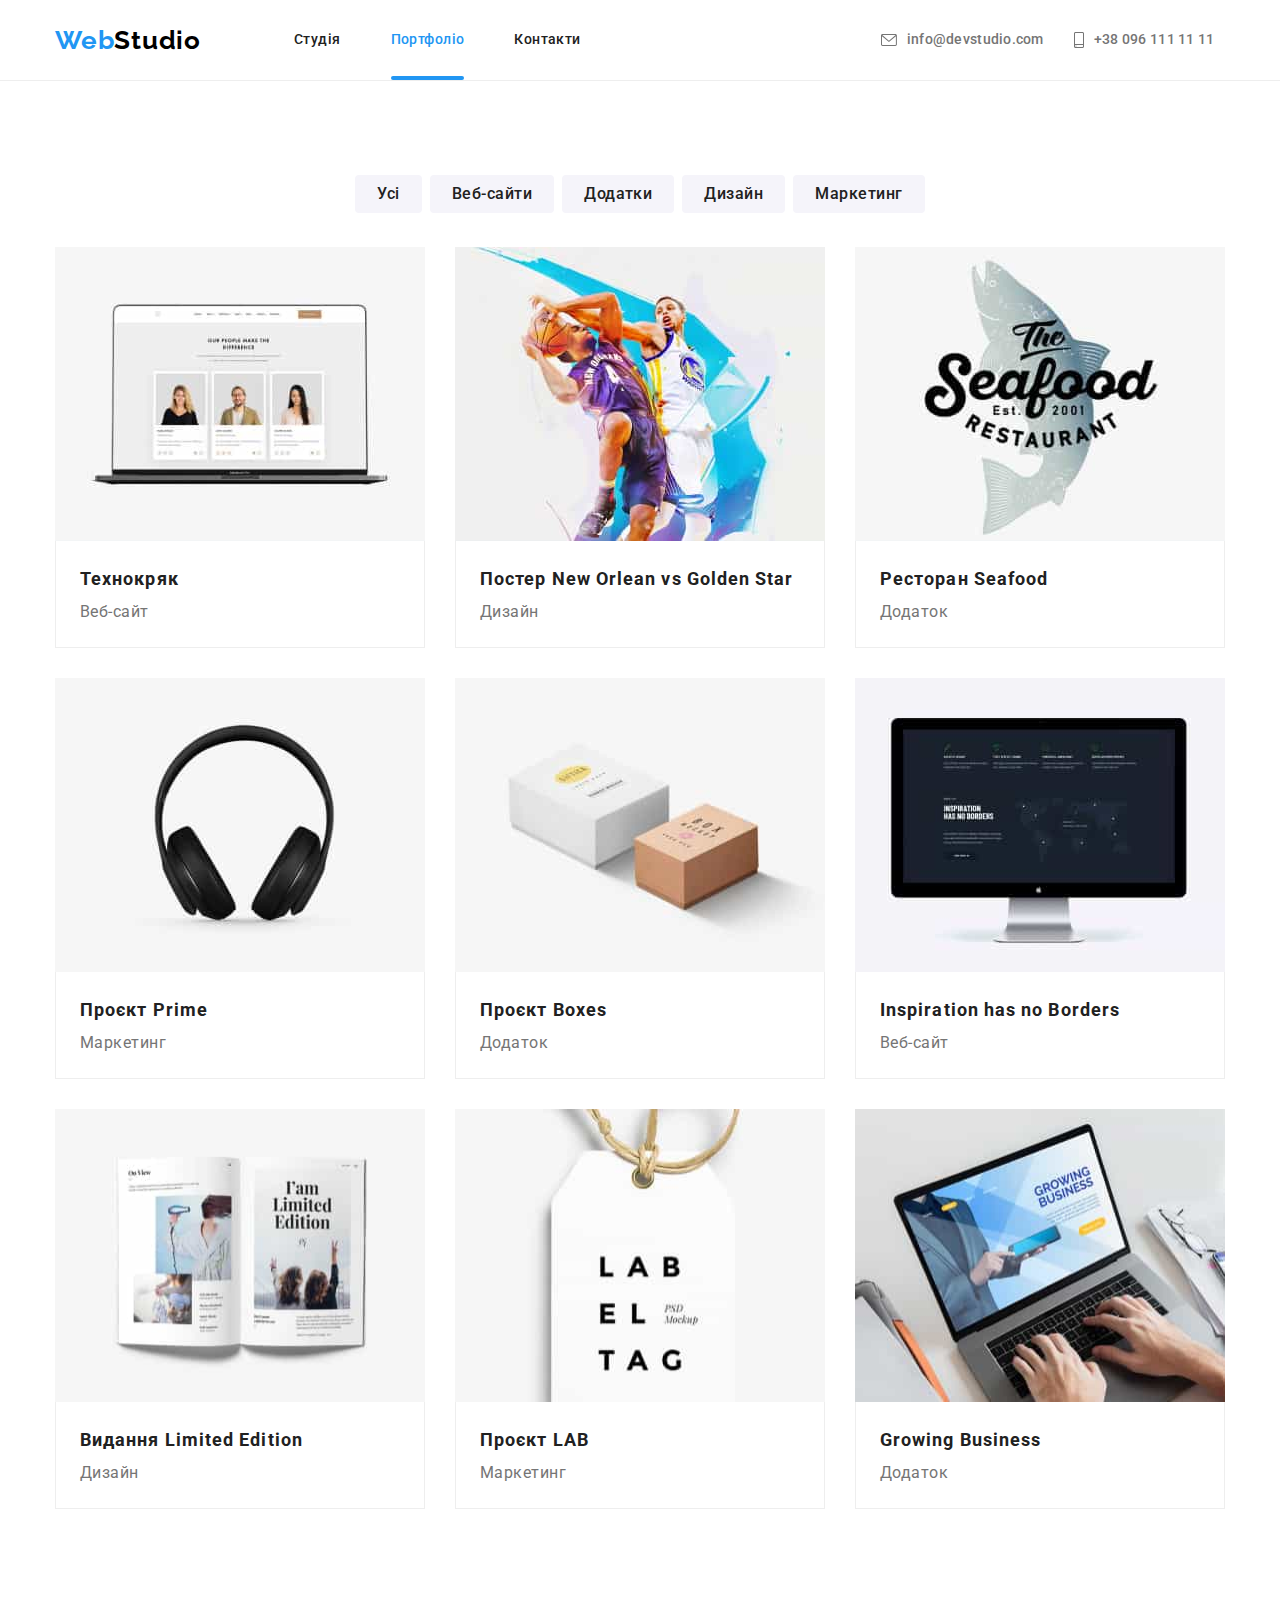
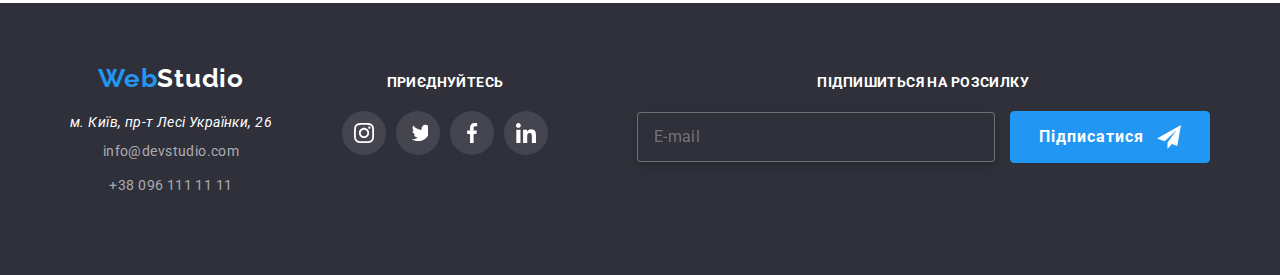
==== commit 3bd81a98: "DZ_8" ====
--- a/portfolio.html
+++ b/portfolio.html
@@ -20,15 +20,15 @@
                 <a href="./index.html" class="logo link">
                     <span class="accent">Web</span>Studio
                 </a>
-                <button type="button" class="nav__menu-btn" aria-expanded="false" aria-controls="nav_menu-container" data-menu-button>
+                <button type="button" class="menu-btn" aria-expanded="false" aria-controls="menu-container" data-menu-button>
                     <svg width="40" height="40" aria-label="перемикач меню">
                         <use href="./images/icons.svg#icon-menu_40" class="icon-menu"></use>
                         <use href="./images/icons.svg#icon-close_40" class="icon-close"></use>
                     </svg>
                 </button>
-                <div class="nav__menu-container" id="nav__menu-container is-open" data-menu>
+                <div class="menu-container" id="menu-container is-open" data-menu>
                     <ul class="nav__list list">
-                        <li class="nav__item"><a class="nav__link ink" href="./index.html">Студія</a></li>
+                        <li class="nav__item"><a class="nav__link link" href="./index.html">Студія</a></li>
                         <li class="nav__item"><a class="nav__link current link" href="./portfolio.html">Портфоліо</a></li>
                         <li class="nav__item"><a class="nav__link link" href="">Контакти</a></li>
                     </ul>
@@ -66,8 +66,6 @@
             </nav>
         </div>
     </header>
-
-
 
     <!--Main-->
     <main>
@@ -269,5 +267,6 @@
         </div> 
     </footer>
     <script src="./js/modal.js"></script>    
+    <script src="./js/menu.js"></script> 
 </body>
 </html>--- a/css/main.min.css
+++ b/css/main.min.css
@@ -1 +1 @@
-p,h1,h2,h3,h4,h5,h6{margin:0}ul,ol{margin:0}:root{--primary-text-color:#757575;--title-text-color:#212121;--accent-color:#2196F3;--primary-white-color:#ffffff;--background-color: #2F303A;--background-color_2: #F5F4FA;--border-color: #EEEEEE;--hover-color: #000000;--icon-color: #AFB1B8;--footer-soc-background-color: rgba(255, 255, 255, 0.1);--background-color-hero: #C4C4C4;--modal-icon-color: rgba(0, 0, 0, 0.1);--box-shadow-color: rgba(0, 0, 0, 0.12), 0px 1px 1px rgba(0, 0, 0, 0.14), 0px 2px 1px rgba(0, 0, 0, 0.2);--box-shadow-color-2: 0px 4px 4px rgba(0, 0, 0, 0.15);--portfolio-link-box-shadow-color: rgba(0, 0, 0, 0.12), 0px 4px 4px rgba(0, 0, 0, 0.06), 1px 4px 6px rgba(0, 0, 0, 0.16);--portfolio-btn-shadow-color: rgba(0, 0, 0, 0.1), 0px 1px 2px rgba(0, 0, 0, 0.08), 0px 2px 2px rgba(0, 0, 0, 0.12)}.line::after{position:absolute;content:"";width:100%;bottom:0;left:0;height:1px;border-radius:1px;transition:background-color 250ms cubic-bezier(0.4, 0, 0.2, 1)}.line:hover::after,.line:focus::after{background-color:var(--accent-color)}label.modal-politic__label,.modal-input__check,.footer-soc__link,.footer-soc__list,.client__link,.client__list,.team-soc__link,.team-soc__list,.contact__link,.nav,.nav-contact{display:flex;align-items:center}.logo{font-family:"Raleway",sans-serif;font-weight:700;font-size:26px;letter-spacing:.03em;color:var(--hover-color)}@media screen and (min-width: 768px){.logo{font-size:24px;line-height:1.17}}@media screen and (min-width: 1200px){.logo{font-size:26px;line-height:1.19}}body{font-family:"Roboto",sans-serif;font-size:14px;letter-spacing:.03em;color:var(--primary-text-color);background-color:var(--primary-white-color)}img{display:block;width:100%;height:auto}.link{text-decoration:none}.list{list-style:none;padding:0;margin:0}.accent{color:var(--accent-color)}.visually-hidden{position:absolute;width:1px;height:1px;margin:-1px;border:0;padding:0;white-space:nowrap;-webkit-clip-path:inset(100%);clip-path:inset(100%);clip:rect(0 0 0 0);overflow:hidden;opacity:0}.btn{display:inline-block;border-radius:4px;font-family:"Roboto",sans-serif;font-size:16px;text-align:center;border:none;cursor:pointer}.container{margin-left:auto;margin-right:auto;width:100%;padding-left:15px;padding-right:15px}@media screen and (min-width: 480px){.container{width:480px}}@media screen and (min-width: 768px){.container{width:768px}}@media screen and (min-width: 1200px){.container{width:1200px}}.box{position:relative;top:0;left:0;width:100%}.header{position:relative;border-bottom:1px solid var(--border-color)}.nav{justify-content:space-between}.nav__menu-btn{display:inline-block;margin-right:15px;margin-left:276px;padding:8px 12px;border:none;background-color:rgba(0,0,0,0)}@media screen and (min-width: 768px){.nav__menu-btn{display:none}}.nav__menu-btn .icon-close{display:none}.nav__menu-btn.is-open .icon-close{display:block}.nav__menu-btn.is-open .icon-menu{display:none}@media screen and (max-width: 767px){.nav__menu-container{display:none;position:absolute;top:100%;left:0;width:100%;background-color:var(--primary-white-color)}.nav__menu-container.is-open{display:block}}@media screen and (min-width: 768px){.nav__menu-container{display:flex}}@media screen and (min-width: 480px){.nav__list{display:block;padding-left:40px;margin-bottom:302px}}@media screen and (min-width: 768px){.nav__list{margin-bottom:0;padding-left:0;margin-left:87px;display:flex}}@media screen and (min-width: 1200px){.nav__list{margin-left:93px}}@media screen and (min-width: 480px){.nav__list .nav__item:not(:last-child){margin-botom:32px}}@media screen and (min-width: 768px){.nav__list .nav__item:not(:last-child){margin-left:0}}@media screen and (min-width: 480px){.nav__list .nav__item+.nav__item{margin-left:0}}@media screen and (min-width: 768px){.nav__list .nav__item+.nav__item{margin-left:50px}}@media screen and (min-width: 768px){.nav__list .nav__link{display:block;padding-top:32px;padding-bottom:32px}}.nav__list .nav__link:hover,.nav__list .nav__link:focus{color:var(--accent-color)}.nav__list .nav__link.current{color:var(--accent-color)}.nav__link{position:relative;color:var(--title-text-color);transition:color 250ms cubic-bezier(0.4, 0, 0.2, 1)}@media screen and (min-width: 480px){.nav__link{font-weight:500;font-size:40px;line-height:1.175}}@media screen and (min-width: 768px){.nav__link{font-weight:500;font-size:14px;line-height:1.14}}.nav__link .contact__link{letter-spacing:.02em}@media screen and (min-width: 1200px){.nav__link .contact__link{font-weight:500;line-height:1.14}}@media screen and (min-width: 480px){.contact__list{padding-left:40px}}@media screen and (min-width: 768px){.contact__list{display:block;padding-left:0;margin-left:97px;margin-top:21px}}@media screen and (min-width: 1200px){.contact__list{margin-top:0;margin-left:300px;display:flex}}@media screen and (min-width: 1200px){.contact__list .contact__item+.contact__item{margin-left:30px}}@media screen and (min-width: 480px){.contact__list .contact__item:not(:last-child){margin-bottom:32px}}@media screen and (min-width: 768px){.contact__list .contact__item:not(:last-child){margin-bottom:10px}}@media screen and (min-width: 1200px){.contact__list .contact__item:not(:last-child){margin-bottom:0}}.contact__link{color:var(--primary-text-color);transition:color 250ms cubic-bezier(0.4, 0, 0.2, 1)}@media screen and (min-width: 480px){.contact__link{font-weight:500;font-size:34px;line-height:1.18}}@media screen and (min-width: 768px){.contact__link{font-weight:500;font-size:12px;line-height:1.17;letter-spacing:.02em}}@media screen and (min-width: 1200px){.contact__link{width:100%;height:100%;justify-content:center;font-size:14px;line-height:1.14}}.contact__link:hover .contact-icon,.contact__link:focus .contact-icon{fill:var(--accent-color)}.contact__link:hover,.contact__link:focus{color:var(--accent-color)}@media screen and (min-width: 480px){.contact__link a[href="tel:+380961111111"]{color:var(--accent-color)}}@media screen and (min-width: 768px){.contact__link a[href="tel:+380961111111"]{color:var(--primary-text-color)}}.contact__icon{fill:currentColor;transition:fill 250ms cubic-bezier(0.4, 0, 0.2, 1)}@media screen and (max-width: 767px){.contact__icon{display:none}}@media screen and (min-width: 768px){.contact__icon{margin-right:10px}}.current::after{background-color:var(--accent-color);border-radius:2px}@media screen and (min-width: 1200px){.current::after{position:absolute;content:"";bottom:0;left:0;width:100%;height:4px}}@media screen and (min-width: 480px){.soc__list{display:flex;padding-left:40px;padding-bottom:48px;margin-top:64px}}@media screen and (min-width: 767px){.soc__list{display:none}}.soc__link{font-weight:500;font-size:18px;line-height:1.22;letter-spacing:.02em;color:var(--accent-color)}.soc__item:not(:last-child){margin-right:20px}.hero{text-align:center;margin-right:auto;margin-left:auto;background-image:linear-gradient(rgba(0, 0, 0, 0.25), rgba(0, 0, 0, 0.25)),url("../images/hero_img-min.jpg");background-repeat:no-repeat;background-size:cover;background-position:center;border:1px solid var(--hover-color);background-color:var(--background-color-hero)}@media screen and (min-width: 480px){.hero{padding-top:118px;padding-bottom:118px}}@media screen and (min-width: 1200px){.hero{padding-top:200px;padding-bottom:200px;max-width:1600px;height:600px}}.hero__title{display:block;margin-top:0;margin-bottom:30px;font-weight:900;letter-spacing:.06em;text-transform:uppercase;color:var(--primary-white-color)}@media screen and (min-width: 480px){.hero__title{font-size:26px;line-height:1.61}}@media screen and (min-width: 1200px){.hero__title{font-size:44px;line-height:1.36}}.hero__btn{font-weight:700;font-size:16px;line-height:1.88;letter-spacing:.06em;color:var(--primary-white-color);background:var(--accent-color);box-shadow:var(--box-shadow-color-2);transition:background-color 250ms cubic-bezier(0.4, 0, 0.2, 1)}.hero__btn:hover,.hero__btn:focus{background-color:var(--hover-color)}@media screen and (min-width: 480px){.hero__btn{padding:10px 24px}}@media screen and (min-width: 1200px){.hero__btn{padding:10px 32px}}@media screen and (min-width: 480px){.properties{padding-top:60px;padding-bottom:60px}}@media screen and (min-width: 768px){.properties{padding-top:60px;padding-bottom:60px}}@media screen and (min-width: 1200px){.properties{padding-top:94px;padding-bottom:94px}}.properties__list{display:flex;flex-wrap:wrap;margin-top:0;margin-bottom:0}@media screen and (min-width: 480px){.properties__list .properties__item{width:100%}}@media screen and (min-width: 768px){.properties__list .properties__item{width:calc((100% - 60px)/2)}}@media screen and (min-width: 1200px){.properties__list .properties__item{width:270px}}.properties__list>.properties__item::before{display:block;content:"";height:120px;background-repeat:no-repeat;background-position:center;background-color:var(--background-color_2);margin-bottom:30px}@media screen and (min-width: 768px){.properties__list .properties__item:nth-child(2n+1){margin-right:30px}}@media screen and (min-width: 1200px){.properties__list .properties__item:nth-child(2n+1){margin-right:0}}@media screen and (min-width: 1200px){.properties__list .properties__item+.properties__item{margin-left:30px}}.properties__title{margin-top:0;margin-bottom:10px;font-weight:700;font-size:14px;line-height:1.14;letter-spacing:.03em;text-transform:uppercase;color:var(--title-text-color)}.properties__text{margin-top:0;margin-bottom:0;line-height:1.71}@media screen and (min-width: 480px){.properties__text{margin-bottom:30px}}.icon-antena::before{background-image:url("../images/antenna.svg")}.icon-clock::before{background-image:url("../images/clock.svg")}.icon-diagram::before{background-image:url("../images/diagram.svg")}.icon-cosmo::before{background-image:url("../images/astronaut.svg")}.employment{margin:0;padding-bottom:94px;text-align:center}@media screen and (max-width: 1200px){.employment{display:none}}.employment__list{display:flex}.employment__list>.employment__item{width:calc((100% - 60px)/3);margin-top:0;margin-bottom:0;margin-right:30px}.employment__list>.employment__item:nth-child(3n){margin-right:0}.employment__title{margin-top:0;margin-bottom:50px;font-weight:700;font-size:36px;line-height:1.17;color:var(--title-text-color)}.image__label{position:absolute;bottom:0;padding-top:27px;padding-bottom:27px;width:100%;margin:0;font-weight:700;font-size:14px;line-height:1.14;text-align:center;letter-spacing:.03em;text-transform:uppercase;color:var(--primary-white-color);background:rgba(47,48,58,.8)}.team{text-align:center;background-color:var(--background-color_2)}@media screen and (min-width: 480px){.team{padding-top:60px;padding-bottom:60px}}@media screen and (min-width: 768px){.team{padding-top:60px;padding-bottom:60px}}@media screen and (min-width: 1200px){.team{padding-top:94px;padding-bottom:94px}}.team__title{margin-top:0;margin-bottom:50px;font-weight:700;font-size:36px;line-height:1.17;color:var(--title-text-color)}@media screen and (min-width: 768px){.team__list{display:flex;flex-wrap:wrap}}@media screen and (min-width: 1200px){.team__list>.team__item+.team__item{margin-left:30px}}.team__list>.team__item{background:var(--primary-white-color);box-shadow:0px 1px 3px var(--box-shadow-color);border-radius:0px 0px 4px 4px}@media screen and (min-width: 480px){.team__list>.team__item{width:100%}}@media screen and (min-width: 768px){.team__list>.team__item{width:calc((100% - 60px)/2)}}@media screen and (min-width: 1200px){.team__list>.team__item{width:270px}}@media screen and (min-width: 768px){.team__list>.team__item:nth-child(2n+1){margin-right:30px}}@media screen and (min-width: 1200px){.team__list>.team__item:nth-child(2n+1){margin-right:0}}@media screen and (min-width: 768px){.team__list>.team__item:nth-child(-n+2){margin-bottom:30px}}@media screen and (min-width: 1200px){.team__list>.team__item:nth-child(-n+2){margin-bottom:0}}.team__name{margin-top:30px;margin-bottom:10px}.team__name,.team__name .team__text{font-weight:500;font-size:16px;line-height:1.19;text-align:center;letter-spacing:.03em;color:var(--title-text-color)}.team__text{margin-top:0;margin-bottom:16px;color:var(--primary-text-color)}.team-soc__list{justify-content:center;margin-bottom:30px}@media screen and (min-width: 480px){.team-soc__list{padding-bottom:24px}}@media screen and (min-width: 768px){.team-soc__list{padding-bottom:0}}.team-soc__item{width:44px;height:44px}.team-soc__item:not(:last-child){margin-right:10px}.team-soc__link{width:100%;height:100%;background-color:var(--primary-white-color);border-radius:50%;justify-content:center;color:var(--icon-color);transition:background-color 250ms cubic-bezier(0.4, 0, 0.2, 1),color 250ms cubic-bezier(0.4, 0, 0.2, 1)}.team-soc__link:hover{background-color:var(--accent-color);fill:var(--primary-white-color)}.team-soc__link:hover .team__icon{fill:var(--primary-white-color)}.team__icon{fill:currentColor}.client{padding-top:60px;padding-bottom:60px;text-align:center;background-color:var(--primary-white-color)}@media screen and (min-width: 1200px){.client{padding-top:94px;padding-bottom:94px}}.client__title{margin-top:0;margin-bottom:50px;font-weight:700;font-size:36px;line-height:1.16;text-align:center;letter-spacing:.03em;color:var(--title-text-color)}.client__list{justify-content:center;margin-right:-30px;margin-bottom:-30px}@media screen and (min-width: 480px){.client__list{flex-wrap:wrap}}.client__item{margin-right:30px;margin-bottom:30px;height:92px}@media screen and (min-width: 480px){.client__item{width:calc((100% - 60px)/2)}}@media screen and (min-width: 768px){.client__item{width:calc((100% - 90px)/3)}}@media screen and (min-width: 1200px){.client__item{width:calc((100% - 180px)/6)}}@media screen and (min-width: 1200px){.client__item:not(:last-child){margin-right:30px}}.client__item .portfolio__item:nth-child(3n+1){margin-right:0}.client__item .portfolio__item:nth-last-child(n+4){margin-bottom:0}.client__link{width:100%;height:100%;justify-content:center;color:var(--icon-color);border:1px solid var(--icon-color);border-radius:4px;transition:border 250ms cubic-bezier(0.4, 0, 0.2, 1)}.client__link:hover,.client__link:focus{fill:var(--accent-color);border:1px solid var(--accent-color)}.client__link:hover .client__icon{fill:var(--accent-color)}.client__icon{fill:currentColor;transition:fill 250ms cubic-bezier(0.4, 0, 0.2, 1)}.portfolio{margin-top:0}@media screen and (min-width: 480px){.portfolio{padding-top:60px;padding-bottom:60px}}@media screen and (min-width: 768px){.portfolio{padding-top:60px;padding-bottom:60px}}@media screen and (min-width: 1200px){.portfolio{padding-top:94px;padding-bottom:94px}}.portfolio .portfolio__list{display:flex}@media screen and (min-width: 480px){.portfolio .portfolio__list{flex-wrap:wrap;width:326px;justify-content:start;margin-bottom:40px}}@media screen and (min-width: 768px){.portfolio .portfolio__list{flex-wrap:nowrap;width:100%;margin-bottom:34px;justify-content:center}}.portfolio .portfolio__list .portfolio__item+.portfolio__item{margin-left:8px}.portfolio__btn{padding:6px 22px;margin-top:0;font-weight:500;line-height:1.63;letter-spacing:.03em;color:var(--title-text-color);background:var(--background-color_2);border-radius:4px;transition:color 250ms cubic-bezier(0.4, 0, 0.2, 1),background-color 250ms cubic-bezier(0.4, 0, 0.2, 1),box-shadow 250ms cubic-bezier(0.4, 0, 0.2, 1)}.portfolio__btn:hover,.portfolio__btn:focus{color:var(--primary-white-color);background:var(--accent-color);box-shadow:0px 3px 1px var(--portfolio-btn-shadow-color)}.portfolio__link{display:block}.portfolio__link:hover,.portfolio__link:focus{box-shadow:0px 1px 1px var(--portfolio-link-box-shadow-color)}.portfolio__link:hover .portfolio-thumb__text{transform:translateY(0)}.portfolio-thumb{position:relative;overflow:hidden}.portfolio-thumb__text{position:absolute;top:0;margin:0;color:var(--primary-white-color);background-color:var(--accent-color);font-weight:400;font-size:18px;line-height:1.56;letter-spacing:.03em;text-align:center;padding:63px 24px;height:100%;transform:translateY(100%);transition:transform 250ms cubic-bezier(0.4, 0, 0.2, 1)}.portfolio-info{padding:20px 24px;background:var(--primary-white-color);border-right:1px solid var(--border-color);border-bottom:1px solid var(--border-color);border-left:1px solid var(--border-color)}.portfolio-info__title{margin:0;margin-bottom:4px;font-weight:700;font-size:18px;line-height:2;letter-spacing:.06em;color:var(--title-text-color)}.portfolio-info__text{margin:0;font-size:16px;line-height:1.86;letter-spacing:.03em;color:var(--primary-text-color)}.portfolio__img-list{display:flex;flex-wrap:wrap}.portfolio__img-list>.portfolio__item{width:calc((100% - 60px)/3);margin-right:30px;margin-bottom:30px;background:var(--primary-white-color)}.portfolio__img-list>.portfolio__item:nth-child(3n){margin-right:0}.portfolio__img-list>.portfolio__item:nth-last-child(-n+3){margin-bottom:0}.footer{padding-top:60px;padding-bottom:60px;margin-right:auto;margin-left:auto;background-color:var(--background-color)}@media screen and (min-width: 480px){.footer-block{text-align:center;padding-right:15px;padding-left:15px}}@media screen and (min-width: 768px){.footer-block{display:flex;align-items:baseline;flex-wrap:wrap;align-items:baseline;justify-content:center}}@media screen and (min-width: 1200px){.footer-block{display:flex;align-items:baseline}}.footer-contact__list .footer-contact__item:not(:last-of-type){margin-top:0;margin-bottom:10px}.footer-contact a[href="https://goo.gl/maps/PAnnSUerjHj3gwqy8"]{color:var(--primary-white-color)}@media screen and (min-width: 480px){.footer-contact{margin-bottom:60px}}@media screen and (min-width: 1200px){.footer-contact{margin-bottom:0px}}.footer-contact__link{font-style:normal;line-height:1.71;letter-spacing:.03em;color:rgba(255,255,255,.6);transition:color 250ms cubic-bezier(0.4, 0, 0.2, 1)}.footer-contact__link:hover,.footer-contact__link:focus{color:var(--accent-color)}.footer .add{color:var(--primary-white-color)}@media screen and (min-width: 480px){.footer-soc{margin-bottom:60px;margin-left:0}}@media screen and (min-width: 768px){.footer-soc{margin-left:165px}}@media screen and (min-width: 1200px){.footer-soc{margin-left:70px}}.footer-soc__text{margin-top:0;margin-bottom:20px;font-weight:700;font-size:14px;line-height:1.14;letter-spacing:.03em;text-transform:uppercase;color:var(--primary-white-color)}.footer-soc__list{justify-content:center}.footer-soc__item{width:44px;height:44px}.footer-soc__item:not(:last-child){margin-right:10px}.footer-soc__link{width:100%;height:100%;justify-content:center;background-color:var(--footer-soc-background-color);border-radius:50%;color:var(--primary-white-color);transition:background-color 250ms cubic-bezier(0.4, 0, 0.2, 1)}.footer-soc__link:hover{background-color:var(--accent-color)}.footer-soc__icon{fill:currentColor}.footer-form{display:block;align-items:center;margin:0}@media screen and (min-width: 480px){.footer-form{display:flex;flex-wrap:wrap;align-items:baseline;justify-content:center}}@media screen and (min-width: 768px){.footer-form{display:block;align-items:center}}@media screen and (min-width: 1200px){.footer-form{margin-left:auto}}.footer-form__text{margin-top:0;margin-bottom:20px;font-weight:700;font-size:14px;line-height:1.14;letter-spacing:.03em;text-transform:uppercase;color:var(--primary-white-color)}.footer-form__btn{position:relative;width:200px;font-weight:700;font-size:16px;line-height:1.88;margin-left:12px;padding:10px 28px;align-items:center;text-align:left;letter-spacing:.06em;color:var(--primary-white-color);background-color:var(--accent-color);transition:background-color 250ms cubic-bezier(0.4, 0, 0.2, 1);border:1px solid var(--accent-color)}.footer-form__btn:hover,.footer-form__btn:focus{background-color:var(--background-color);border:1px solid var(--accent-color)}.footer-form__input{height:50px;padding-left:16px;font-weight:400;font-size:16px;line-height:1.25;letter-spacing:.03em;color:rgba(255,255,255,.6);background-color:var(--background-color);border:1px solid rgba(255,255,255,.3);filter:drop-shadow(var(--box-shadow-color-2));border-radius:4px;transition:border-color 250ms cubic-bezier(0.4, 0, 0.2, 1)}@media screen and (min-width: 480px){.footer-form__input{margin-bottom:20px;width:450px}}@media screen and (min-width: 768px){.footer-form__input{display:block;width:450px}}@media screen and (min-width: 1200px){.footer-form__input{display:inline-flex;width:358px}}.footer-form__input:hover,.footer-form__input:focus{border-color:var(--accent-color)}.footer-form__icon{position:absolute;top:13px;right:28px;fill:currentColor}.logo--footer{display:inline-block;margin-top:0;margin-bottom:20px;color:var(--primary-white-color)}.backdrop{position:fixed;top:0;width:100%;height:100%;background-color:rgba(0,0,0,.2);transition:opacity 250ms cubic-bezier(0.4, 0, 0.2, 1),visibility 250ms cubic-bezier(0.4, 0, 0.2, 1)}.modal{position:absolute;top:50%;left:50%;transform:translate(-50%, -50%) scale(1) rotate(0);padding:40px;width:528px;min-height:581px;background-color:var(--primary-white-color);box-shadow:0px 1px 3px var(--box-shadow-color);border-radius:4px;transition:transform 250ms cubic-bezier(0.4, 0, 0.2, 1)}.backdrop.is-hidden .modal{transform:translate(-50%, -50%) scale(0) rotate(180deg)}.modal__close-button{position:absolute;border-radius:50%;width:30px;height:30px;top:8px;right:8px;padding:0;background-color:var(--primary-white-color);border:1px solid var(--modal-icon-color)}.modal__close-button:hover .modal__close-icon,.modal__close-button:focus .modal__close-icon{fill:var(--accent-color)}.modal__close-icon{padding:6px;width:100%;height:100%;align-items:center;justify-content:center;color:var(--hover-color);transition:border 250ms cubic-bezier(0.4, 0, 0.2, 1)}.modal__form-title{margin:0;margin-bottom:12px;text-align:center;font-weight:700;font-size:20px;line-height:1.15;text-align:center;letter-spacing:.03em;color:var(--title-text-color)}.modal__form-btn{display:flex;justify-content:center}.is-hidden{opacity:0;visibility:hidden;pointer-events:none}.input{width:100%;height:40px;padding:11px 12px;padding-left:42px;font-weight:400;font-size:12px;line-height:1.17;letter-spacing:.01em;color:rgba(25,7,7,.5);border:1px solid rgba(33,33,33,.2);border-radius:4px;transition:border 250ms cubic-bezier(0.4, 0, 0.2, 1);cursor:pointer}.input:hover,.input:focus{border-color:var(--accent-color);outline:rgba(0,0,0,0)}.input:hover+svg,.input:focus+svg{fill:var(--accent-color)}.modal-input{margin-bottom:10px}.modal-input label{display:block;margin-bottom:4px}.modal-input__field{position:relative}.modal-input__icon{position:absolute;top:50%;left:12px;transform:translateY(-50%);transition:fill 250ms cubic-bezier(0.4, 0, 0.2, 1)}.modal-input__politic{display:flex;justify-content:center;margin-bottom:30px}.modal-input__com{margin-bottom:20px}.modal-input__com label{display:block;margin-bottom:4px}.modal-input__label{font-weight:400;font-size:12px;line-height:1.17;letter-spacing:.01em;color:var(--primary-text-color)}.modal-input__comment{padding:12px 16px;width:100%;height:120px;resize:none}.modal-input__comment::-moz-placeholder{color:rgba(117,117,117,.5)}.modal-input__comment:-ms-input-placeholder{color:rgba(117,117,117,.5)}.modal-input__comment::placeholder{color:rgba(117,117,117,.5)}.modal-input__check{width:16px;height:16px;border:2px solid var(--primary-text-color);border-radius:2px;margin-right:7px;justify-content:center;cursor:pointer}.modal-input__check svg{fill:rgba(0,0,0,0)}.modal-input__check:checked+label>span{border:none;background-color:var(--accent-color)}.modal-input__check:checked+label>span svg{fill:var(--primary-white-color)}.modal-input__cklick{position:relative;margin-left:5px;color:var(--accent-color);text-decoration:none;transition:color 250ms cubic-bezier(0.4, 0, 0.2, 1)}.form__btn{display:block;width:200px;height:50px;font-weight:700;font-size:16px;line-height:1.88;letter-spacing:.06em;color:var(--primary-white-color);background-color:#2196f3;box-shadow:var(--box-shadow-color-2);border-radius:4px;transition:background-color 250ms cubic-bezier(0.4, 0, 0.2, 1)}.form__btn:hover,.form__btn:focus{background-color:var(--title-text-color)}/*# sourceMappingURL=main.min.css.map */+p,h1,h2,h3,h4,h5,h6{margin:0}ul,ol{margin:0}:root{--primary-text-color:#757575;--title-text-color:#212121;--accent-color:#2196F3;--primary-white-color:#ffffff;--background-color: #2F303A;--background-color_2: #F5F4FA;--border-color: #EEEEEE;--hover-color: #000000;--icon-color: #AFB1B8;--footer-soc-background-color: rgba(255, 255, 255, 0.1);--background-color-hero: #C4C4C4;--modal-icon-color: rgba(0, 0, 0, 0.1);--box-shadow-color: rgba(0, 0, 0, 0.12), 0px 1px 1px rgba(0, 0, 0, 0.14), 0px 2px 1px rgba(0, 0, 0, 0.2);--box-shadow-color-2: 0px 4px 4px rgba(0, 0, 0, 0.15);--portfolio-link-box-shadow-color: rgba(0, 0, 0, 0.12), 0px 4px 4px rgba(0, 0, 0, 0.06), 1px 4px 6px rgba(0, 0, 0, 0.16);--portfolio-btn-shadow-color: rgba(0, 0, 0, 0.1), 0px 1px 2px rgba(0, 0, 0, 0.08), 0px 2px 2px rgba(0, 0, 0, 0.12)}.line::after{position:absolute;content:"";width:100%;bottom:0;left:0;height:1px;border-radius:1px;transition:background-color 250ms cubic-bezier(0.4, 0, 0.2, 1)}.line:hover::after,.line:focus::after{background-color:var(--accent-color)}label.modal-politic__label,.modal-input__check,.footer-soc__link,.footer-soc__list,.client__link,.client__list,.team-soc__link,.team-soc__list,.contact__link,.nav,.nav-contact{display:flex;align-items:center}.logo{font-family:"Raleway",sans-serif;font-weight:700;font-size:26px;letter-spacing:.03em;color:var(--hover-color)}@media screen and (min-width: 768px){.logo{font-size:24px;line-height:1.17}}@media screen and (min-width: 1200px){.logo{font-size:26px;line-height:1.19}}.menu-btn{display:inline-block;margin-right:15px;margin-left:276px;padding:8px 12px;border:none;background-color:rgba(0,0,0,0)}@media screen and (min-width: 768px){.menu-btn{display:none}}.menu-btn .icon-close{display:none}.menu-btn.is-open .icon-close{display:block}.menu-btn.is-open .icon-menu{display:none}@media screen and (max-width: 767px){.menu-container{display:none;position:absolute;top:100%;left:0;width:100%;background-color:var(--primary-white-color)}.menu-container.is-open{display:block}}@media screen and (min-width: 768px){.menu-container{display:flex}}body{font-family:"Roboto",sans-serif;font-size:14px;letter-spacing:.03em;color:var(--primary-text-color);background-color:var(--primary-white-color)}img{display:block;width:100%;height:auto}.link{text-decoration:none}.list{list-style:none;padding:0;margin:0}.accent{color:var(--accent-color)}.visually-hidden{position:absolute;width:1px;height:1px;margin:-1px;border:0;padding:0;white-space:nowrap;-webkit-clip-path:inset(100%);clip-path:inset(100%);clip:rect(0 0 0 0);overflow:hidden;opacity:0}.btn{display:inline-block;border-radius:4px;font-family:"Roboto",sans-serif;font-size:16px;text-align:center;border:none;cursor:pointer}.container{margin-left:auto;margin-right:auto;width:100%;padding-left:15px;padding-right:15px}@media screen and (min-width: 480px){.container{width:480px}}@media screen and (min-width: 768px){.container{width:768px}}@media screen and (min-width: 1200px){.container{width:1200px}}.box{position:relative;top:0;left:0;width:100%}.header{position:relative;border-bottom:1px solid var(--border-color)}.nav{justify-content:space-between}@media screen and (min-width: 480px){.nav__list{display:block;padding-left:40px;margin-bottom:302px}}@media screen and (min-width: 768px){.nav__list{margin-bottom:0;padding-left:0;margin-left:87px;display:flex}}@media screen and (min-width: 1200px){.nav__list{margin-left:93px}}@media screen and (min-width: 480px){.nav__list .nav__item:not(:last-child){margin-botom:32px}}@media screen and (min-width: 768px){.nav__list .nav__item:not(:last-child){margin-left:0}}@media screen and (min-width: 480px){.nav__list .nav__item+.nav__item{margin-left:0}}@media screen and (min-width: 768px){.nav__list .nav__item+.nav__item{margin-left:50px}}@media screen and (min-width: 768px){.nav__list .nav__link{display:block;padding-top:32px;padding-bottom:32px}}.nav__list .nav__link:hover,.nav__list .nav__link:focus{color:var(--accent-color)}.nav__list .nav__link.current{color:var(--accent-color)}.nav__link{position:relative;color:var(--title-text-color);transition:color 250ms cubic-bezier(0.4, 0, 0.2, 1)}@media screen and (min-width: 480px){.nav__link{font-weight:500;font-size:40px;line-height:1.175}}@media screen and (min-width: 768px){.nav__link{font-weight:500;font-size:14px;line-height:1.14}}.nav__link .contact__link{letter-spacing:.02em}@media screen and (min-width: 1200px){.nav__link .contact__link{font-weight:500;line-height:1.14}}@media screen and (min-width: 480px){.contact__list{padding-left:40px}}@media screen and (min-width: 768px){.contact__list{display:block;padding-left:0;margin-left:97px;margin-top:21px}}@media screen and (min-width: 1200px){.contact__list{margin-top:0;margin-left:300px;display:flex}}@media screen and (min-width: 1200px){.contact__list .contact__item+.contact__item{margin-left:30px}}@media screen and (min-width: 480px){.contact__list .contact__item:not(:last-child){margin-bottom:32px}}@media screen and (min-width: 768px){.contact__list .contact__item:not(:last-child){margin-bottom:10px}}@media screen and (min-width: 1200px){.contact__list .contact__item:not(:last-child){margin-bottom:0}}.contact__link{color:var(--primary-text-color);transition:color 250ms cubic-bezier(0.4, 0, 0.2, 1)}@media screen and (min-width: 480px){.contact__link{font-weight:500;font-size:34px;line-height:1.18}}@media screen and (min-width: 768px){.contact__link{font-weight:500;font-size:12px;line-height:1.17;letter-spacing:.02em}}@media screen and (min-width: 1200px){.contact__link{width:100%;height:100%;justify-content:center;font-size:14px;line-height:1.14}}.contact__link:hover .contact-icon,.contact__link:focus .contact-icon{fill:var(--accent-color)}.contact__link:hover,.contact__link:focus{color:var(--accent-color)}@media screen and (min-width: 480px){.contact__link a[href="tel:+380961111111"]{color:var(--accent-color)}}@media screen and (min-width: 768px){.contact__link a[href="tel:+380961111111"]{color:var(--primary-text-color)}}.contact__icon{fill:currentColor;transition:fill 250ms cubic-bezier(0.4, 0, 0.2, 1)}@media screen and (max-width: 767px){.contact__icon{display:none}}@media screen and (min-width: 768px){.contact__icon{margin-right:10px}}.current::after{background-color:var(--accent-color);border-radius:2px}@media screen and (min-width: 1200px){.current::after{position:absolute;content:"";bottom:0;left:0;width:100%;height:4px}}@media screen and (min-width: 480px){.soc__list{display:flex;padding-left:40px;padding-bottom:48px;margin-top:64px}}@media screen and (min-width: 767px){.soc__list{display:none}}.soc__link{font-weight:500;font-size:18px;line-height:1.22;letter-spacing:.02em;color:var(--accent-color)}.soc__item:not(:last-child){margin-right:20px}.hero{text-align:center;margin-right:auto;margin-left:auto;background-image:linear-gradient(rgba(0, 0, 0, 0.25), rgba(0, 0, 0, 0.25)),url("../images/hero_img-min.jpg");background-repeat:no-repeat;background-size:cover;background-position:center;border:1px solid var(--hover-color);background-color:var(--background-color-hero)}@media screen and (min-width: 480px){.hero{padding-top:118px;padding-bottom:118px}}@media screen and (min-width: 1200px){.hero{padding-top:200px;padding-bottom:200px;max-width:1600px;height:600px}}.hero__title{display:block;margin-top:0;margin-bottom:30px;font-weight:900;letter-spacing:.06em;text-transform:uppercase;color:var(--primary-white-color)}@media screen and (min-width: 480px){.hero__title{font-size:26px;line-height:1.61}}@media screen and (min-width: 1200px){.hero__title{font-size:44px;line-height:1.36}}.hero__btn{font-weight:700;font-size:16px;line-height:1.88;letter-spacing:.06em;color:var(--primary-white-color);background:var(--accent-color);box-shadow:var(--box-shadow-color-2);transition:background-color 250ms cubic-bezier(0.4, 0, 0.2, 1)}.hero__btn:hover,.hero__btn:focus{background-color:var(--hover-color)}@media screen and (min-width: 480px){.hero__btn{padding:10px 24px}}@media screen and (min-width: 1200px){.hero__btn{padding:10px 32px}}@media screen and (min-width: 480px){.properties{padding-top:60px;padding-bottom:60px}}@media screen and (min-width: 768px){.properties{padding-top:60px;padding-bottom:60px}}@media screen and (min-width: 1200px){.properties{padding-top:94px;padding-bottom:94px}}.properties__list{display:flex;flex-wrap:wrap;margin-top:0;margin-bottom:0}@media screen and (min-width: 480px){.properties__list .properties__item{width:100%}}@media screen and (min-width: 768px){.properties__list .properties__item{width:calc((100% - 90px)/2)}}@media screen and (min-width: 1200px){.properties__list .properties__item{width:270px}}.properties__list>.properties__item::before{display:block;content:"";height:120px;background-repeat:no-repeat;background-position:center;background-color:var(--background-color_2);margin-bottom:30px}@media screen and (min-width: 768px){.properties__list .properties__item:nth-child(2n+1){margin-right:30px}}@media screen and (min-width: 1200px){.properties__list .properties__item:nth-child(2n+1){margin-right:0}}@media screen and (min-width: 1200px){.properties__list .properties__item+.properties__item{margin-left:30px}}.properties__title{margin-top:0;margin-bottom:10px;font-weight:700;font-size:14px;line-height:1.14;letter-spacing:.03em;text-transform:uppercase;color:var(--title-text-color)}.properties__text{margin-top:0;margin-bottom:0;line-height:1.71}@media screen and (min-width: 480px){.properties__text{margin-bottom:30px}}.icon-antena::before{background-image:url("../images/antenna.svg")}.icon-clock::before{background-image:url("../images/clock.svg")}.icon-diagram::before{background-image:url("../images/diagram.svg")}.icon-cosmo::before{background-image:url("../images/astronaut.svg")}.employment{margin:0;padding-bottom:94px;text-align:center}@media screen and (max-width: 1200px){.employment{display:none}}.employment__list{display:flex}.employment__list>.employment__item{width:calc((100% - 60px)/3);margin-top:0;margin-bottom:0;margin-right:30px}.employment__list>.employment__item:nth-child(3n){margin-right:0}.employment__title{margin-top:0;margin-bottom:50px;font-weight:700;font-size:36px;line-height:1.17;color:var(--title-text-color)}.image__label{position:absolute;bottom:0;padding-top:27px;padding-bottom:27px;width:100%;margin:0;font-weight:700;font-size:14px;line-height:1.14;text-align:center;letter-spacing:.03em;text-transform:uppercase;color:var(--primary-white-color);background:rgba(47,48,58,.8)}.team{text-align:center;background-color:var(--background-color_2)}@media screen and (min-width: 480px){.team{padding-top:60px;padding-bottom:60px}}@media screen and (min-width: 768px){.team{padding-top:60px;padding-bottom:60px}}@media screen and (min-width: 1200px){.team{padding-top:94px;padding-bottom:94px}}.team__title{margin-top:0;margin-bottom:50px;font-weight:700;font-size:36px;line-height:1.17;color:var(--title-text-color)}@media screen and (min-width: 768px){.team__list{display:flex;flex-wrap:wrap}}@media screen and (min-width: 1200px){.team__list>.team__item+.team__item{margin-left:30px}}.team__list>.team__item{background:var(--primary-white-color);box-shadow:0px 1px 3px var(--box-shadow-color);border-radius:0px 0px 4px 4px}@media screen and (min-width: 480px){.team__list>.team__item{width:100%}}@media screen and (min-width: 768px){.team__list>.team__item{width:calc((100% - 60px)/2)}}@media screen and (min-width: 1200px){.team__list>.team__item{width:270px}}@media screen and (min-width: 768px){.team__list>.team__item:nth-child(2n+1){margin-right:30px}}@media screen and (min-width: 1200px){.team__list>.team__item:nth-child(2n+1){margin-right:0}}@media screen and (min-width: 768px){.team__list>.team__item:nth-child(-n+2){margin-bottom:30px}}@media screen and (min-width: 1200px){.team__list>.team__item:nth-child(-n+2){margin-bottom:0}}.team__name{margin-top:30px;margin-bottom:10px}.team__name,.team__name .team__text{font-weight:500;font-size:16px;line-height:1.19;text-align:center;letter-spacing:.03em;color:var(--title-text-color)}.team__text{margin-top:0;margin-bottom:16px;color:var(--primary-text-color)}.team-soc__list{justify-content:center;margin-bottom:30px}@media screen and (min-width: 480px){.team-soc__list{padding-bottom:24px}}@media screen and (min-width: 768px){.team-soc__list{padding-bottom:0}}.team-soc__item{width:44px;height:44px}.team-soc__item:not(:last-child){margin-right:10px}.team-soc__link{width:100%;height:100%;background-color:var(--primary-white-color);border-radius:50%;justify-content:center;color:var(--icon-color);transition:background-color 250ms cubic-bezier(0.4, 0, 0.2, 1),color 250ms cubic-bezier(0.4, 0, 0.2, 1)}.team-soc__link:hover{background-color:var(--accent-color);fill:var(--primary-white-color)}.team-soc__link:hover .team__icon{fill:var(--primary-white-color)}.team__icon{fill:currentColor}.client{padding-top:60px;padding-bottom:60px;text-align:center;background-color:var(--primary-white-color)}@media screen and (min-width: 1200px){.client{padding-top:94px;padding-bottom:94px}}.client__title{margin-top:0;margin-bottom:50px;font-weight:700;font-size:36px;line-height:1.16;text-align:center;letter-spacing:.03em;color:var(--title-text-color)}.client__list{justify-content:center;margin-right:-30px;margin-bottom:-30px}@media screen and (min-width: 480px){.client__list{flex-wrap:wrap}}.client__item{margin-right:30px;margin-bottom:30px;height:92px}@media screen and (min-width: 480px){.client__item{width:calc((100% - 60px)/2)}}@media screen and (min-width: 768px){.client__item{width:calc((100% - 90px)/3)}}@media screen and (min-width: 1200px){.client__item{width:calc((100% - 180px)/6)}}@media screen and (min-width: 1200px){.client__item:not(:last-child){margin-right:30px}}.client__item .portfolio__item:nth-child(3n+1){margin-right:0}.client__item .portfolio__item:nth-last-child(n+4){margin-bottom:0}.client__link{width:100%;height:100%;justify-content:center;color:var(--icon-color);border:1px solid var(--icon-color);border-radius:4px;transition:border 250ms cubic-bezier(0.4, 0, 0.2, 1)}.client__link:hover,.client__link:focus{fill:var(--accent-color);border:1px solid var(--accent-color)}.client__link:hover .client__icon{fill:var(--accent-color)}.client__icon{fill:currentColor;transition:fill 250ms cubic-bezier(0.4, 0, 0.2, 1)}@media screen and (min-width: 480px){.portfolio{padding-top:60px;padding-bottom:60px}}@media screen and (min-width: 768px){.portfolio{padding-top:60px;padding-bottom:60px}}@media screen and (min-width: 1200px){.portfolio{padding-top:94px;padding-bottom:94px}}.portfolio__list{display:flex}@media screen and (min-width: 480px){.portfolio__list{flex-wrap:wrap;width:336px;margin-bottom:40px}}@media screen and (min-width: 768px){.portfolio__list{flex-wrap:nowrap;width:100%;margin-bottom:34px;justify-content:center}}@media screen and (min-width: 768px){.portfolio__list .portfolio__item+.portfolio__item{margin-left:8px}}@media screen and (min-width: 480px){.portfolio__list .portfolio__item :not(:nth-child(3)){margin-right:8px}}@media screen and (min-width: 768px){.portfolio__list .portfolio__item :not(:nth-child(3)){margin-right:0}}@media screen and (min-width: 480px){.portfolio__list .portfolio__item:nth-child(-n+3){margin-bottom:15px}}@media screen and (min-width: 768px){.portfolio__list .portfolio__item:nth-child(-n+3){margin-bottom:0}}.portfolio__btn{padding:6px 22px;margin-top:0;font-weight:500;line-height:1.63;letter-spacing:.03em;color:var(--title-text-color);background:var(--background-color_2);border-radius:4px;transition:color 250ms cubic-bezier(0.4, 0, 0.2, 1),background-color 250ms cubic-bezier(0.4, 0, 0.2, 1),box-shadow 250ms cubic-bezier(0.4, 0, 0.2, 1)}.portfolio__btn:hover,.portfolio__btn:focus{color:var(--primary-white-color);background:var(--accent-color);box-shadow:0px 3px 1px var(--portfolio-btn-shadow-color)}.portfolio__img-list{display:flex;flex-wrap:wrap;margin:0}.portfolio__img-list>.portfolio__item{background:var(--primary-white-color)}@media screen and (min-width: 480px){.portfolio__img-list>.portfolio__item{width:100%;margin-bottom:30px}}@media screen and (min-width: 768px){.portfolio__img-list>.portfolio__item{width:calc((100% - 30px)/2)}}@media screen and (min-width: 1200px){.portfolio__img-list>.portfolio__item{width:calc((100% - 60px)/3);margin-right:30px;margin-bottom:30px}}@media screen and (min-width: 768px){.portfolio__img-list>.portfolio__item:nth-child(2n+1){margin-right:30px}}@media screen and (min-width: 1200px){.portfolio__img-list>.portfolio__item:nth-child(3n){margin-right:0}}@media screen and (min-width: 1200px){.portfolio__img-list>.portfolio__item:nth-last-child(-n+3){margin-bottom:0}}.portfolio__link{display:block}.portfolio__link:hover,.portfolio__link:focus{box-shadow:0px 1px 1px var(--portfolio-link-box-shadow-color)}.portfolio__link:hover .portfolio-thumb__text{transform:translateY(0)}.portfolio-thumb{position:relative;overflow:hidden}.portfolio-thumb__text{position:absolute;top:0;margin:0;color:var(--primary-white-color);background-color:var(--accent-color);font-weight:400;font-size:18px;line-height:1.56;letter-spacing:.03em;text-align:center;padding:63px 24px;height:100%;transform:translateY(100%);transition:transform 250ms cubic-bezier(0.4, 0, 0.2, 1)}.portfolio-info{padding:20px 24px;background:var(--primary-white-color);border-right:1px solid var(--border-color);border-bottom:1px solid var(--border-color);border-left:1px solid var(--border-color)}.portfolio-info__title{font-weight:700;font-size:18px;line-height:2;letter-spacing:.06em;color:var(--title-text-color)}.portfolio-info__text{margin:0;font-size:16px;line-height:1.86;letter-spacing:.03em;color:var(--primary-text-color)}@media screen and (min-width: 768px){.portfolio__item:first-child .portfolio-info{padding-bottom:56px}}@media screen and (min-width: 1200px){.portfolio__item:first-child .portfolio-info{padding-bottom:20px}}.footer{padding-top:60px;padding-bottom:60px;margin-right:auto;margin-left:auto;background-color:var(--background-color)}@media screen and (min-width: 480px){.footer-block{text-align:center;padding-right:15px;padding-left:15px}}@media screen and (min-width: 768px){.footer-block{display:flex;align-items:baseline;flex-wrap:wrap;align-items:baseline;justify-content:center}}@media screen and (min-width: 1200px){.footer-block{display:flex;align-items:baseline}}.footer-contact__list .footer-contact__item:not(:last-of-type){margin-top:0;margin-bottom:10px}.footer-contact a[href="https://goo.gl/maps/PAnnSUerjHj3gwqy8"]{color:var(--primary-white-color)}@media screen and (min-width: 480px){.footer-contact{margin-bottom:60px}}@media screen and (min-width: 1200px){.footer-contact{margin-bottom:0px}}.footer-contact__link{font-style:normal;line-height:1.71;letter-spacing:.03em;color:rgba(255,255,255,.6);transition:color 250ms cubic-bezier(0.4, 0, 0.2, 1)}.footer-contact__link:hover,.footer-contact__link:focus{color:var(--accent-color)}.footer .add{color:var(--primary-white-color)}@media screen and (min-width: 480px){.footer-soc{margin-bottom:60px;margin-left:0}}@media screen and (min-width: 768px){.footer-soc{margin-left:165px}}@media screen and (min-width: 1200px){.footer-soc{margin-left:70px}}.footer-soc__text{margin-top:0;margin-bottom:20px;font-weight:700;font-size:14px;line-height:1.14;letter-spacing:.03em;text-transform:uppercase;color:var(--primary-white-color)}.footer-soc__list{justify-content:center}.footer-soc__item{width:44px;height:44px}.footer-soc__item:not(:last-child){margin-right:10px}.footer-soc__link{width:100%;height:100%;justify-content:center;background-color:var(--footer-soc-background-color);border-radius:50%;color:var(--primary-white-color);transition:background-color 250ms cubic-bezier(0.4, 0, 0.2, 1)}.footer-soc__link:hover{background-color:var(--accent-color)}.footer-soc__icon{fill:currentColor}.footer-form{display:block;align-items:center;margin:0}@media screen and (min-width: 480px){.footer-form{display:flex;flex-wrap:wrap;align-items:baseline;justify-content:center}}@media screen and (min-width: 768px){.footer-form{display:block;align-items:center}}@media screen and (min-width: 1200px){.footer-form{margin-left:auto}}.footer-form__text{margin-top:0;margin-bottom:20px;font-weight:700;font-size:14px;line-height:1.14;letter-spacing:.03em;text-transform:uppercase;color:var(--primary-white-color)}.footer-form__btn{position:relative;width:200px;font-weight:700;font-size:16px;line-height:1.88;margin-left:12px;padding:10px 28px;align-items:center;text-align:left;letter-spacing:.06em;color:var(--primary-white-color);background-color:var(--accent-color);transition:background-color 250ms cubic-bezier(0.4, 0, 0.2, 1);border:1px solid var(--accent-color)}.footer-form__btn:hover,.footer-form__btn:focus{background-color:var(--background-color);border:1px solid var(--accent-color)}.footer-form__input{height:50px;padding-left:16px;font-weight:400;font-size:16px;line-height:1.25;letter-spacing:.03em;color:rgba(255,255,255,.6);background-color:var(--background-color);border:1px solid rgba(255,255,255,.3);filter:drop-shadow(var(--box-shadow-color-2));border-radius:4px;transition:border-color 250ms cubic-bezier(0.4, 0, 0.2, 1)}@media screen and (min-width: 480px){.footer-form__input{margin-bottom:20px;width:450px}}@media screen and (min-width: 768px){.footer-form__input{display:block;width:450px}}@media screen and (min-width: 1200px){.footer-form__input{display:inline-flex;width:358px}}.footer-form__input:hover,.footer-form__input:focus{border-color:var(--accent-color)}.footer-form__icon{position:absolute;top:13px;right:28px;fill:currentColor}.logo--footer{display:inline-block;margin-top:0;margin-bottom:20px;color:var(--primary-white-color)}.backdrop{position:fixed;top:0;width:100%;height:100%;background-color:rgba(0,0,0,.2);transition:opacity 250ms cubic-bezier(0.4, 0, 0.2, 1),visibility 250ms cubic-bezier(0.4, 0, 0.2, 1)}.modal{position:absolute;top:50%;left:50%;transform:translate(-50%, -50%) scale(1) rotate(0);padding:40px;width:528px;min-height:581px;background-color:var(--primary-white-color);box-shadow:0px 1px 3px var(--box-shadow-color);border-radius:4px;transition:transform 250ms cubic-bezier(0.4, 0, 0.2, 1)}.backdrop.is-hidden .modal{transform:translate(-50%, -50%) scale(0) rotate(180deg)}.modal__close-button{position:absolute;border-radius:50%;width:30px;height:30px;top:8px;right:8px;padding:0;background-color:var(--primary-white-color);border:1px solid var(--modal-icon-color)}.modal__close-button:hover .modal__close-icon,.modal__close-button:focus .modal__close-icon{fill:var(--accent-color)}.modal__close-icon{padding:6px;width:100%;height:100%;align-items:center;justify-content:center;color:var(--hover-color);transition:border 250ms cubic-bezier(0.4, 0, 0.2, 1)}.modal__form-title{margin:0;margin-bottom:12px;text-align:center;font-weight:700;font-size:20px;line-height:1.15;text-align:center;letter-spacing:.03em;color:var(--title-text-color)}.modal__form-btn{display:flex;justify-content:center}.is-hidden{opacity:0;visibility:hidden;pointer-events:none}.input{width:100%;height:40px;padding:11px 12px;padding-left:42px;font-weight:400;font-size:12px;line-height:1.17;letter-spacing:.01em;color:rgba(25,7,7,.5);border:1px solid rgba(33,33,33,.2);border-radius:4px;transition:border 250ms cubic-bezier(0.4, 0, 0.2, 1);cursor:pointer}.input:hover,.input:focus{border-color:var(--accent-color);outline:rgba(0,0,0,0)}.input:hover+svg,.input:focus+svg{fill:var(--accent-color)}.modal-input{margin-bottom:10px}.modal-input label{display:block;margin-bottom:4px}.modal-input__field{position:relative}.modal-input__icon{position:absolute;top:50%;left:12px;transform:translateY(-50%);transition:fill 250ms cubic-bezier(0.4, 0, 0.2, 1)}.modal-input__politic{display:flex;justify-content:center;margin-bottom:30px}.modal-input__com{margin-bottom:20px}.modal-input__com label{display:block;margin-bottom:4px}.modal-input__label{font-weight:400;font-size:12px;line-height:1.17;letter-spacing:.01em;color:var(--primary-text-color)}.modal-input__comment{padding:12px 16px;width:100%;height:120px;resize:none}.modal-input__comment::-moz-placeholder{color:rgba(117,117,117,.5)}.modal-input__comment:-ms-input-placeholder{color:rgba(117,117,117,.5)}.modal-input__comment::placeholder{color:rgba(117,117,117,.5)}.modal-input__check{width:16px;height:16px;border:2px solid var(--primary-text-color);border-radius:2px;margin-right:7px;justify-content:center;cursor:pointer}.modal-input__check svg{fill:rgba(0,0,0,0)}.modal-input__check:checked+label>span{border:none;background-color:var(--accent-color)}.modal-input__check:checked+label>span svg{fill:var(--primary-white-color)}.modal-input__cklick{position:relative;margin-left:5px;color:var(--accent-color);text-decoration:none;transition:color 250ms cubic-bezier(0.4, 0, 0.2, 1)}.form__btn{display:block;width:200px;height:50px;font-weight:700;font-size:16px;line-height:1.88;letter-spacing:.06em;color:var(--primary-white-color);background-color:#2196f3;box-shadow:var(--box-shadow-color-2);border-radius:4px;transition:background-color 250ms cubic-bezier(0.4, 0, 0.2, 1)}.form__btn:hover,.form__btn:focus{background-color:var(--title-text-color)}/*# sourceMappingURL=main.min.css.map */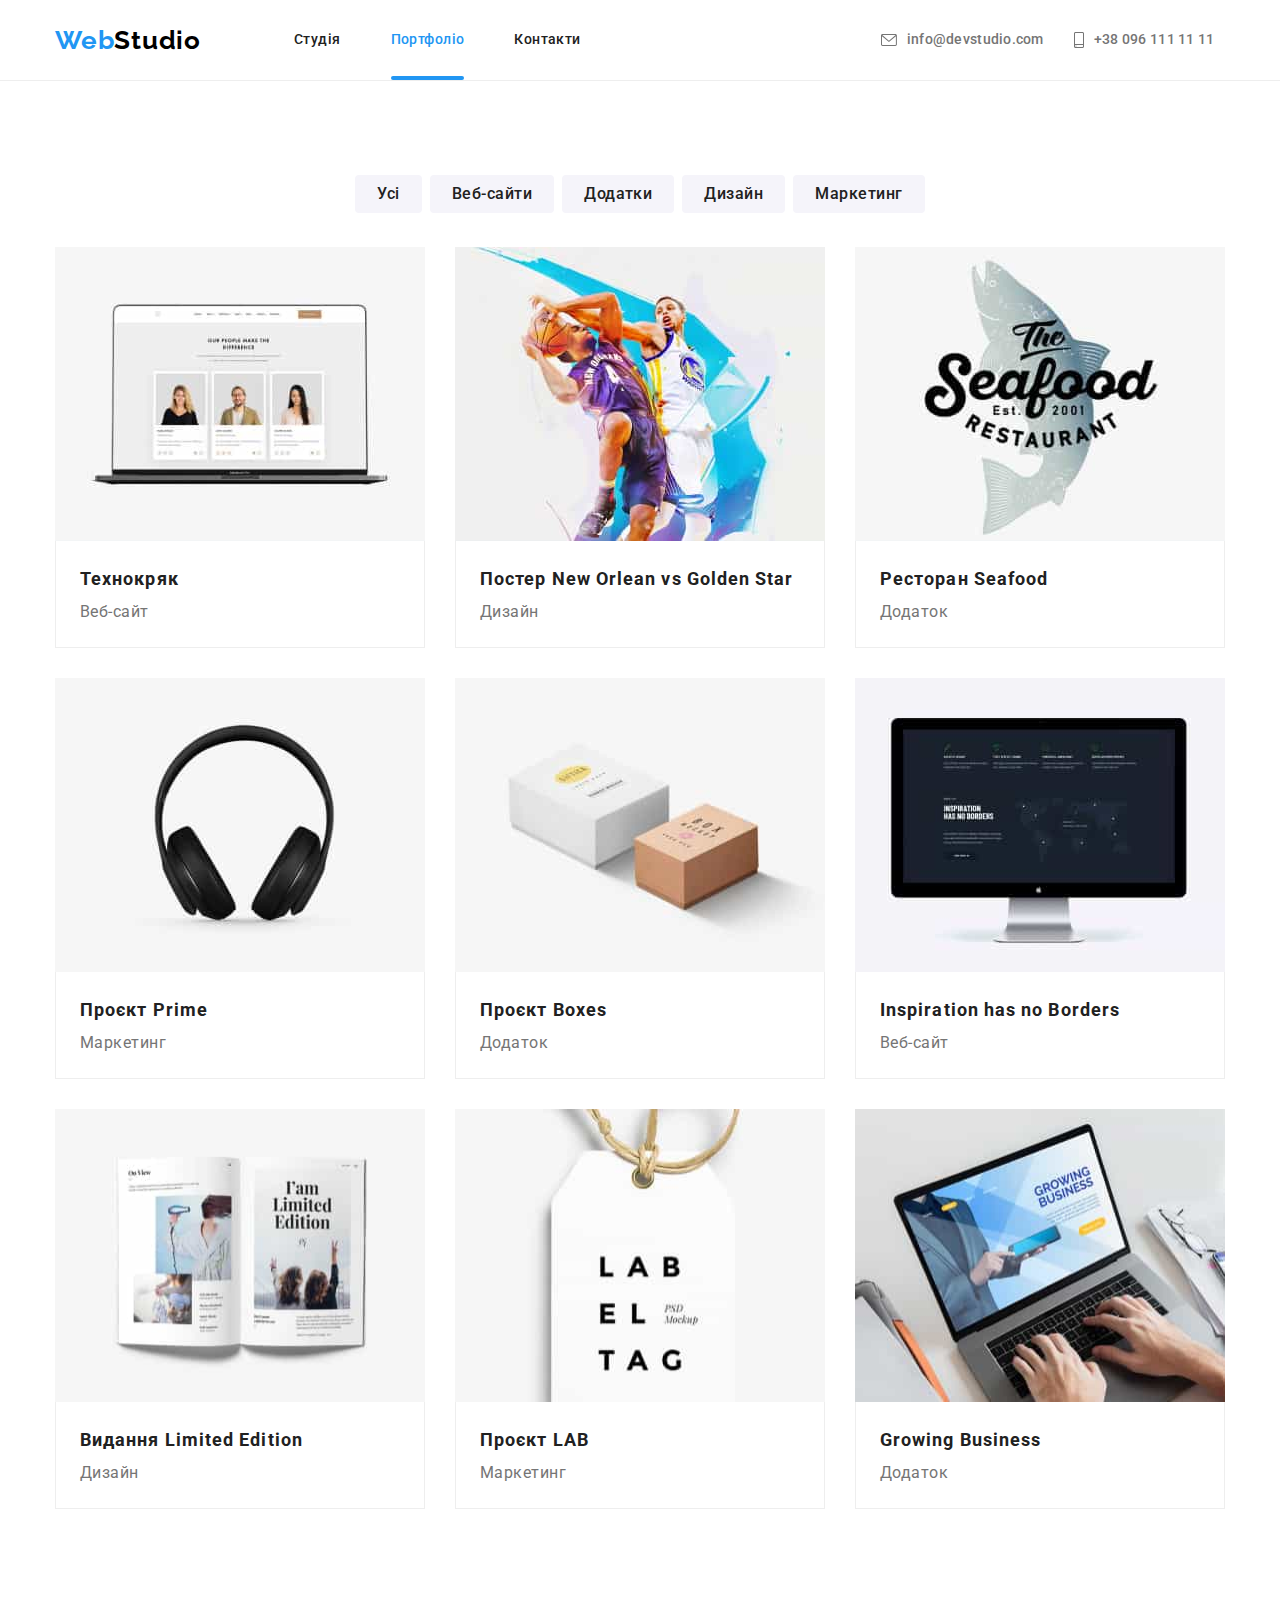
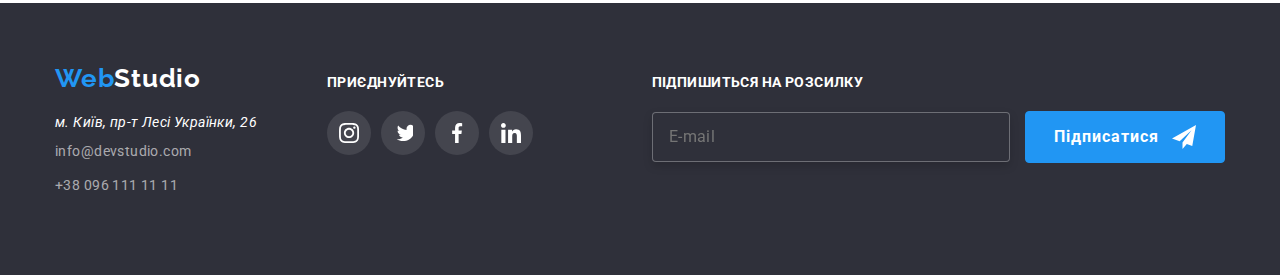
==== commit 155c647e: "DZ_8" ====
--- a/portfolio.html
+++ b/portfolio.html
@@ -15,18 +15,10 @@
 
     <header class="header">
         <div class="container nav-contact">
-            
+            <a href="./index.html" class="logo link">
+                <span class="accent">Web</span>Studio
+            </a>
             <nav class="nav">
-                <a href="./index.html" class="logo link">
-                    <span class="accent">Web</span>Studio
-                </a>
-                <button type="button" class="menu-btn" aria-expanded="false" aria-controls="menu-container" data-menu-button>
-                    <svg width="40" height="40" aria-label="перемикач меню">
-                        <use href="./images/icons.svg#icon-menu_40" class="icon-menu"></use>
-                        <use href="./images/icons.svg#icon-close_40" class="icon-close"></use>
-                    </svg>
-                </button>
-                <div class="menu-container" id="menu-container is-open" data-menu>
                     <ul class="nav__list list">
                         <li class="nav__item"><a class="nav__link link" href="./index.html">Студія</a></li>
                         <li class="nav__item"><a class="nav__link current link" href="./portfolio.html">Портфоліо</a></li>
@@ -35,35 +27,78 @@
 
                     <ul class="contact__list list">
                         <li class="contact__item">
-                            <a href="mailto:info@devstudio.com" class="contact__link link">
+                            <a href="mailto:info@devstudio.com" class="contact__link mail link">
                                 <svg width="16" height="12" class="contact__icon">
                                     <use href="./images/icons.svg#icon-envelope"></use>
                                 </svg>info@devstudio.com</a>
                         </li>
                         <li class="contact__item">
-                            <a href="tel:+380961111111" class="contact__link link">
+                            <a href="tel:+380961111111" class="contact__link tel link">
                                 <svg width="10" height="16" class="contact__icon">
                                     <use href="./images/icons.svg#icon-smartphone"></use>
                                 </svg>+38 096 111 11 11</a>
                         </li>    
                     </ul>
                     
-                    <ul class="soc__list list">
-                        <li class="soc__item">
-                            <a href="" class="soc__link link">Instagram</a>
-                        </li>
-                        <li class="soc__item">
-                            <a href="" class="soc__link link">Twitter</a>
-                        </li>
-                        <li class="soc__item">
-                            <a href="" class="soc__link link">Facebook</a>
-                        </li>
-                        <li class="soc__item">
-                            <a href="" class="soc__link link">Linkedin</a>
-                        </li>
-                    </ul>
-                </div>  
             </nav>
+            <button type="button" class="menu-btn">
+                <svg width="40" height="40">
+                    <use href="./images/icons.svg#icon-menu_40" class="icon-menu"></use>
+                </svg>
+            </button>
+        </div>
+
+        <div class="mobile-menu">
+            <div class="container">
+                
+                <div class="menu-content">
+                    <div><button type="button" class="menu-close">
+                        <svg width="40" height="40">
+                            <use href="./images/icons.svg#icon-close_40" class="menu-content__close-icon"></use>
+                        </svg>
+                    </button></div>
+                    <nav class="mob-nav">
+                        <ul class="mob-nav__list list">
+                            <li class="mob-nav__item"><a class="mob-nav__link link" href="./index.html">Студія</a></li>
+                            <li class="mob-nav__item"><a class="mob-nav__link current link" href="./portfolio.html">Портфоліо</a></li>
+                            <li class="mob-nav__item"><a class="mob-nav__link link" href="">Контакти</a></li>
+                        </ul>
+                    </nav>        
+            
+                    <div>
+                        <div class="mob-contact">
+                            <ul class="mob-contact__list list">
+                                <li class="mob-contact__item">
+                                    <a href="tel:+380961111111" class="mob-contact__link-tel link">
+                                        +38 096 111 11 11</a>
+                                </li>  
+                                <li class="mob-contact__item">
+                                    <a href="mailto:info@devstudio.com" class="mob-contact__link-mail link">
+                                        info@devstudio.com</a>
+                                </li>  
+                            </ul>
+                        </div>
+
+                        <div class="mob-social">
+                            <ul class="mob-soc__list list">
+                                <li class="mob-soc__item">
+                                    <a href="" class="mob-soc__link link">Instagram</a>
+                                </li>
+                                <li class="mob-soc__item">
+                                    <a href="" class="mob-soc__link link">Twitter</a>
+                                </li>
+                                <li class="mob-soc__item">
+                                    <a href="" class="mob-soc__link link">Facebook</a>
+                                </li>
+                                <li class="mob-soc__item">
+                                    <a href="" class="mob-soc__link link">Linkedin</a>
+                                </li>
+                            </ul>
+                        </div>
+                    </div>    
+                
+                </div>
+            </div> 
         </div>
     </header>
 
@@ -265,8 +300,7 @@
                 </form>
             </div>
         </div> 
-    </footer>
-    <script src="./js/modal.js"></script>    
+    </footer>    
     <script src="./js/menu.js"></script> 
 </body>
 </html>--- a/css/main.min.css
+++ b/css/main.min.css
@@ -1 +1 @@
-p,h1,h2,h3,h4,h5,h6{margin:0}ul,ol{margin:0}:root{--primary-text-color:#757575;--title-text-color:#212121;--accent-color:#2196F3;--primary-white-color:#ffffff;--background-color: #2F303A;--background-color_2: #F5F4FA;--border-color: #EEEEEE;--hover-color: #000000;--icon-color: #AFB1B8;--footer-soc-background-color: rgba(255, 255, 255, 0.1);--background-color-hero: #C4C4C4;--modal-icon-color: rgba(0, 0, 0, 0.1);--box-shadow-color: rgba(0, 0, 0, 0.12), 0px 1px 1px rgba(0, 0, 0, 0.14), 0px 2px 1px rgba(0, 0, 0, 0.2);--box-shadow-color-2: 0px 4px 4px rgba(0, 0, 0, 0.15);--portfolio-link-box-shadow-color: rgba(0, 0, 0, 0.12), 0px 4px 4px rgba(0, 0, 0, 0.06), 1px 4px 6px rgba(0, 0, 0, 0.16);--portfolio-btn-shadow-color: rgba(0, 0, 0, 0.1), 0px 1px 2px rgba(0, 0, 0, 0.08), 0px 2px 2px rgba(0, 0, 0, 0.12)}.line::after{position:absolute;content:"";width:100%;bottom:0;left:0;height:1px;border-radius:1px;transition:background-color 250ms cubic-bezier(0.4, 0, 0.2, 1)}.line:hover::after,.line:focus::after{background-color:var(--accent-color)}label.modal-politic__label,.modal-input__check,.footer-soc__link,.footer-soc__list,.client__link,.client__list,.team-soc__link,.team-soc__list,.contact__link,.nav,.nav-contact{display:flex;align-items:center}.logo{font-family:"Raleway",sans-serif;font-weight:700;font-size:26px;letter-spacing:.03em;color:var(--hover-color)}@media screen and (min-width: 768px){.logo{font-size:24px;line-height:1.17}}@media screen and (min-width: 1200px){.logo{font-size:26px;line-height:1.19}}.menu-btn{display:inline-block;margin-right:15px;margin-left:276px;padding:8px 12px;border:none;background-color:rgba(0,0,0,0)}@media screen and (min-width: 768px){.menu-btn{display:none}}.menu-btn .icon-close{display:none}.menu-btn.is-open .icon-close{display:block}.menu-btn.is-open .icon-menu{display:none}@media screen and (max-width: 767px){.menu-container{display:none;position:absolute;top:100%;left:0;width:100%;background-color:var(--primary-white-color)}.menu-container.is-open{display:block}}@media screen and (min-width: 768px){.menu-container{display:flex}}body{font-family:"Roboto",sans-serif;font-size:14px;letter-spacing:.03em;color:var(--primary-text-color);background-color:var(--primary-white-color)}img{display:block;width:100%;height:auto}.link{text-decoration:none}.list{list-style:none;padding:0;margin:0}.accent{color:var(--accent-color)}.visually-hidden{position:absolute;width:1px;height:1px;margin:-1px;border:0;padding:0;white-space:nowrap;-webkit-clip-path:inset(100%);clip-path:inset(100%);clip:rect(0 0 0 0);overflow:hidden;opacity:0}.btn{display:inline-block;border-radius:4px;font-family:"Roboto",sans-serif;font-size:16px;text-align:center;border:none;cursor:pointer}.container{margin-left:auto;margin-right:auto;width:100%;padding-left:15px;padding-right:15px}@media screen and (min-width: 480px){.container{width:480px}}@media screen and (min-width: 768px){.container{width:768px}}@media screen and (min-width: 1200px){.container{width:1200px}}.box{position:relative;top:0;left:0;width:100%}.header{position:relative;border-bottom:1px solid var(--border-color)}.nav{justify-content:space-between}@media screen and (min-width: 480px){.nav__list{display:block;padding-left:40px;margin-bottom:302px}}@media screen and (min-width: 768px){.nav__list{margin-bottom:0;padding-left:0;margin-left:87px;display:flex}}@media screen and (min-width: 1200px){.nav__list{margin-left:93px}}@media screen and (min-width: 480px){.nav__list .nav__item:not(:last-child){margin-botom:32px}}@media screen and (min-width: 768px){.nav__list .nav__item:not(:last-child){margin-left:0}}@media screen and (min-width: 480px){.nav__list .nav__item+.nav__item{margin-left:0}}@media screen and (min-width: 768px){.nav__list .nav__item+.nav__item{margin-left:50px}}@media screen and (min-width: 768px){.nav__list .nav__link{display:block;padding-top:32px;padding-bottom:32px}}.nav__list .nav__link:hover,.nav__list .nav__link:focus{color:var(--accent-color)}.nav__list .nav__link.current{color:var(--accent-color)}.nav__link{position:relative;color:var(--title-text-color);transition:color 250ms cubic-bezier(0.4, 0, 0.2, 1)}@media screen and (min-width: 480px){.nav__link{font-weight:500;font-size:40px;line-height:1.175}}@media screen and (min-width: 768px){.nav__link{font-weight:500;font-size:14px;line-height:1.14}}.nav__link .contact__link{letter-spacing:.02em}@media screen and (min-width: 1200px){.nav__link .contact__link{font-weight:500;line-height:1.14}}@media screen and (min-width: 480px){.contact__list{padding-left:40px}}@media screen and (min-width: 768px){.contact__list{display:block;padding-left:0;margin-left:97px;margin-top:21px}}@media screen and (min-width: 1200px){.contact__list{margin-top:0;margin-left:300px;display:flex}}@media screen and (min-width: 1200px){.contact__list .contact__item+.contact__item{margin-left:30px}}@media screen and (min-width: 480px){.contact__list .contact__item:not(:last-child){margin-bottom:32px}}@media screen and (min-width: 768px){.contact__list .contact__item:not(:last-child){margin-bottom:10px}}@media screen and (min-width: 1200px){.contact__list .contact__item:not(:last-child){margin-bottom:0}}.contact__link{color:var(--primary-text-color);transition:color 250ms cubic-bezier(0.4, 0, 0.2, 1)}@media screen and (min-width: 480px){.contact__link{font-weight:500;font-size:34px;line-height:1.18}}@media screen and (min-width: 768px){.contact__link{font-weight:500;font-size:12px;line-height:1.17;letter-spacing:.02em}}@media screen and (min-width: 1200px){.contact__link{width:100%;height:100%;justify-content:center;font-size:14px;line-height:1.14}}.contact__link:hover .contact-icon,.contact__link:focus .contact-icon{fill:var(--accent-color)}.contact__link:hover,.contact__link:focus{color:var(--accent-color)}@media screen and (min-width: 480px){.contact__link a[href="tel:+380961111111"]{color:var(--accent-color)}}@media screen and (min-width: 768px){.contact__link a[href="tel:+380961111111"]{color:var(--primary-text-color)}}.contact__icon{fill:currentColor;transition:fill 250ms cubic-bezier(0.4, 0, 0.2, 1)}@media screen and (max-width: 767px){.contact__icon{display:none}}@media screen and (min-width: 768px){.contact__icon{margin-right:10px}}.current::after{background-color:var(--accent-color);border-radius:2px}@media screen and (min-width: 1200px){.current::after{position:absolute;content:"";bottom:0;left:0;width:100%;height:4px}}@media screen and (min-width: 480px){.soc__list{display:flex;padding-left:40px;padding-bottom:48px;margin-top:64px}}@media screen and (min-width: 767px){.soc__list{display:none}}.soc__link{font-weight:500;font-size:18px;line-height:1.22;letter-spacing:.02em;color:var(--accent-color)}.soc__item:not(:last-child){margin-right:20px}.hero{text-align:center;margin-right:auto;margin-left:auto;background-image:linear-gradient(rgba(0, 0, 0, 0.25), rgba(0, 0, 0, 0.25)),url("../images/hero_img-min.jpg");background-repeat:no-repeat;background-size:cover;background-position:center;border:1px solid var(--hover-color);background-color:var(--background-color-hero)}@media screen and (min-width: 480px){.hero{padding-top:118px;padding-bottom:118px}}@media screen and (min-width: 1200px){.hero{padding-top:200px;padding-bottom:200px;max-width:1600px;height:600px}}.hero__title{display:block;margin-top:0;margin-bottom:30px;font-weight:900;letter-spacing:.06em;text-transform:uppercase;color:var(--primary-white-color)}@media screen and (min-width: 480px){.hero__title{font-size:26px;line-height:1.61}}@media screen and (min-width: 1200px){.hero__title{font-size:44px;line-height:1.36}}.hero__btn{font-weight:700;font-size:16px;line-height:1.88;letter-spacing:.06em;color:var(--primary-white-color);background:var(--accent-color);box-shadow:var(--box-shadow-color-2);transition:background-color 250ms cubic-bezier(0.4, 0, 0.2, 1)}.hero__btn:hover,.hero__btn:focus{background-color:var(--hover-color)}@media screen and (min-width: 480px){.hero__btn{padding:10px 24px}}@media screen and (min-width: 1200px){.hero__btn{padding:10px 32px}}@media screen and (min-width: 480px){.properties{padding-top:60px;padding-bottom:60px}}@media screen and (min-width: 768px){.properties{padding-top:60px;padding-bottom:60px}}@media screen and (min-width: 1200px){.properties{padding-top:94px;padding-bottom:94px}}.properties__list{display:flex;flex-wrap:wrap;margin-top:0;margin-bottom:0}@media screen and (min-width: 480px){.properties__list .properties__item{width:100%}}@media screen and (min-width: 768px){.properties__list .properties__item{width:calc((100% - 90px)/2)}}@media screen and (min-width: 1200px){.properties__list .properties__item{width:270px}}.properties__list>.properties__item::before{display:block;content:"";height:120px;background-repeat:no-repeat;background-position:center;background-color:var(--background-color_2);margin-bottom:30px}@media screen and (min-width: 768px){.properties__list .properties__item:nth-child(2n+1){margin-right:30px}}@media screen and (min-width: 1200px){.properties__list .properties__item:nth-child(2n+1){margin-right:0}}@media screen and (min-width: 1200px){.properties__list .properties__item+.properties__item{margin-left:30px}}.properties__title{margin-top:0;margin-bottom:10px;font-weight:700;font-size:14px;line-height:1.14;letter-spacing:.03em;text-transform:uppercase;color:var(--title-text-color)}.properties__text{margin-top:0;margin-bottom:0;line-height:1.71}@media screen and (min-width: 480px){.properties__text{margin-bottom:30px}}.icon-antena::before{background-image:url("../images/antenna.svg")}.icon-clock::before{background-image:url("../images/clock.svg")}.icon-diagram::before{background-image:url("../images/diagram.svg")}.icon-cosmo::before{background-image:url("../images/astronaut.svg")}.employment{margin:0;padding-bottom:94px;text-align:center}@media screen and (max-width: 1200px){.employment{display:none}}.employment__list{display:flex}.employment__list>.employment__item{width:calc((100% - 60px)/3);margin-top:0;margin-bottom:0;margin-right:30px}.employment__list>.employment__item:nth-child(3n){margin-right:0}.employment__title{margin-top:0;margin-bottom:50px;font-weight:700;font-size:36px;line-height:1.17;color:var(--title-text-color)}.image__label{position:absolute;bottom:0;padding-top:27px;padding-bottom:27px;width:100%;margin:0;font-weight:700;font-size:14px;line-height:1.14;text-align:center;letter-spacing:.03em;text-transform:uppercase;color:var(--primary-white-color);background:rgba(47,48,58,.8)}.team{text-align:center;background-color:var(--background-color_2)}@media screen and (min-width: 480px){.team{padding-top:60px;padding-bottom:60px}}@media screen and (min-width: 768px){.team{padding-top:60px;padding-bottom:60px}}@media screen and (min-width: 1200px){.team{padding-top:94px;padding-bottom:94px}}.team__title{margin-top:0;margin-bottom:50px;font-weight:700;font-size:36px;line-height:1.17;color:var(--title-text-color)}@media screen and (min-width: 768px){.team__list{display:flex;flex-wrap:wrap}}@media screen and (min-width: 1200px){.team__list>.team__item+.team__item{margin-left:30px}}.team__list>.team__item{background:var(--primary-white-color);box-shadow:0px 1px 3px var(--box-shadow-color);border-radius:0px 0px 4px 4px}@media screen and (min-width: 480px){.team__list>.team__item{width:100%}}@media screen and (min-width: 768px){.team__list>.team__item{width:calc((100% - 60px)/2)}}@media screen and (min-width: 1200px){.team__list>.team__item{width:270px}}@media screen and (min-width: 768px){.team__list>.team__item:nth-child(2n+1){margin-right:30px}}@media screen and (min-width: 1200px){.team__list>.team__item:nth-child(2n+1){margin-right:0}}@media screen and (min-width: 768px){.team__list>.team__item:nth-child(-n+2){margin-bottom:30px}}@media screen and (min-width: 1200px){.team__list>.team__item:nth-child(-n+2){margin-bottom:0}}.team__name{margin-top:30px;margin-bottom:10px}.team__name,.team__name .team__text{font-weight:500;font-size:16px;line-height:1.19;text-align:center;letter-spacing:.03em;color:var(--title-text-color)}.team__text{margin-top:0;margin-bottom:16px;color:var(--primary-text-color)}.team-soc__list{justify-content:center;margin-bottom:30px}@media screen and (min-width: 480px){.team-soc__list{padding-bottom:24px}}@media screen and (min-width: 768px){.team-soc__list{padding-bottom:0}}.team-soc__item{width:44px;height:44px}.team-soc__item:not(:last-child){margin-right:10px}.team-soc__link{width:100%;height:100%;background-color:var(--primary-white-color);border-radius:50%;justify-content:center;color:var(--icon-color);transition:background-color 250ms cubic-bezier(0.4, 0, 0.2, 1),color 250ms cubic-bezier(0.4, 0, 0.2, 1)}.team-soc__link:hover{background-color:var(--accent-color);fill:var(--primary-white-color)}.team-soc__link:hover .team__icon{fill:var(--primary-white-color)}.team__icon{fill:currentColor}.client{padding-top:60px;padding-bottom:60px;text-align:center;background-color:var(--primary-white-color)}@media screen and (min-width: 1200px){.client{padding-top:94px;padding-bottom:94px}}.client__title{margin-top:0;margin-bottom:50px;font-weight:700;font-size:36px;line-height:1.16;text-align:center;letter-spacing:.03em;color:var(--title-text-color)}.client__list{justify-content:center;margin-right:-30px;margin-bottom:-30px}@media screen and (min-width: 480px){.client__list{flex-wrap:wrap}}.client__item{margin-right:30px;margin-bottom:30px;height:92px}@media screen and (min-width: 480px){.client__item{width:calc((100% - 60px)/2)}}@media screen and (min-width: 768px){.client__item{width:calc((100% - 90px)/3)}}@media screen and (min-width: 1200px){.client__item{width:calc((100% - 180px)/6)}}@media screen and (min-width: 1200px){.client__item:not(:last-child){margin-right:30px}}.client__item .portfolio__item:nth-child(3n+1){margin-right:0}.client__item .portfolio__item:nth-last-child(n+4){margin-bottom:0}.client__link{width:100%;height:100%;justify-content:center;color:var(--icon-color);border:1px solid var(--icon-color);border-radius:4px;transition:border 250ms cubic-bezier(0.4, 0, 0.2, 1)}.client__link:hover,.client__link:focus{fill:var(--accent-color);border:1px solid var(--accent-color)}.client__link:hover .client__icon{fill:var(--accent-color)}.client__icon{fill:currentColor;transition:fill 250ms cubic-bezier(0.4, 0, 0.2, 1)}@media screen and (min-width: 480px){.portfolio{padding-top:60px;padding-bottom:60px}}@media screen and (min-width: 768px){.portfolio{padding-top:60px;padding-bottom:60px}}@media screen and (min-width: 1200px){.portfolio{padding-top:94px;padding-bottom:94px}}.portfolio__list{display:flex}@media screen and (min-width: 480px){.portfolio__list{flex-wrap:wrap;width:336px;margin-bottom:40px}}@media screen and (min-width: 768px){.portfolio__list{flex-wrap:nowrap;width:100%;margin-bottom:34px;justify-content:center}}@media screen and (min-width: 768px){.portfolio__list .portfolio__item+.portfolio__item{margin-left:8px}}@media screen and (min-width: 480px){.portfolio__list .portfolio__item :not(:nth-child(3)){margin-right:8px}}@media screen and (min-width: 768px){.portfolio__list .portfolio__item :not(:nth-child(3)){margin-right:0}}@media screen and (min-width: 480px){.portfolio__list .portfolio__item:nth-child(-n+3){margin-bottom:15px}}@media screen and (min-width: 768px){.portfolio__list .portfolio__item:nth-child(-n+3){margin-bottom:0}}.portfolio__btn{padding:6px 22px;margin-top:0;font-weight:500;line-height:1.63;letter-spacing:.03em;color:var(--title-text-color);background:var(--background-color_2);border-radius:4px;transition:color 250ms cubic-bezier(0.4, 0, 0.2, 1),background-color 250ms cubic-bezier(0.4, 0, 0.2, 1),box-shadow 250ms cubic-bezier(0.4, 0, 0.2, 1)}.portfolio__btn:hover,.portfolio__btn:focus{color:var(--primary-white-color);background:var(--accent-color);box-shadow:0px 3px 1px var(--portfolio-btn-shadow-color)}.portfolio__img-list{display:flex;flex-wrap:wrap;margin:0}.portfolio__img-list>.portfolio__item{background:var(--primary-white-color)}@media screen and (min-width: 480px){.portfolio__img-list>.portfolio__item{width:100%;margin-bottom:30px}}@media screen and (min-width: 768px){.portfolio__img-list>.portfolio__item{width:calc((100% - 30px)/2)}}@media screen and (min-width: 1200px){.portfolio__img-list>.portfolio__item{width:calc((100% - 60px)/3);margin-right:30px;margin-bottom:30px}}@media screen and (min-width: 768px){.portfolio__img-list>.portfolio__item:nth-child(2n+1){margin-right:30px}}@media screen and (min-width: 1200px){.portfolio__img-list>.portfolio__item:nth-child(3n){margin-right:0}}@media screen and (min-width: 1200px){.portfolio__img-list>.portfolio__item:nth-last-child(-n+3){margin-bottom:0}}.portfolio__link{display:block}.portfolio__link:hover,.portfolio__link:focus{box-shadow:0px 1px 1px var(--portfolio-link-box-shadow-color)}.portfolio__link:hover .portfolio-thumb__text{transform:translateY(0)}.portfolio-thumb{position:relative;overflow:hidden}.portfolio-thumb__text{position:absolute;top:0;margin:0;color:var(--primary-white-color);background-color:var(--accent-color);font-weight:400;font-size:18px;line-height:1.56;letter-spacing:.03em;text-align:center;padding:63px 24px;height:100%;transform:translateY(100%);transition:transform 250ms cubic-bezier(0.4, 0, 0.2, 1)}.portfolio-info{padding:20px 24px;background:var(--primary-white-color);border-right:1px solid var(--border-color);border-bottom:1px solid var(--border-color);border-left:1px solid var(--border-color)}.portfolio-info__title{font-weight:700;font-size:18px;line-height:2;letter-spacing:.06em;color:var(--title-text-color)}.portfolio-info__text{margin:0;font-size:16px;line-height:1.86;letter-spacing:.03em;color:var(--primary-text-color)}@media screen and (min-width: 768px){.portfolio__item:first-child .portfolio-info{padding-bottom:56px}}@media screen and (min-width: 1200px){.portfolio__item:first-child .portfolio-info{padding-bottom:20px}}.footer{padding-top:60px;padding-bottom:60px;margin-right:auto;margin-left:auto;background-color:var(--background-color)}@media screen and (min-width: 480px){.footer-block{text-align:center;padding-right:15px;padding-left:15px}}@media screen and (min-width: 768px){.footer-block{display:flex;align-items:baseline;flex-wrap:wrap;align-items:baseline;justify-content:center}}@media screen and (min-width: 1200px){.footer-block{display:flex;align-items:baseline}}.footer-contact__list .footer-contact__item:not(:last-of-type){margin-top:0;margin-bottom:10px}.footer-contact a[href="https://goo.gl/maps/PAnnSUerjHj3gwqy8"]{color:var(--primary-white-color)}@media screen and (min-width: 480px){.footer-contact{margin-bottom:60px}}@media screen and (min-width: 1200px){.footer-contact{margin-bottom:0px}}.footer-contact__link{font-style:normal;line-height:1.71;letter-spacing:.03em;color:rgba(255,255,255,.6);transition:color 250ms cubic-bezier(0.4, 0, 0.2, 1)}.footer-contact__link:hover,.footer-contact__link:focus{color:var(--accent-color)}.footer .add{color:var(--primary-white-color)}@media screen and (min-width: 480px){.footer-soc{margin-bottom:60px;margin-left:0}}@media screen and (min-width: 768px){.footer-soc{margin-left:165px}}@media screen and (min-width: 1200px){.footer-soc{margin-left:70px}}.footer-soc__text{margin-top:0;margin-bottom:20px;font-weight:700;font-size:14px;line-height:1.14;letter-spacing:.03em;text-transform:uppercase;color:var(--primary-white-color)}.footer-soc__list{justify-content:center}.footer-soc__item{width:44px;height:44px}.footer-soc__item:not(:last-child){margin-right:10px}.footer-soc__link{width:100%;height:100%;justify-content:center;background-color:var(--footer-soc-background-color);border-radius:50%;color:var(--primary-white-color);transition:background-color 250ms cubic-bezier(0.4, 0, 0.2, 1)}.footer-soc__link:hover{background-color:var(--accent-color)}.footer-soc__icon{fill:currentColor}.footer-form{display:block;align-items:center;margin:0}@media screen and (min-width: 480px){.footer-form{display:flex;flex-wrap:wrap;align-items:baseline;justify-content:center}}@media screen and (min-width: 768px){.footer-form{display:block;align-items:center}}@media screen and (min-width: 1200px){.footer-form{margin-left:auto}}.footer-form__text{margin-top:0;margin-bottom:20px;font-weight:700;font-size:14px;line-height:1.14;letter-spacing:.03em;text-transform:uppercase;color:var(--primary-white-color)}.footer-form__btn{position:relative;width:200px;font-weight:700;font-size:16px;line-height:1.88;margin-left:12px;padding:10px 28px;align-items:center;text-align:left;letter-spacing:.06em;color:var(--primary-white-color);background-color:var(--accent-color);transition:background-color 250ms cubic-bezier(0.4, 0, 0.2, 1);border:1px solid var(--accent-color)}.footer-form__btn:hover,.footer-form__btn:focus{background-color:var(--background-color);border:1px solid var(--accent-color)}.footer-form__input{height:50px;padding-left:16px;font-weight:400;font-size:16px;line-height:1.25;letter-spacing:.03em;color:rgba(255,255,255,.6);background-color:var(--background-color);border:1px solid rgba(255,255,255,.3);filter:drop-shadow(var(--box-shadow-color-2));border-radius:4px;transition:border-color 250ms cubic-bezier(0.4, 0, 0.2, 1)}@media screen and (min-width: 480px){.footer-form__input{margin-bottom:20px;width:450px}}@media screen and (min-width: 768px){.footer-form__input{display:block;width:450px}}@media screen and (min-width: 1200px){.footer-form__input{display:inline-flex;width:358px}}.footer-form__input:hover,.footer-form__input:focus{border-color:var(--accent-color)}.footer-form__icon{position:absolute;top:13px;right:28px;fill:currentColor}.logo--footer{display:inline-block;margin-top:0;margin-bottom:20px;color:var(--primary-white-color)}.backdrop{position:fixed;top:0;width:100%;height:100%;background-color:rgba(0,0,0,.2);transition:opacity 250ms cubic-bezier(0.4, 0, 0.2, 1),visibility 250ms cubic-bezier(0.4, 0, 0.2, 1)}.modal{position:absolute;top:50%;left:50%;transform:translate(-50%, -50%) scale(1) rotate(0);padding:40px;width:528px;min-height:581px;background-color:var(--primary-white-color);box-shadow:0px 1px 3px var(--box-shadow-color);border-radius:4px;transition:transform 250ms cubic-bezier(0.4, 0, 0.2, 1)}.backdrop.is-hidden .modal{transform:translate(-50%, -50%) scale(0) rotate(180deg)}.modal__close-button{position:absolute;border-radius:50%;width:30px;height:30px;top:8px;right:8px;padding:0;background-color:var(--primary-white-color);border:1px solid var(--modal-icon-color)}.modal__close-button:hover .modal__close-icon,.modal__close-button:focus .modal__close-icon{fill:var(--accent-color)}.modal__close-icon{padding:6px;width:100%;height:100%;align-items:center;justify-content:center;color:var(--hover-color);transition:border 250ms cubic-bezier(0.4, 0, 0.2, 1)}.modal__form-title{margin:0;margin-bottom:12px;text-align:center;font-weight:700;font-size:20px;line-height:1.15;text-align:center;letter-spacing:.03em;color:var(--title-text-color)}.modal__form-btn{display:flex;justify-content:center}.is-hidden{opacity:0;visibility:hidden;pointer-events:none}.input{width:100%;height:40px;padding:11px 12px;padding-left:42px;font-weight:400;font-size:12px;line-height:1.17;letter-spacing:.01em;color:rgba(25,7,7,.5);border:1px solid rgba(33,33,33,.2);border-radius:4px;transition:border 250ms cubic-bezier(0.4, 0, 0.2, 1);cursor:pointer}.input:hover,.input:focus{border-color:var(--accent-color);outline:rgba(0,0,0,0)}.input:hover+svg,.input:focus+svg{fill:var(--accent-color)}.modal-input{margin-bottom:10px}.modal-input label{display:block;margin-bottom:4px}.modal-input__field{position:relative}.modal-input__icon{position:absolute;top:50%;left:12px;transform:translateY(-50%);transition:fill 250ms cubic-bezier(0.4, 0, 0.2, 1)}.modal-input__politic{display:flex;justify-content:center;margin-bottom:30px}.modal-input__com{margin-bottom:20px}.modal-input__com label{display:block;margin-bottom:4px}.modal-input__label{font-weight:400;font-size:12px;line-height:1.17;letter-spacing:.01em;color:var(--primary-text-color)}.modal-input__comment{padding:12px 16px;width:100%;height:120px;resize:none}.modal-input__comment::-moz-placeholder{color:rgba(117,117,117,.5)}.modal-input__comment:-ms-input-placeholder{color:rgba(117,117,117,.5)}.modal-input__comment::placeholder{color:rgba(117,117,117,.5)}.modal-input__check{width:16px;height:16px;border:2px solid var(--primary-text-color);border-radius:2px;margin-right:7px;justify-content:center;cursor:pointer}.modal-input__check svg{fill:rgba(0,0,0,0)}.modal-input__check:checked+label>span{border:none;background-color:var(--accent-color)}.modal-input__check:checked+label>span svg{fill:var(--primary-white-color)}.modal-input__cklick{position:relative;margin-left:5px;color:var(--accent-color);text-decoration:none;transition:color 250ms cubic-bezier(0.4, 0, 0.2, 1)}.form__btn{display:block;width:200px;height:50px;font-weight:700;font-size:16px;line-height:1.88;letter-spacing:.06em;color:var(--primary-white-color);background-color:#2196f3;box-shadow:var(--box-shadow-color-2);border-radius:4px;transition:background-color 250ms cubic-bezier(0.4, 0, 0.2, 1)}.form__btn:hover,.form__btn:focus{background-color:var(--title-text-color)}/*# sourceMappingURL=main.min.css.map */+p,h1,h2,h3,h4,h5,h6{margin:0}ul,ol{margin:0}:root{--primary-text-color:#757575;--title-text-color:#212121;--accent-color:#2196F3;--primary-white-color:#ffffff;--background-color: #2F303A;--background-color_2: #F5F4FA;--border-color: #EEEEEE;--hover-color: #000000;--icon-color: #AFB1B8;--footer-soc-background-color: rgba(255, 255, 255, 0.1);--background-color-hero: #C4C4C4;--modal-icon-color: rgba(0, 0, 0, 0.1);--box-shadow-color: rgba(0, 0, 0, 0.12), 0px 1px 1px rgba(0, 0, 0, 0.14), 0px 2px 1px rgba(0, 0, 0, 0.2);--box-shadow-color-2: 0px 4px 4px rgba(0, 0, 0, 0.15);--portfolio-link-box-shadow-color: rgba(0, 0, 0, 0.12), 0px 4px 4px rgba(0, 0, 0, 0.06), 1px 4px 6px rgba(0, 0, 0, 0.16);--portfolio-btn-shadow-color: rgba(0, 0, 0, 0.1), 0px 1px 2px rgba(0, 0, 0, 0.08), 0px 2px 2px rgba(0, 0, 0, 0.12)}.line::after{position:absolute;content:"";width:100%;bottom:0;left:0;height:1px;border-radius:1px;transition:background-color 250ms cubic-bezier(0.4, 0, 0.2, 1)}.line:hover::after,.line:focus::after{background-color:var(--accent-color)}.footer-soc__link,.footer-soc__list,.client__link,.client__list,.team-soc__link,.team-soc__list,.contact__link,.nav,.nav-contact,label.modal-politic__label,.modal-input__check{display:flex;align-items:center}.logo{font-family:"Raleway",sans-serif;font-weight:700;font-size:26px;letter-spacing:.03em;color:var(--hover-color)}@media screen and (min-width: 768px){.logo{margin:0;font-size:24px;line-height:1.17}}@media screen and (min-width: 1200px){.logo{font-size:26px;line-height:1.19}}.backdrop{position:fixed;top:0;width:100%;height:100%;background-color:rgba(0,0,0,.2);transition:opacity 250ms cubic-bezier(0.4, 0, 0.2, 1),visibility 250ms cubic-bezier(0.4, 0, 0.2, 1)}.modal{position:absolute;top:50%;left:50%;transform:translate(-50%, -50%) scale(1) rotate(0);padding:40px;background-color:var(--primary-white-color);box-shadow:0px 1px 3px var(--box-shadow-color);border-radius:4px;transition:transform 250ms cubic-bezier(0.4, 0, 0.2, 1)}@media screen and (min-width: 480px){.modal{width:450px;min-height:581px}}@media screen and (min-width: 1200px){.modal{width:528px;min-height:581px}}.backdrop.is-hidden .modal{transform:translate(-50%, -50%) scale(0) rotate(180deg)}.modal__close-button{position:absolute;border-radius:50%;width:30px;height:30px;top:8px;right:8px;padding:0;background-color:var(--primary-white-color);border:1px solid var(--modal-icon-color)}.modal__close-button:hover .modal__close-icon,.modal__close-button:focus .modal__close-icon{fill:var(--accent-color)}.modal__close-icon{padding:6px;width:100%;height:100%;align-items:center;justify-content:center;color:var(--hover-color);transition:border 250ms cubic-bezier(0.4, 0, 0.2, 1)}.modal__form-title{margin:0;margin-bottom:12px;text-align:center;font-weight:700;font-size:20px;line-height:1.15;text-align:center;letter-spacing:.03em;color:var(--title-text-color)}@media screen and (min-width: 480px){.modal__form-title{width:370px}}@media screen and (min-width: 1200px){.modal__form-title{width:448px}}.modal__form-btn{display:flex;justify-content:center}.is-hidden{opacity:0;visibility:hidden;pointer-events:none}.input{width:100%;height:40px;padding:11px 12px;padding-left:42px;font-weight:400;font-size:12px;line-height:1.17;letter-spacing:.01em;color:rgba(25,7,7,.5);border:1px solid rgba(33,33,33,.2);border-radius:4px;transition:border 250ms cubic-bezier(0.4, 0, 0.2, 1);cursor:pointer}.input:hover,.input:focus{border-color:var(--accent-color);outline:rgba(0,0,0,0)}.input:hover+svg,.input:focus+svg{fill:var(--accent-color)}.modal-input{margin-bottom:10px}.modal-input label{display:block;margin-bottom:4px}.modal-input__field{position:relative}.modal-input__icon{position:absolute;top:50%;left:12px;transform:translateY(-50%);transition:fill 250ms cubic-bezier(0.4, 0, 0.2, 1)}.modal-input__politic{display:flex;justify-content:center;margin-bottom:30px}.modal-input__com{margin-bottom:20px}.modal-input__com label{display:block;margin-bottom:4px}.modal-input__label{font-weight:400;font-size:12px;line-height:1.17;letter-spacing:.01em;color:var(--primary-text-color)}.modal-input__comment{padding:12px 16px;width:100%;height:120px;resize:none}.modal-input__comment::-moz-placeholder{color:rgba(117,117,117,.5)}.modal-input__comment:-ms-input-placeholder{color:rgba(117,117,117,.5)}.modal-input__comment::placeholder{color:rgba(117,117,117,.5)}.modal-input__check{width:16px;height:16px;border:2px solid var(--primary-text-color);border-radius:2px;margin-right:7px;justify-content:center;cursor:pointer}.modal-input__check svg{fill:rgba(0,0,0,0)}.modal-input__check:checked+label>span{border:none;background-color:var(--accent-color)}.modal-input__check:checked+label>span svg{fill:var(--primary-white-color)}.modal-input__cklick{position:relative;margin-left:5px;color:var(--accent-color);text-decoration:none;transition:color 250ms cubic-bezier(0.4, 0, 0.2, 1)}.form__btn{display:block;width:200px;height:50px;font-weight:700;font-size:16px;line-height:1.88;letter-spacing:.06em;color:var(--primary-white-color);background-color:#2196f3;box-shadow:var(--box-shadow-color-2);border-radius:4px;transition:background-color 250ms cubic-bezier(0.4, 0, 0.2, 1)}.form__btn:hover,.form__btn:focus{background-color:var(--title-text-color)}@media screen and (min-width: 480px){.modal-politic__label{font-weight:400;font-size:12px;line-height:1.17;letter-spacing:.03em;color:var(--primary-text-color)}}@media screen and (min-width: 1200px){.modal-politic__label{font-size:14px;line-height:1.71}}.menu-btn{display:block;margin-left:auto;margin-right:0;padding-top:12px;padding-right:8px;padding-bottom:12px;padding-left:8px;border:none;background-color:rgba(0,0,0,0)}@media screen and (min-width: 768px){.menu-btn{display:none}}.mobile-menu{position:fixed;width:100vw;height:100vh;left:0;top:0;right:0;z-index:1;background-color:var(--primary-white-color)}.mobile-menu .container{height:100%}@media screen and (min-width: 768px){.mobile-menu{display:none}}.menu-close{display:block;margin-left:auto;padding:10px;border:none;background-color:rgba(0,0,0,0);transition:transform 250ms cubic-bezier(0.4, 0, 0.2, 1)}.menu-close:hover .menu-content__close-icon,.menu-close:focus .menu-content__close-icon{fill:var(--accent-color)}.mob-nav .mob-nav__list{padding-left:40px;margin-bottom:302px}.mob-nav .mob-nav__list .mob-nav__link{font-weight:500;font-size:40px;line-height:1.175;color:var(--title-text-color);transition:color 250ms cubic-bezier(0.4, 0, 0.2, 1)}.mob-nav .mob-nav__list .mob-nav__link:hover,.mob-nav .mob-nav__list .mob-nav__link:focus{color:var(--accent-color)}.mob-nav .mob-nav__list .mob-nav__link.current{color:var(--accent-color)}.mob-nav__item:not(:last-child){margin-bottom:32px}.mob-contact .mob-contact__list{padding-left:40px;margin-bottom:64px}.mob-contact .mob-contact__list .mob-contact__link-tel{font-weight:500;font-size:34px;line-height:1.18;color:var(--accent-color);transition:color 250ms cubic-bezier(0.4, 0, 0.2, 1)}.mob-contact .mob-contact__list .mob-contact__link-tel:hover,.mob-contact .mob-contact__list .mob-contact__link-tel:focus{color:var(--accent-color)}.mob-contact .mob-contact__list .mob-contact__link-mail{font-weight:500;font-size:24px;line-height:1.1666666667;letter-spacing:.02em;color:var(--primary-text-color)}.mob-contact .mob-contact__list .mob-contact__link-mail:hover,.mob-contact .mob-contact__list .mob-contact__link-mail:focus{color:var(--accent-color)}.mob-contact__item:not(:last-child){margin-bottom:32px}.mob-social .mob-soc__list{display:flex;padding-left:40px;flex-wrap:wrap}.mob-social .mob-soc__list .mob-soc__link{font-weight:500;font-size:18px;line-height:1.22;letter-spacing:.02em;color:var(--accent-color)}.mob-social .mob-soc__list .mob-soc__item:not(:last-child){margin-right:20px}.menu-content{display:flex;flex-direction:column;height:100vh}body{font-family:"Roboto",sans-serif;font-size:14px;letter-spacing:.03em;color:var(--primary-text-color);background-color:var(--primary-white-color)}img{display:block;width:100%;height:auto}.link{text-decoration:none}.list{list-style:none;padding:0;margin:0}.accent{color:var(--accent-color)}.visually-hidden{position:absolute;width:1px;height:1px;margin:-1px;border:0;padding:0;white-space:nowrap;-webkit-clip-path:inset(100%);clip-path:inset(100%);clip:rect(0 0 0 0);overflow:hidden;opacity:0}.btn{display:inline-block;border-radius:4px;font-family:"Roboto",sans-serif;font-size:16px;text-align:center;border:none;cursor:pointer}.container{margin-left:auto;margin-right:auto;width:100%;padding-left:15px;padding-right:15px}@media screen and (min-width: 480px){.container{width:480px}}@media screen and (min-width: 768px){.container{width:768px}}@media screen and (min-width: 1200px){.container{width:1200px}}.box{position:relative;top:0;left:0;width:100%}.header{border-bottom:1px solid var(--border-color)}.nav__list{display:none}@media screen and (min-width: 768px){.nav__list{display:flex;margin-left:93px}}.nav__list .nav__item+.nav__item{margin-left:0}@media screen and (min-width: 768px){.nav__list .nav__item+.nav__item{margin-left:50px}}@media screen and (min-width: 768px){.nav__list .nav__link{display:block;padding-top:32px;padding-bottom:32px}}.nav__list .nav__link:hover,.nav__list .nav__link:focus{color:var(--accent-color)}.nav__list .nav__link.current{color:var(--accent-color)}.nav__link{position:relative;color:var(--title-text-color);transition:color 250ms cubic-bezier(0.4, 0, 0.2, 1)}@media screen and (min-width: 768px){.nav__link{font-weight:500;line-height:1.14}}.nav__link .contact__link{letter-spacing:.02em}@media screen and (min-width: 1200px){.nav__link .contact__link{font-weight:500;line-height:1.14}}.contact__list{display:none}@media screen and (min-width: 768px){.contact__list{display:inline-block;padding-left:0;margin-left:90px;flex-direction:unset}}@media screen and (min-width: 1200px){.contact__list{margin-left:300px;display:flex}}@media screen and (min-width: 1200px){.contact__list .contact__item+.contact__item{margin-left:30px}}.contact__list .contact__item{margin-bottom:32px}@media screen and (min-width: 768px){.contact__list .contact__item{margin-bottom:0}}@media screen and (min-width: 768px){.contact__list .contact__item:not(:last-child){margin-bottom:10px}}@media screen and (min-width: 1200px){.contact__list .contact__item:not(:last-child){margin-bottom:0}}.contact__link{width:100%;height:100%;color:var(--primary-text-color);transition:color 250ms cubic-bezier(0.4, 0, 0.2, 1)}@media screen and (min-width: 768px){.contact__link{font-weight:500;font-size:12px;line-height:1.17;letter-spacing:.02em}}@media screen and (min-width: 1200px){.contact__link{justify-content:center;font-size:14px;line-height:1.14}}.contact__link:hover .contact-icon,.contact__link:focus .contact-icon{fill:var(--accent-color)}.contact__link:hover,.contact__link:focus{color:var(--accent-color)}.contact__link a[href="tel:+380961111111"]{color:var(--accent-color)}@media screen and (min-width: 768px){.contact__link a[href="tel:+380961111111"]{color:var(--primary-text-color)}}.contact__icon{fill:currentColor;transition:fill 250ms cubic-bezier(0.4, 0, 0.2, 1)}@media screen and (max-width: 767px){.contact__icon{display:none}}@media screen and (min-width: 768px){.contact__icon{margin-right:10px}}.current::after{background-color:var(--accent-color);border-radius:2px}@media screen and (min-width: 768px){.current::after{position:absolute;content:"";bottom:0;left:0;width:100%;height:4px}}.hero{text-align:center;margin-right:auto;margin-left:auto;padding-top:118px;padding-bottom:118px;background-repeat:no-repeat;background-size:cover;background-position:center;border:1px solid var(--hover-color);background-color:var(--background-color-hero)}@media screen and (min-width: 320px){.hero{background-image:linear-gradient(rgba(0, 0, 0, 0.25), rgba(0, 0, 0, 0.25)),url("../images/hero_mob-min.jpg")}}@media screen and (min-width: 320px)and (min-device-ratio: 2),screen and (min-width: 320px)and (-webkit-min-device-pixel-ratio: 2),screen and (min-width: 320px)and (min-resolution: 192dpi),screen and (min-width: 320px)and (min-resolution: 2dppx){.hero{background-image:linear-gradient(rgba(0, 0, 0, 0.25), rgba(0, 0, 0, 0.25)),url("../images/hero_mob@2x-min.jpg")}}@media screen and (min-width: 768px){.hero{background-image:linear-gradient(rgba(0, 0, 0, 0.25), rgba(0, 0, 0, 0.25)),url("../images/hero_tab-min.jpg")}}@media screen and (min-width: 768px)and (min-device-ratio: 2),screen and (min-width: 768px)and (-webkit-min-device-pixel-ratio: 2),screen and (min-width: 768px)and (min-resolution: 192dpi),screen and (min-width: 768px)and (min-resolution: 2dppx){.hero{background-image:linear-gradient(rgba(0, 0, 0, 0.25), rgba(0, 0, 0, 0.25)),url("../images/hero_tab@2x-min.jpg")}}@media screen and (min-width: 1200px){.hero{padding-top:200px;padding-bottom:200px;max-width:1600px;height:600px;background-image:linear-gradient(rgba(0, 0, 0, 0.25), rgba(0, 0, 0, 0.25)),url("../images/hero_laptop-min.jpg")}}@media screen and (min-width: 1200px)and (min-device-ratio: 2),screen and (min-width: 1200px)and (-webkit-min-device-pixel-ratio: 2),screen and (min-width: 1200px)and (min-resolution: 192dpi),screen and (min-width: 1200px)and (min-resolution: 2dppx){.hero{background-image:linear-gradient(rgba(0, 0, 0, 0.25), rgba(0, 0, 0, 0.25)),url("../images/hero_laptop@2x-min.jpg")}}.hero__title{display:block;margin-top:0;margin-bottom:30px;font-weight:900;font-size:26px;line-height:1.61;letter-spacing:.06em;text-transform:uppercase;color:var(--primary-white-color)}@media screen and (min-width: 1200px){.hero__title{font-size:44px;line-height:1.36}}.hero__btn{font-weight:700;font-size:16px;line-height:1.88;letter-spacing:.06em;padding:10px 24px;color:var(--primary-white-color);background:var(--accent-color);box-shadow:var(--box-shadow-color-2);transition:background-color 250ms cubic-bezier(0.4, 0, 0.2, 1)}.hero__btn:hover,.hero__btn:focus{background-color:var(--hover-color)}@media screen and (min-width: 1200px){.hero__btn{padding:10px 32px}}.properties{padding-top:60px;padding-bottom:60px}@media screen and (min-width: 768px){.properties{padding-top:60px;padding-bottom:60px}}@media screen and (min-width: 1200px){.properties{padding-top:94px;padding-bottom:94px}}.properties__list{display:flex;flex-wrap:wrap;width:100%}@media screen and (min-width: 768px){.properties__list .properties__item{width:calc((100% - 30px)/2)}}@media screen and (min-width: 1200px){.properties__list .properties__item{width:270px}}.properties__list>.properties__item::before{display:block;content:"";height:120px;background-repeat:no-repeat;background-position:center;background-color:var(--background-color_2);margin-bottom:30px}@media screen and (min-width: 768px){.properties__list .properties__item:nth-child(2n+1){margin-right:30px}}@media screen and (min-width: 1200px){.properties__list .properties__item:nth-child(2n+1){margin-right:0}}@media screen and (min-width: 1200px){.properties__list .properties__item+.properties__item{margin-left:30px}}.properties__title{margin-top:0;margin-bottom:10px;font-weight:700;font-size:14px;line-height:1.14;letter-spacing:.03em;text-transform:uppercase;color:var(--title-text-color)}.properties__text{margin-top:0;margin-bottom:0;line-height:1.71}@media screen and (min-width: 480px){.properties__text{margin-bottom:30px}}.icon-antena::before{background-image:url("../images/antenna.svg")}.icon-clock::before{background-image:url("../images/clock.svg")}.icon-diagram::before{background-image:url("../images/diagram.svg")}.icon-cosmo::before{background-image:url("../images/astronaut.svg")}.employment{margin:0;padding-bottom:94px;text-align:center}@media screen and (max-width: 1200px){.employment{display:none}}.employment__list{display:flex}.employment__list>.employment__item{width:calc((100% - 60px)/3);margin-top:0;margin-bottom:0;margin-right:30px}.employment__list>.employment__item:nth-child(3n){margin-right:0}.employment__title{margin-top:0;margin-bottom:50px;font-weight:700;font-size:36px;line-height:1.17;color:var(--title-text-color)}.image__label{position:absolute;bottom:0;padding-top:27px;padding-bottom:27px;width:100%;margin:0;font-weight:700;font-size:14px;line-height:1.14;text-align:center;letter-spacing:.03em;text-transform:uppercase;color:var(--primary-white-color);background:rgba(47,48,58,.8)}.team{text-align:center;background-color:var(--background-color_2)}@media screen and (min-width: 480px){.team{padding-top:60px;padding-bottom:60px}}@media screen and (min-width: 768px){.team{padding-top:60px;padding-bottom:60px}}@media screen and (min-width: 1200px){.team{padding-top:94px;padding-bottom:94px}}.team__title{margin-top:0;margin-bottom:50px;font-weight:700;font-size:36px;line-height:1.17;color:var(--title-text-color)}@media screen and (min-width: 768px){.team__list{display:flex;flex-wrap:wrap}}@media screen and (min-width: 1200px){.team__list>.team__item+.team__item{margin-left:30px}}.team__list>.team__item{background:var(--primary-white-color);box-shadow:0px 1px 3px var(--box-shadow-color);border-radius:0px 0px 4px 4px}@media screen and (min-width: 480px){.team__list>.team__item{width:100%}}@media screen and (min-width: 768px){.team__list>.team__item{width:calc((100% - 30px)/2)}}@media screen and (min-width: 1200px){.team__list>.team__item{width:270px}}@media screen and (min-width: 768px){.team__list>.team__item:nth-child(2n+1){margin-right:30px}}@media screen and (min-width: 1200px){.team__list>.team__item:nth-child(2n+1){margin-right:0}}@media screen and (min-width: 768px){.team__list>.team__item:nth-child(-n+2){margin-bottom:30px}}@media screen and (min-width: 1200px){.team__list>.team__item:nth-child(-n+2){margin-bottom:0}}.team__name{margin-top:30px;margin-bottom:10px}.team__name,.team__name .team__text{font-weight:500;font-size:16px;line-height:1.19;text-align:center;letter-spacing:.03em;color:var(--title-text-color)}.team__text{margin-top:0;margin-bottom:16px;color:var(--primary-text-color)}.team-soc__list{justify-content:center;margin-bottom:30px;padding-bottom:24px}@media screen and (min-width: 768px){.team-soc__list{padding-bottom:0}}.team-soc__item{width:44px;height:44px}.team-soc__item:not(:last-child){margin-right:10px}.team-soc__link{width:100%;height:100%;background-color:var(--primary-white-color);border-radius:50%;justify-content:center;color:var(--icon-color);transition:background-color 250ms cubic-bezier(0.4, 0, 0.2, 1),color 250ms cubic-bezier(0.4, 0, 0.2, 1)}.team-soc__link:hover{background-color:var(--accent-color);fill:var(--primary-white-color)}.team-soc__link:hover .team__icon{fill:var(--primary-white-color)}.team__icon{fill:currentColor}.client{padding-top:60px;padding-bottom:60px;text-align:center;background-color:var(--primary-white-color)}@media screen and (min-width: 1200px){.client{padding-top:94px;padding-bottom:94px}}.client__title{margin-top:0;margin-bottom:50px;font-weight:700;font-size:36px;line-height:1.16;text-align:center;letter-spacing:.03em;color:var(--title-text-color)}@media screen and (max-width: 768px){.client__title{margin-bottom:30px}}.client__list{flex-wrap:wrap}@media screen and (min-width: 768px){.client__list{justify-content:center;margin-right:0;margin-bottom:0}}@media screen and (min-width: 1200px){.client__list{margin-right:-30px;margin-bottom:-30px}}.client__item{height:92px;width:calc((100% - 30px)/2)}@media screen and (max-width: 768px){.client__item:nth-child(2n+1){margin-right:30px}}@media screen and (max-width: 1200px){.client__item:nth-child(-n+4){margin-bottom:30px}}@media screen and (min-width: 1200px){.client__item:nth-child(-n+4){margin-bottom:0}}@media screen and (min-width: 768px){.client__item{width:calc((100% - 60px)/3);margin-right:30px}}@media screen and (min-width: 768px){.client__item:nth-child(3n){margin-right:0}}@media screen and (min-width: 768px){.client__item:nth-last-child(-n+3){margin-bottom:0}}@media screen and (min-width: 1200px){.client__item{width:calc((100% - 180px)/6);margin-right:30px;margin-bottom:0}}@media screen and (min-width: 1200px){.client__item:not(:last-child){margin-right:30px}}.client__item .portfolio__item:nth-child(3n+1){margin-right:0}.client__item .portfolio__item:nth-last-child(n+4){margin-bottom:0}.client__link{width:100%;height:100%;justify-content:center;color:var(--icon-color);border:1px solid var(--icon-color);border-radius:4px;transition:border 250ms cubic-bezier(0.4, 0, 0.2, 1)}.client__link:hover,.client__link:focus{fill:var(--accent-color);border:1px solid var(--accent-color)}.client__link:hover .client__icon{fill:var(--accent-color)}.client__icon{fill:currentColor;transition:fill 250ms cubic-bezier(0.4, 0, 0.2, 1)}.portfolio{padding-top:60px;padding-bottom:60px}@media screen and (min-width: 1200px){.portfolio{padding-top:94px;padding-bottom:94px}}.portfolio__list{display:flex;flex-wrap:wrap;width:336px;margin-bottom:40px}@media screen and (min-width: 768px){.portfolio__list{flex-wrap:nowrap;width:100%;margin-bottom:34px;justify-content:center}}@media screen and (min-width: 768px){.portfolio__list .portfolio__item+.portfolio__item{margin-left:8px}}.portfolio__list .portfolio__item :not(:nth-child(3)){margin-right:8px}@media screen and (min-width: 768px){.portfolio__list .portfolio__item :not(:nth-child(3)){margin-right:0}}.portfolio__list .portfolio__item:nth-child(-n+3){margin-bottom:15px}@media screen and (min-width: 768px){.portfolio__list .portfolio__item:nth-child(-n+3){margin-bottom:0}}.portfolio__btn{padding:6px 22px;margin-top:0;font-weight:500;line-height:1.63;letter-spacing:.03em;color:var(--title-text-color);background:var(--background-color_2);border-radius:4px;transition:color 250ms cubic-bezier(0.4, 0, 0.2, 1),background-color 250ms cubic-bezier(0.4, 0, 0.2, 1),box-shadow 250ms cubic-bezier(0.4, 0, 0.2, 1)}.portfolio__btn:hover,.portfolio__btn:focus{color:var(--primary-white-color);background:var(--accent-color);box-shadow:0px 3px 1px var(--portfolio-btn-shadow-color)}.portfolio__img-list{display:flex;flex-wrap:wrap;margin:0}.portfolio__img-list>.portfolio__item{width:100%;margin-bottom:30px;background:var(--primary-white-color)}@media screen and (min-width: 768px){.portfolio__img-list>.portfolio__item{width:calc((100% - 30px)/2)}}@media screen and (min-width: 1200px){.portfolio__img-list>.portfolio__item{width:calc((100% - 60px)/3);margin-right:30px;margin-bottom:30px}}@media screen and (min-width: 768px){.portfolio__img-list>.portfolio__item:nth-child(2n+1){margin-right:30px}}@media screen and (min-width: 1200px){.portfolio__img-list>.portfolio__item:nth-child(3n){margin-right:0}}@media screen and (min-width: 1200px){.portfolio__img-list>.portfolio__item:nth-last-child(-n+3){margin-bottom:0}}.portfolio__link{display:block}.portfolio__link:hover,.portfolio__link:focus{box-shadow:0px 1px 1px var(--portfolio-link-box-shadow-color)}.portfolio__link:hover .portfolio-thumb__text{transform:translateY(0)}.portfolio-thumb{position:relative;overflow:hidden}.portfolio-thumb__text{position:absolute;top:0;margin:0;color:var(--primary-white-color);background-color:var(--accent-color);font-weight:400;font-size:18px;line-height:1.56;letter-spacing:.03em;text-align:center;padding:63px 24px;height:100%;transform:translateY(100%);transition:transform 250ms cubic-bezier(0.4, 0, 0.2, 1)}.portfolio-info{padding:20px 24px;background:var(--primary-white-color);border-right:1px solid var(--border-color);border-bottom:1px solid var(--border-color);border-left:1px solid var(--border-color)}.portfolio-info__title{font-weight:700;font-size:18px;line-height:2;letter-spacing:.06em;color:var(--title-text-color)}.portfolio-info__text{margin:0;font-size:16px;line-height:1.86;letter-spacing:.03em;color:var(--primary-text-color)}@media screen and (min-width: 768px){.portfolio__item:first-child .portfolio-info{padding-bottom:56px}}@media screen and (min-width: 1200px){.portfolio__item:first-child .portfolio-info{padding-bottom:20px}}.footer{padding-top:60px;padding-bottom:60px;background-color:var(--background-color)}@media screen and (min-width: 768px){.footer-block{display:flex;align-items:baseline;flex-wrap:wrap;align-items:baseline;justify-content:center}}@media screen and (max-width: 1200px){.footer-block{text-align:center}}@media screen and (min-width: 1200px){.footer-block{display:flex;align-items:baseline}}.footer-contact__list .footer-contact__item:not(:last-of-type){margin-top:0;margin-bottom:10px}.footer-contact a[href="https://goo.gl/maps/PAnnSUerjHj3gwqy8"]{color:var(--primary-white-color)}.footer-contact{margin-bottom:60px}@media screen and (min-width: 1200px){.footer-contact{margin-bottom:0px}}.footer-contact__link{font-style:normal;line-height:1.71;letter-spacing:.03em;color:rgba(255,255,255,.6);transition:color 250ms cubic-bezier(0.4, 0, 0.2, 1)}.footer-contact__link:hover,.footer-contact__link:focus{color:var(--accent-color)}.footer .add{color:var(--primary-white-color)}.footer-soc{margin-bottom:60px;margin-left:0}@media screen and (min-width: 768px){.footer-soc{margin-left:165px}}@media screen and (min-width: 1200px){.footer-soc{margin-left:70px}}.footer-soc__text{margin-top:0;margin-bottom:20px;font-weight:700;font-size:14px;line-height:1.14;letter-spacing:.03em;text-transform:uppercase;color:var(--primary-white-color)}.footer-soc__list{justify-content:center}.footer-soc__item{width:44px;height:44px}.footer-soc__item:not(:last-child){margin-right:10px}.footer-soc__link{width:100%;height:100%;justify-content:center;background-color:var(--footer-soc-background-color);border-radius:50%;color:var(--primary-white-color);transition:background-color 250ms cubic-bezier(0.4, 0, 0.2, 1)}.footer-soc__link:hover{background-color:var(--accent-color)}.footer-soc__icon{fill:currentColor}.footer-form{display:block;align-items:center;margin:0;display:flex;flex-wrap:wrap;align-items:baseline;justify-content:center}@media screen and (min-width: 768px){.footer-form{display:block;align-items:center}}@media screen and (min-width: 1200px){.footer-form{margin-left:auto}}.footer-form__text{margin-top:0;margin-bottom:20px;font-weight:700;font-size:14px;line-height:1.14;letter-spacing:.03em;text-transform:uppercase;color:var(--primary-white-color)}.footer-form__btn{position:relative;width:200px;font-weight:700;font-size:16px;line-height:1.88;padding:10px 28px;align-items:center;text-align:left;letter-spacing:.06em;color:var(--primary-white-color);background-color:var(--accent-color);transition:background-color 250ms cubic-bezier(0.4, 0, 0.2, 1);border:1px solid var(--accent-color)}.footer-form__btn:hover,.footer-form__btn:focus{background-color:var(--background-color);border:1px solid var(--accent-color)}@media screen and (min-width: 1200px){.footer-form__btn{margin-left:12px}}.footer-form__input{height:50px;padding-left:16px;font-weight:400;font-size:16px;line-height:1.25;letter-spacing:.03em;color:rgba(255,255,255,.6);background-color:var(--background-color);border:1px solid rgba(255,255,255,.3);filter:drop-shadow(var(--box-shadow-color-2));border-radius:4px;transition:border-color 250ms cubic-bezier(0.4, 0, 0.2, 1)}@media screen and (max-width: 1200px){.footer-form__input{width:100%;margin-bottom:20px}}@media screen and (min-width: 1200px){.footer-form__input{display:inline-flex;width:358px}}.footer-form__input:hover,.footer-form__input:focus{border-color:var(--accent-color)}.footer-form__icon{position:absolute;top:13px;right:28px;fill:currentColor}.logo--footer{display:inline-block;margin-top:0;margin-bottom:20px;color:var(--primary-white-color)}/*# sourceMappingURL=main.min.css.map */